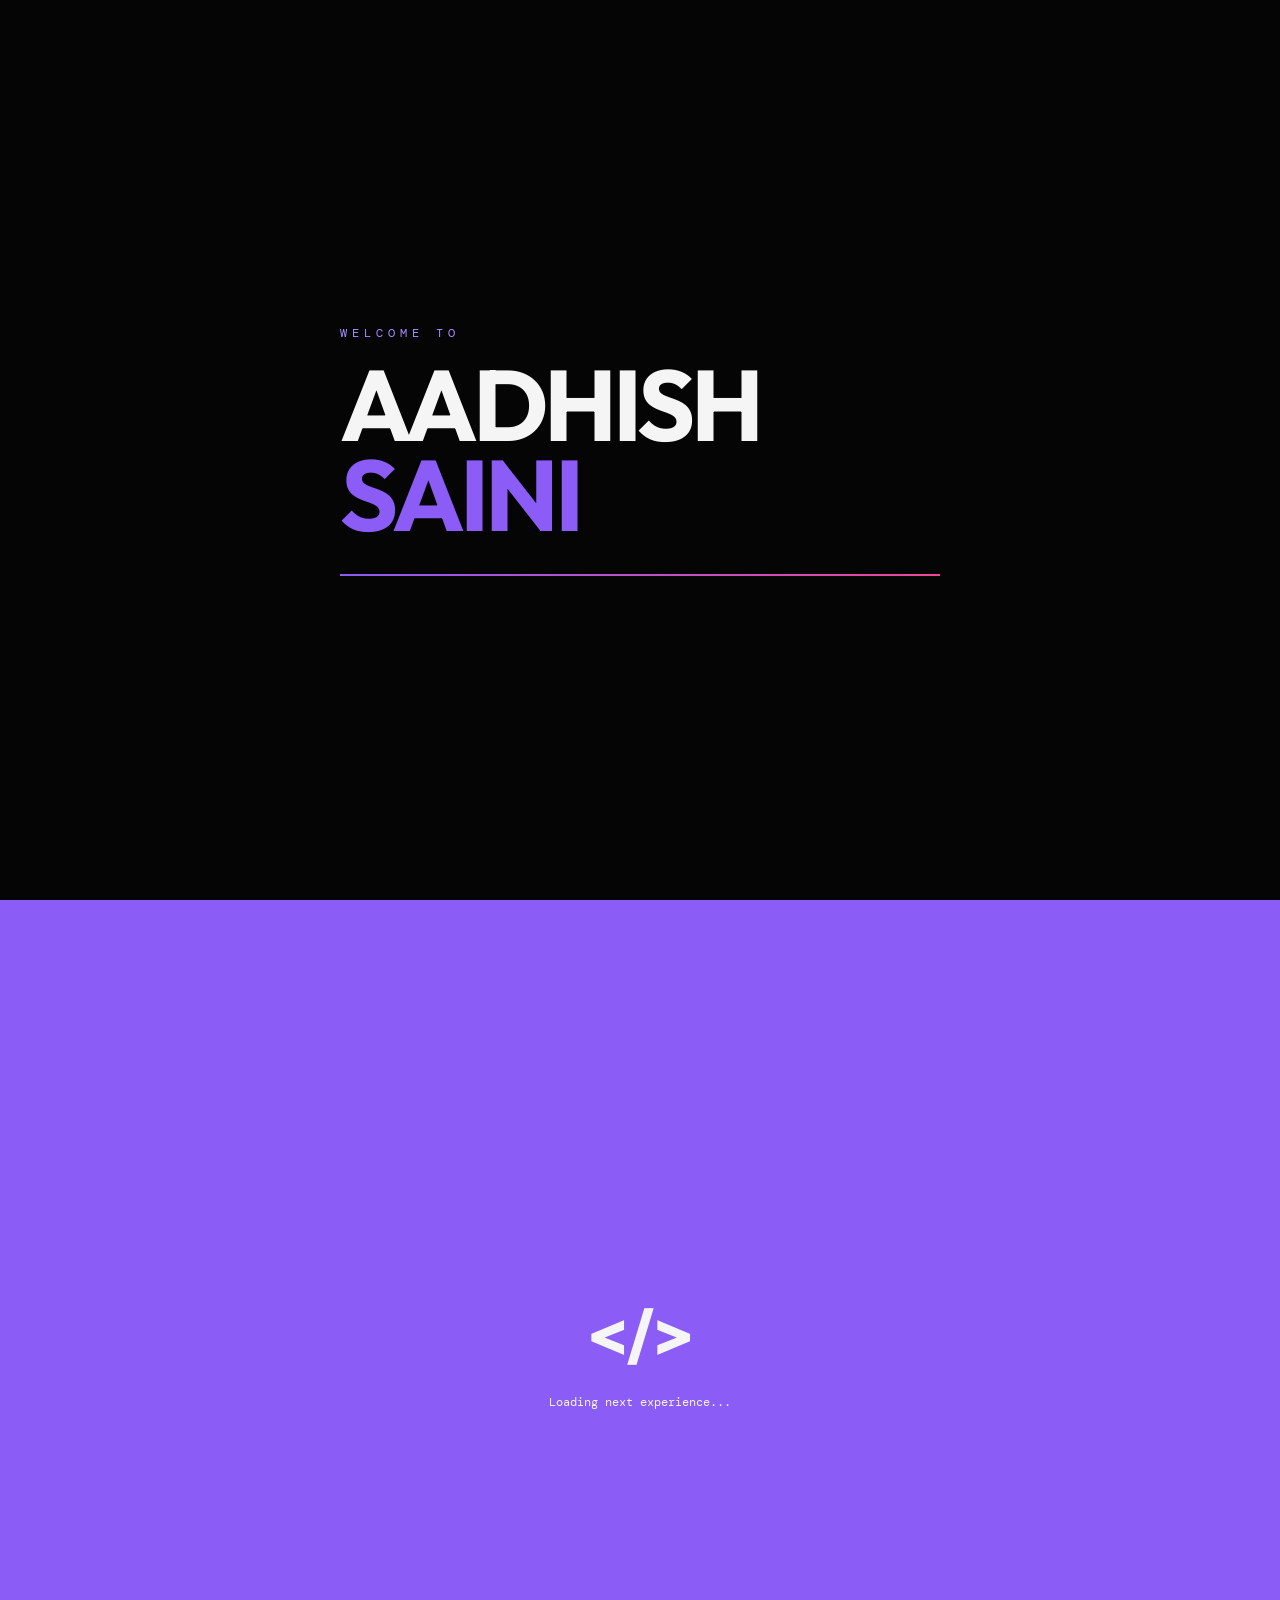
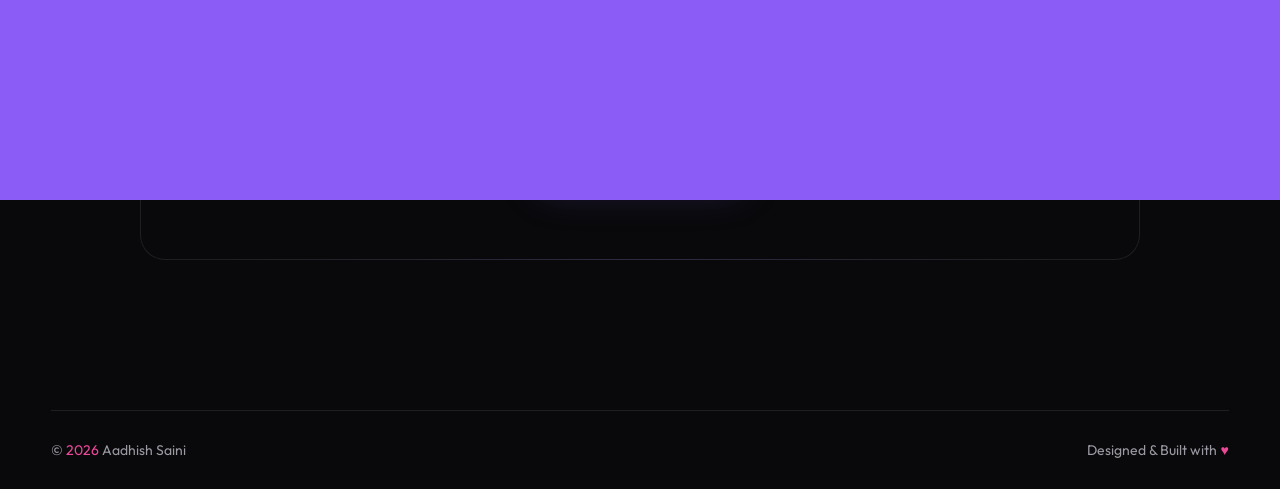
==== index.html @ 97d1505b "Redesign portfolio pages and add animations" ====
<!DOCTYPE html>
<html lang="en">

<head>
    <meta charset="UTF-8">
    <meta name="viewport" content="width=device-width, initial-scale=1.0">

    <title>Aadhish Saini | Portfolio</title>

    <link rel="stylesheet" href="css/index_style.css">

    <link rel="preconnect" href="https://fonts.googleapis.com">

    <link rel="preconnect" href="https://fonts.gstatic.com" crossorigin>

    <link href="https://fonts.googleapis.com/css2?family=DM+Mono:wght@400;500&family=Outfit:wght@300;400;500;600;700;800&display=swap"
        rel="stylesheet">

    <link rel="stylesheet"
        href="<link rel="stylesheet" href="../css/index_style.css">">

</head>

<body>

    <!-- OPENING ANIMATION -->

    <div id="loader">

        <div class="loader-content">

            <p class="loader-small">WELCOME TO</p>

            <h1>
                AADHISH
                <span>SAINI</span>
            </h1>

            <div class="loader-line">
                <div class="loader-progress"></div>
            </div>

        </div>

    </div>


    <!-- BACKGROUND -->

    <div class="background">

        <div class="grid"></div>

        <div class="glow glow-1"></div>
        <div class="glow glow-2"></div>
        <div class="glow glow-3"></div>

    </div>


    <!-- NAVBAR -->

    <header id="header">

        <nav class="navbar">

            <a href="index.html" class="logo">
                <span>&lt;</span>
                AS
                <span>/&gt;</span>
            </a>


            <ul class="nav-links">

                <li>
                    <a href="index.html" class="active">
                        Home
                    </a>
                </li>

                <li>
                    <a href="about.html">
                        About
                    </a>
                </li>

                <li>
                    <a href="skills.html">
                        Skills
                    </a>
                </li>

                <li>
                    <a href="projects.html">
                        Projects
                    </a>
                </li>

                <li>
                    <a href="contact.html">
                        Contact
                    </a>
                </li>

            </ul>


            <a href="../files/Aadhish_resume.pdf"
                class="resume-btn magnetic"
                target="_blank">

                Resume

                <i class="fa-solid fa-arrow-up-right-from-square"></i>

            </a>


            <button class="menu-btn">

                <i class="fa-solid fa-bars"></i>

            </button>

        </nav>

    </header>


    <!-- HERO SECTION -->

    <main>

        <section class="hero">

            <div class="hero-content">

                <div class="availability reveal">

                    <span class="status-dot"></span>

                    Available for opportunities

                </div>


                <p class="intro reveal">

                    HELLO, I'M

                </p>


                <h1 class="hero-title reveal">

                    Aadhish
                    <span>Saini.</span>

                </h1>


                <div class="developer-line reveal">

                    I build as a

                    <span id="typing"></span>

                </div>


                <p class="hero-description reveal">

                    An aspiring developer passionate about building
                    modern websites, practical software, and useful
                    automation tools.

                    I enjoy turning ideas into interactive digital
                    experiences while continuously learning new
                    technologies.

                </p>


                <div class="hero-buttons reveal">

                    <a href="projects.html"
                        class="primary-btn magnetic">

                        View My Work

                        <i class="fa-solid fa-arrow-right"></i>

                    </a>


                    <a href="contact.html"
                        class="secondary-btn magnetic">

                        Let's Talk

                    </a>

                </div>


                <div class="socials reveal">

                    <a href="https://github.com/aadhish-saini"
                        target="_blank"
                        aria-label="GitHub">

                        <i class="fa-brands fa-github"></i>

                    </a>


                    <a href="https://www.linkedin.com/in/aadhish-saini-797036405/"
                        target="_blank"
                        aria-label="LinkedIn">

                        <i class="fa-brands fa-linkedin-in"></i>

                    </a>


                    <a href="https://www.instagram.com/aadhish_saini/"
                        target="_blank"
                        aria-label="Instagram">

                        <i class="fa-brands fa-instagram"></i>

                    </a>

                </div>

            </div>


            <!-- HERO VISUAL -->

            <div class="hero-visual reveal">

                <div class="orbit orbit-1"></div>

                <div class="orbit orbit-2"></div>


                <div class="code-card">

                    <div class="code-header">

                        <span></span>
                        <span></span>
                        <span></span>

                        <p>developer.js</p>

                    </div>


                    <div class="code-body">

                        <p>
                            <span class="purple">const</span>
                            developer =
                            <span class="orange">{</span>
                        </p>

                        <p class="indent">
                            name:
                            <span class="green">"Aadhish"</span>,
                        </p>

                        <p class="indent">
                            passion:
                            <span class="green">"Building"</span>,
                        </p>

                        <p class="indent">
                            learning:
                            <span class="blue">true</span>,
                        </p>

                        <p class="indent">
                            creativity:
                            <span class="blue">∞</span>
                        </p>

                        <p>
                            <span class="orange">}</span>;
                        </p>

                    </div>

                </div>


                <div class="floating-card card-html">

                    <i class="fa-brands fa-html5"></i>

                    HTML

                </div>


                <div class="floating-card card-js">

                    <i class="fa-brands fa-js"></i>

                    JavaScript

                </div>


                <div class="floating-card card-python">

                    <i class="fa-brands fa-python"></i>

                    Python

                </div>

            </div>

        </section>


        <!-- SCROLL INDICATOR -->

        <div class="scroll-indicator">

            <span>SCROLL TO EXPLORE</span>

            <div class="scroll-line"></div>

        </div>


        <!-- QUICK STATS -->

        <section class="stats-section">

            <div class="stat reveal">

                <h2 data-target="3">0</h2>

                <p>Core Technologies</p>

            </div>


            <div class="stat reveal">

                <h2 data-target="5">0</h2>

                <p>Portfolio Sections</p>

            </div>


            <div class="stat reveal">

                <h2 data-target="100">0</h2>

                <p>Percent Curiosity</p>

            </div>

        </section>


        <!-- CTA -->

        <section class="cta-section reveal">

            <p>HAVE AN IDEA?</p>

            <h2>
                Let's build something
                <span>awesome.</span>
            </h2>

            <a href="contact.html"
                class="primary-btn magnetic">

                Start a Conversation

                <i class="fa-solid fa-arrow-right"></i>

            </a>

        </section>

    </main>


    <!-- FOOTER -->

    <footer>

        <div>

            © <span id="year"></span>
            Aadhish Saini

        </div>

        <p>
            Designed & Built with
            <span>♥</span>
        </p>

    </footer>


    <!-- CLOSING TRANSITION -->

    <div id="page-transition">

        <div class="transition-content">

            <span>&lt;/&gt;</span>

            <p>Loading next experience...</p>

        </div>

    </div>


    <script src="js/script.js"></script>

</body>

</html>
---- css/index_style.css ----
:root {
    --bg: #09090b;
    --bg-soft: #111113;
    --text: #f5f5f5;
    --muted: #9a9aa3;
    --accent: #8b5cf6;
    --accent-light: #a78bfa;
    --border: rgba(255, 255, 255, 0.09);
}

* {
    margin: 0;
    padding: 0;
    box-sizing: border-box;
}

html {
    scroll-behavior: smooth;
}

body {
    background: var(--bg);
    color: var(--text);
    font-family: "Outfit", sans-serif;
    overflow-x: hidden;
}


/* =========================
   OPENING LOADER
========================= */

#loader {
    position: fixed;
    inset: 0;
    background: #050505;
    z-index: 9999;

    display: flex;
    align-items: center;
    justify-content: center;

    transition:
        transform 1s cubic-bezier(.77, 0, .18, 1),
        opacity .6s ease;
}

#loader.loaded {
    transform: translateY(-100%);
    pointer-events: none;
}

.loader-content {
    width: min(600px, 80vw);
}

.loader-small {
    color: var(--accent-light);
    letter-spacing: 5px;
    font-family: "DM Mono", monospace;
    font-size: 12px;
    margin-bottom: 18px;
}

.loader-content h1 {
    font-size: clamp(45px, 9vw, 100px);
    line-height: .9;
    letter-spacing: -4px;
}

.loader-content h1 span {
    color: var(--accent);
}

.loader-line {
    height: 2px;
    width: 100%;
    background: #222;
    margin-top: 35px;
    overflow: hidden;
}

.loader-progress {
    height: 100%;
    width: 0%;
    background: linear-gradient(
        90deg,
        var(--accent),
        #ec4899
    );

    animation: loading 1.8s ease forwards;
}

@keyframes loading {
    to {
        width: 100%;
    }
}


/* =========================
   BACKGROUND
========================= */

.background {
    position: fixed;
    inset: 0;
    z-index: -2;
    overflow: hidden;
}

.grid {
    position: absolute;
    inset: 0;

    background-image:
        linear-gradient(
            rgba(255,255,255,.025) 1px,
            transparent 1px
        ),
        linear-gradient(
            90deg,
            rgba(255,255,255,.025) 1px,
            transparent 1px
        );

    background-size: 50px 50px;

    mask-image:
        radial-gradient(
            ellipse at center,
            black,
            transparent 75%
        );
}

.glow {
    position: absolute;
    width: 500px;
    height: 500px;

    border-radius: 50%;
    filter: blur(120px);

    opacity: .14;

    animation: floatGlow 10s ease-in-out infinite alternate;
}

.glow-1 {
    background: #7c3aed;
    top: -100px;
    left: -100px;
}

.glow-2 {
    background: #2563eb;
    right: -150px;
    top: 30%;
    animation-delay: -4s;
}

.glow-3 {
    background: #db2777;
    left: 30%;
    bottom: -250px;
    animation-delay: -7s;
}

@keyframes floatGlow {

    to {
        transform:
            translate(100px, 80px)
            scale(1.2);
    }
}


/* =========================
   NAVBAR
========================= */

header {
    position: fixed;
    top: 0;
    width: 100%;
    z-index: 100;
    transition: .4s ease;
}

header.scrolled {
    background: rgba(9, 9, 11, .72);
    backdrop-filter: blur(20px);
    border-bottom: 1px solid var(--border);
}

.navbar {
    width: min(1200px, 92%);
    height: 80px;

    margin: auto;

    display: flex;
    align-items: center;
    justify-content: space-between;
}

.logo {
    text-decoration: none;
    color: white;

    font-size: 22px;
    font-weight: 800;
}

.logo span {
    color: var(--accent-light);
}

.nav-links {
    display: flex;
    gap: 35px;

    list-style: none;
}

.nav-links a {
    color: var(--muted);
    text-decoration: none;

    font-size: 15px;

    transition: .3s ease;
}

.nav-links a:hover,
.nav-links a.active {
    color: white;
}

.resume-btn {
    border: 1px solid var(--border);

    padding: 11px 18px;
    border-radius: 10px;

    text-decoration: none;
    color: white;

    font-size: 14px;

    transition: .3s;
}

.resume-btn:hover {
    border-color: var(--accent);
    background: rgba(139, 92, 246, .12);
}

.menu-btn {
    display: none;

    background: transparent;
    border: none;

    color: white;
    font-size: 20px;
}


/* =========================
   HERO
========================= */

.hero {
    width: min(1200px, 92%);
    min-height: 100vh;

    margin: auto;

    display: grid;
    grid-template-columns: 1.1fr .9fr;

    align-items: center;

    gap: 60px;

    padding-top: 80px;
}

.availability {
    display: inline-flex;
    align-items: center;
    gap: 9px;

    padding: 8px 13px;

    border: 1px solid var(--border);
    border-radius: 50px;

    font-family: "DM Mono", monospace;
    font-size: 11px;

    color: var(--muted);
}

.status-dot {
    width: 8px;
    height: 8px;

    border-radius: 50%;
    background: #22c55e;

    box-shadow: 0 0 12px #22c55e;

    animation: pulse 1.5s infinite;
}

@keyframes pulse {

    50% {
        transform: scale(.65);
        opacity: .5;
    }
}

.intro {
    margin-top: 30px;

    color: var(--accent-light);

    font-family: "DM Mono", monospace;
    font-size: 13px;

    letter-spacing: 3px;
}

.hero-title {
    font-size: clamp(65px, 9vw, 125px);

    line-height: .88;
    letter-spacing: -6px;

    margin-top: 15px;
}

.hero-title span {
    color: transparent;

    -webkit-text-stroke: 1px var(--accent-light);
}

.developer-line {
    margin-top: 28px;

    font-size: clamp(18px, 2vw, 25px);
    color: var(--muted);
}

#typing {
    color: white;
    border-right: 2px solid var(--accent);

    padding-right: 5px;
}

.hero-description {
    max-width: 600px;

    margin-top: 25px;

    color: var(--muted);

    font-size: 17px;
    line-height: 1.8;
}

.hero-buttons {
    display: flex;
    gap: 15px;

    margin-top: 35px;
}

.primary-btn,
.secondary-btn {
    display: inline-flex;
    align-items: center;
    gap: 10px;

    padding: 14px 22px;

    border-radius: 10px;

    text-decoration: none;

    transition:
        transform .2s ease,
        box-shadow .3s ease;
}

.primary-btn {
    background: var(--accent);
    color: white;

    box-shadow:
        0 10px 40px rgba(139, 92, 246, .25);
}

.primary-btn:hover {
    box-shadow:
        0 15px 50px rgba(139, 92, 246, .45);
}

.secondary-btn {
    color: white;

    border: 1px solid var(--border);
}

.secondary-btn:hover {
    background: rgba(255,255,255,.05);
}

.socials {
    display: flex;
    gap: 18px;

    margin-top: 45px;
}

.socials a {
    width: 42px;
    height: 42px;

    display: grid;
    place-items: center;

    border: 1px solid var(--border);
    border-radius: 50%;

    color: var(--muted);

    text-decoration: none;

    transition: .3s;
}

.socials a:hover {
    color: white;

    transform: translateY(-5px);

    border-color: var(--accent);
}


/* =========================
   CODE CARD
========================= */

.hero-visual {
    position: relative;

    min-height: 500px;

    display: flex;
    align-items: center;
    justify-content: center;
}

.code-card {
    width: min(100%, 440px);

    background:
        linear-gradient(
            145deg,
            rgba(255,255,255,.09),
            rgba(255,255,255,.02)
        );

    border: 1px solid var(--border);

    border-radius: 20px;

    overflow: hidden;

    backdrop-filter: blur(20px);

    box-shadow:
        0 30px 80px rgba(0,0,0,.5);

    animation: cardFloat 6s ease-in-out infinite;
}

@keyframes cardFloat {

    50% {
        transform: translateY(-15px);
    }
}

.code-header {
    height: 55px;

    border-bottom: 1px solid var(--border);

    display: flex;
    align-items: center;

    padding: 0 18px;
}

.code-header span {
    width: 10px;
    height: 10px;

    background: #ff5f57;

    border-radius: 50%;

    margin-right: 7px;
}

.code-header span:nth-child(2) {
    background: #febc2e;
}

.code-header span:nth-child(3) {
    background: #28c840;
}

.code-header p {
    margin-left: 10px;

    font-family: "DM Mono", monospace;
    font-size: 12px;

    color: var(--muted);
}

.code-body {
    padding: 35px;

    font-family: "DM Mono", monospace;

    color: #e4e4e7;

    font-size: 15px;

    line-height: 2;
}

.indent {
    padding-left: 25px;
}

.purple {
    color: #c084fc;
}

.orange {
    color: #fb923c;
}

.green {
    color: #86efac;
}

.blue {
    color: #60a5fa;
}


/* FLOATING TECHNOLOGIES */

.floating-card {
    position: absolute;

    display: flex;
    align-items: center;
    gap: 8px;

    padding: 12px 16px;

    background: rgba(20,20,25,.8);

    border: 1px solid var(--border);

    border-radius: 12px;

    backdrop-filter: blur(15px);

    font-size: 13px;

    animation: floating 4s ease-in-out infinite;
}

.floating-card i {
    font-size: 20px;
}

.card-html {
    top: 5%;
    left: -5%;
}

.card-js {
    bottom: 10%;
    right: -5%;

    animation-delay: -2s;
}

.card-python {
    bottom: 0;
    left: 5%;

    animation-delay: -1s;
}

@keyframes floating {

    50% {
        transform: translateY(-12px);
    }
}


/* =========================
   SCROLL INDICATOR
========================= */

.scroll-indicator {
    position: absolute;

    left: 50%;
    bottom: 25px;

    transform: translateX(-50%);

    display: flex;
    flex-direction: column;

    align-items: center;

    gap: 8px;
}

.scroll-indicator span {
    font-family: "DM Mono", monospace;

    font-size: 9px;

    letter-spacing: 2px;

    color: var(--muted);
}

.scroll-line {
    height: 40px;
    width: 1px;

    background:
        linear-gradient(
            var(--accent),
            transparent
        );

    animation: scrollLine 1.5s infinite;
}

@keyframes scrollLine {

    0% {
        transform: scaleY(0);
        transform-origin: top;
    }

    50% {
        transform: scaleY(1);
        transform-origin: top;
    }

    51% {
        transform-origin: bottom;
    }

    100% {
        transform: scaleY(0);
        transform-origin: bottom;
    }
}


/* =========================
   STATS
========================= */

.stats-section {
    width: min(1000px, 90%);

    margin: 120px auto;

    display: grid;
    grid-template-columns: repeat(3, 1fr);

    border-top: 1px solid var(--border);
    border-bottom: 1px solid var(--border);
}

.stat {
    padding: 50px 30px;

    text-align: center;
}

.stat:not(:last-child) {
    border-right: 1px solid var(--border);
}

.stat h2 {
    font-size: 55px;
    color: white;
}

.stat p {
    margin-top: 8px;
    color: var(--muted);
}


/* =========================
   CTA
========================= */

.cta-section {
    width: min(1000px, 90%);

    margin: 150px auto;

    padding: 80px 30px;

    text-align: center;

    border: 1px solid var(--border);
    border-radius: 25px;

    background:
        radial-gradient(
            circle at top,
            rgba(139,92,246,.15),
            transparent 60%
        );
}

.cta-section p {
    color: var(--accent-light);

    font-family: "DM Mono", monospace;

    font-size: 12px;

    letter-spacing: 3px;
}

.cta-section h2 {
    font-size: clamp(40px, 6vw, 75px);

    margin: 20px auto 35px;

    max-width: 800px;

    letter-spacing: -3px;
}

.cta-section h2 span {
    color: var(--accent-light);
}


/* =========================
   FOOTER
========================= */

footer {
    width: min(1200px, 92%);

    margin: auto;

    padding: 30px 0;

    border-top: 1px solid var(--border);

    display: flex;
    justify-content: space-between;

    color: var(--muted);

    font-size: 14px;
}

footer span {
    color: #ec4899;
}


/* =========================
   SCROLL REVEAL
========================= */

.reveal {
    opacity: 0;

    transform: translateY(35px);

    transition:
        opacity .8s ease,
        transform .8s ease;
}

.reveal.show {
    opacity: 1;

    transform: translateY(0);
}


/* =========================
   PAGE TRANSITION
========================= */

#page-transition {
    position: fixed;

    inset: 0;

    z-index: 9998;

    background: var(--accent);

    transform: translateY(100%);

    transition:
        transform .8s cubic-bezier(.77, 0, .18, 1);

    display: grid;
    place-items: center;
}

#page-transition.active {
    transform: translateY(0);
}

.transition-content {
    text-align: center;
}

.transition-content span {
    font-size: 70px;
    font-weight: bold;
}

.transition-content p {
    margin-top: 15px;

    font-family: "DM Mono", monospace;

    font-size: 12px;
}


/* =========================
   MOBILE
========================= */

@media (max-width: 850px) {

    .hero {
        grid-template-columns: 1fr;

        padding-top: 140px;

        text-align: center;
    }

    .hero-content {
        display: flex;
        flex-direction: column;
        align-items: center;
    }

    .hero-visual {
        min-height: 400px;
    }

    .nav-links,
    .resume-btn {
        display: none;
    }

    .menu-btn {
        display: block;
    }

    .stats-section {
        grid-template-columns: 1fr;
    }

    .stat:not(:last-child) {
        border-right: none;

        border-bottom: 1px solid var(--border);
    }

    footer {
        flex-direction: column;

        gap: 10px;

        text-align: center;
    }

    .scroll-indicator {
        display: none;
    }
}

@media (max-width: 500px) {

    .hero-title {
        letter-spacing: -3px;
    }

    .hero-buttons {
        flex-direction: column;

        width: 100%;
    }

    .hero-buttons a {
        justify-content: center;
    }

    .hero-visual {
        transform: scale(.85);
    }

    .card-html {
        left: -10px;
    }

    .card-js {
        right: -10px;
    }
}
---- css/index_style.css ----
:root {
    --bg: #09090b;
    --bg-soft: #111113;
    --text: #f5f5f5;
    --muted: #9a9aa3;
    --accent: #8b5cf6;
    --accent-light: #a78bfa;
    --border: rgba(255, 255, 255, 0.09);
}

* {
    margin: 0;
    padding: 0;
    box-sizing: border-box;
}

html {
    scroll-behavior: smooth;
}

body {
    background: var(--bg);
    color: var(--text);
    font-family: "Outfit", sans-serif;
    overflow-x: hidden;
}


/* =========================
   OPENING LOADER
========================= */

#loader {
    position: fixed;
    inset: 0;
    background: #050505;
    z-index: 9999;

    display: flex;
    align-items: center;
    justify-content: center;

    transition:
        transform 1s cubic-bezier(.77, 0, .18, 1),
        opacity .6s ease;
}

#loader.loaded {
    transform: translateY(-100%);
    pointer-events: none;
}

.loader-content {
    width: min(600px, 80vw);
}

.loader-small {
    color: var(--accent-light);
    letter-spacing: 5px;
    font-family: "DM Mono", monospace;
    font-size: 12px;
    margin-bottom: 18px;
}

.loader-content h1 {
    font-size: clamp(45px, 9vw, 100px);
    line-height: .9;
    letter-spacing: -4px;
}

.loader-content h1 span {
    color: var(--accent);
}

.loader-line {
    height: 2px;
    width: 100%;
    background: #222;
    margin-top: 35px;
    overflow: hidden;
}

.loader-progress {
    height: 100%;
    width: 0%;
    background: linear-gradient(
        90deg,
        var(--accent),
        #ec4899
    );

    animation: loading 1.8s ease forwards;
}

@keyframes loading {
    to {
        width: 100%;
    }
}


/* =========================
   BACKGROUND
========================= */

.background {
    position: fixed;
    inset: 0;
    z-index: -2;
    overflow: hidden;
}

.grid {
    position: absolute;
    inset: 0;

    background-image:
        linear-gradient(
            rgba(255,255,255,.025) 1px,
            transparent 1px
        ),
        linear-gradient(
            90deg,
            rgba(255,255,255,.025) 1px,
            transparent 1px
        );

    background-size: 50px 50px;

    mask-image:
        radial-gradient(
            ellipse at center,
            black,
            transparent 75%
        );
}

.glow {
    position: absolute;
    width: 500px;
    height: 500px;

    border-radius: 50%;
    filter: blur(120px);

    opacity: .14;

    animation: floatGlow 10s ease-in-out infinite alternate;
}

.glow-1 {
    background: #7c3aed;
    top: -100px;
    left: -100px;
}

.glow-2 {
    background: #2563eb;
    right: -150px;
    top: 30%;
    animation-delay: -4s;
}

.glow-3 {
    background: #db2777;
    left: 30%;
    bottom: -250px;
    animation-delay: -7s;
}

@keyframes floatGlow {

    to {
        transform:
            translate(100px, 80px)
            scale(1.2);
    }
}


/* =========================
   NAVBAR
========================= */

header {
    position: fixed;
    top: 0;
    width: 100%;
    z-index: 100;
    transition: .4s ease;
}

header.scrolled {
    background: rgba(9, 9, 11, .72);
    backdrop-filter: blur(20px);
    border-bottom: 1px solid var(--border);
}

.navbar {
    width: min(1200px, 92%);
    height: 80px;

    margin: auto;

    display: flex;
    align-items: center;
    justify-content: space-between;
}

.logo {
    text-decoration: none;
    color: white;

    font-size: 22px;
    font-weight: 800;
}

.logo span {
    color: var(--accent-light);
}

.nav-links {
    display: flex;
    gap: 35px;

    list-style: none;
}

.nav-links a {
    color: var(--muted);
    text-decoration: none;

    font-size: 15px;

    transition: .3s ease;
}

.nav-links a:hover,
.nav-links a.active {
    color: white;
}

.resume-btn {
    border: 1px solid var(--border);

    padding: 11px 18px;
    border-radius: 10px;

    text-decoration: none;
    color: white;

    font-size: 14px;

    transition: .3s;
}

.resume-btn:hover {
    border-color: var(--accent);
    background: rgba(139, 92, 246, .12);
}

.menu-btn {
    display: none;

    background: transparent;
    border: none;

    color: white;
    font-size: 20px;
}


/* =========================
   HERO
========================= */

.hero {
    width: min(1200px, 92%);
    min-height: 100vh;

    margin: auto;

    display: grid;
    grid-template-columns: 1.1fr .9fr;

    align-items: center;

    gap: 60px;

    padding-top: 80px;
}

.availability {
    display: inline-flex;
    align-items: center;
    gap: 9px;

    padding: 8px 13px;

    border: 1px solid var(--border);
    border-radius: 50px;

    font-family: "DM Mono", monospace;
    font-size: 11px;

    color: var(--muted);
}

.status-dot {
    width: 8px;
    height: 8px;

    border-radius: 50%;
    background: #22c55e;

    box-shadow: 0 0 12px #22c55e;

    animation: pulse 1.5s infinite;
}

@keyframes pulse {

    50% {
        transform: scale(.65);
        opacity: .5;
    }
}

.intro {
    margin-top: 30px;

    color: var(--accent-light);

    font-family: "DM Mono", monospace;
    font-size: 13px;

    letter-spacing: 3px;
}

.hero-title {
    font-size: clamp(65px, 9vw, 125px);

    line-height: .88;
    letter-spacing: -6px;

    margin-top: 15px;
}

.hero-title span {
    color: transparent;

    -webkit-text-stroke: 1px var(--accent-light);
}

.developer-line {
    margin-top: 28px;

    font-size: clamp(18px, 2vw, 25px);
    color: var(--muted);
}

#typing {
    color: white;
    border-right: 2px solid var(--accent);

    padding-right: 5px;
}

.hero-description {
    max-width: 600px;

    margin-top: 25px;

    color: var(--muted);

    font-size: 17px;
    line-height: 1.8;
}

.hero-buttons {
    display: flex;
    gap: 15px;

    margin-top: 35px;
}

.primary-btn,
.secondary-btn {
    display: inline-flex;
    align-items: center;
    gap: 10px;

    padding: 14px 22px;

    border-radius: 10px;

    text-decoration: none;

    transition:
        transform .2s ease,
        box-shadow .3s ease;
}

.primary-btn {
    background: var(--accent);
    color: white;

    box-shadow:
        0 10px 40px rgba(139, 92, 246, .25);
}

.primary-btn:hover {
    box-shadow:
        0 15px 50px rgba(139, 92, 246, .45);
}

.secondary-btn {
    color: white;

    border: 1px solid var(--border);
}

.secondary-btn:hover {
    background: rgba(255,255,255,.05);
}

.socials {
    display: flex;
    gap: 18px;

    margin-top: 45px;
}

.socials a {
    width: 42px;
    height: 42px;

    display: grid;
    place-items: center;

    border: 1px solid var(--border);
    border-radius: 50%;

    color: var(--muted);

    text-decoration: none;

    transition: .3s;
}

.socials a:hover {
    color: white;

    transform: translateY(-5px);

    border-color: var(--accent);
}


/* =========================
   CODE CARD
========================= */

.hero-visual {
    position: relative;

    min-height: 500px;

    display: flex;
    align-items: center;
    justify-content: center;
}

.code-card {
    width: min(100%, 440px);

    background:
        linear-gradient(
            145deg,
            rgba(255,255,255,.09),
            rgba(255,255,255,.02)
        );

    border: 1px solid var(--border);

    border-radius: 20px;

    overflow: hidden;

    backdrop-filter: blur(20px);

    box-shadow:
        0 30px 80px rgba(0,0,0,.5);

    animation: cardFloat 6s ease-in-out infinite;
}

@keyframes cardFloat {

    50% {
        transform: translateY(-15px);
    }
}

.code-header {
    height: 55px;

    border-bottom: 1px solid var(--border);

    display: flex;
    align-items: center;

    padding: 0 18px;
}

.code-header span {
    width: 10px;
    height: 10px;

    background: #ff5f57;

    border-radius: 50%;

    margin-right: 7px;
}

.code-header span:nth-child(2) {
    background: #febc2e;
}

.code-header span:nth-child(3) {
    background: #28c840;
}

.code-header p {
    margin-left: 10px;

    font-family: "DM Mono", monospace;
    font-size: 12px;

    color: var(--muted);
}

.code-body {
    padding: 35px;

    font-family: "DM Mono", monospace;

    color: #e4e4e7;

    font-size: 15px;

    line-height: 2;
}

.indent {
    padding-left: 25px;
}

.purple {
    color: #c084fc;
}

.orange {
    color: #fb923c;
}

.green {
    color: #86efac;
}

.blue {
    color: #60a5fa;
}


/* FLOATING TECHNOLOGIES */

.floating-card {
    position: absolute;

    display: flex;
    align-items: center;
    gap: 8px;

    padding: 12px 16px;

    background: rgba(20,20,25,.8);

    border: 1px solid var(--border);

    border-radius: 12px;

    backdrop-filter: blur(15px);

    font-size: 13px;

    animation: floating 4s ease-in-out infinite;
}

.floating-card i {
    font-size: 20px;
}

.card-html {
    top: 5%;
    left: -5%;
}

.card-js {
    bottom: 10%;
    right: -5%;

    animation-delay: -2s;
}

.card-python {
    bottom: 0;
    left: 5%;

    animation-delay: -1s;
}

@keyframes floating {

    50% {
        transform: translateY(-12px);
    }
}


/* =========================
   SCROLL INDICATOR
========================= */

.scroll-indicator {
    position: absolute;

    left: 50%;
    bottom: 25px;

    transform: translateX(-50%);

    display: flex;
    flex-direction: column;

    align-items: center;

    gap: 8px;
}

.scroll-indicator span {
    font-family: "DM Mono", monospace;

    font-size: 9px;

    letter-spacing: 2px;

    color: var(--muted);
}

.scroll-line {
    height: 40px;
    width: 1px;

    background:
        linear-gradient(
            var(--accent),
            transparent
        );

    animation: scrollLine 1.5s infinite;
}

@keyframes scrollLine {

    0% {
        transform: scaleY(0);
        transform-origin: top;
    }

    50% {
        transform: scaleY(1);
        transform-origin: top;
    }

    51% {
        transform-origin: bottom;
    }

    100% {
        transform: scaleY(0);
        transform-origin: bottom;
    }
}


/* =========================
   STATS
========================= */

.stats-section {
    width: min(1000px, 90%);

    margin: 120px auto;

    display: grid;
    grid-template-columns: repeat(3, 1fr);

    border-top: 1px solid var(--border);
    border-bottom: 1px solid var(--border);
}

.stat {
    padding: 50px 30px;

    text-align: center;
}

.stat:not(:last-child) {
    border-right: 1px solid var(--border);
}

.stat h2 {
    font-size: 55px;
    color: white;
}

.stat p {
    margin-top: 8px;
    color: var(--muted);
}


/* =========================
   CTA
========================= */

.cta-section {
    width: min(1000px, 90%);

    margin: 150px auto;

    padding: 80px 30px;

    text-align: center;

    border: 1px solid var(--border);
    border-radius: 25px;

    background:
        radial-gradient(
            circle at top,
            rgba(139,92,246,.15),
            transparent 60%
        );
}

.cta-section p {
    color: var(--accent-light);

    font-family: "DM Mono", monospace;

    font-size: 12px;

    letter-spacing: 3px;
}

.cta-section h2 {
    font-size: clamp(40px, 6vw, 75px);

    margin: 20px auto 35px;

    max-width: 800px;

    letter-spacing: -3px;
}

.cta-section h2 span {
    color: var(--accent-light);
}


/* =========================
   FOOTER
========================= */

footer {
    width: min(1200px, 92%);

    margin: auto;

    padding: 30px 0;

    border-top: 1px solid var(--border);

    display: flex;
    justify-content: space-between;

    color: var(--muted);

    font-size: 14px;
}

footer span {
    color: #ec4899;
}


/* =========================
   SCROLL REVEAL
========================= */

.reveal {
    opacity: 0;

    transform: translateY(35px);

    transition:
        opacity .8s ease,
        transform .8s ease;
}

.reveal.show {
    opacity: 1;

    transform: translateY(0);
}


/* =========================
   PAGE TRANSITION
========================= */

#page-transition {
    position: fixed;

    inset: 0;

    z-index: 9998;

    background: var(--accent);

    transform: translateY(100%);

    transition:
        transform .8s cubic-bezier(.77, 0, .18, 1);

    display: grid;
    place-items: center;
}

#page-transition.active {
    transform: translateY(0);
}

.transition-content {
    text-align: center;
}

.transition-content span {
    font-size: 70px;
    font-weight: bold;
}

.transition-content p {
    margin-top: 15px;

    font-family: "DM Mono", monospace;

    font-size: 12px;
}


/* =========================
   MOBILE
========================= */

@media (max-width: 850px) {

    .hero {
        grid-template-columns: 1fr;

        padding-top: 140px;

        text-align: center;
    }

    .hero-content {
        display: flex;
        flex-direction: column;
        align-items: center;
    }

    .hero-visual {
        min-height: 400px;
    }

    .nav-links,
    .resume-btn {
        display: none;
    }

    .menu-btn {
        display: block;
    }

    .stats-section {
        grid-template-columns: 1fr;
    }

    .stat:not(:last-child) {
        border-right: none;

        border-bottom: 1px solid var(--border);
    }

    footer {
        flex-direction: column;

        gap: 10px;

        text-align: center;
    }

    .scroll-indicator {
        display: none;
    }
}

@media (max-width: 500px) {

    .hero-title {
        letter-spacing: -3px;
    }

    .hero-buttons {
        flex-direction: column;

        width: 100%;
    }

    .hero-buttons a {
        justify-content: center;
    }

    .hero-visual {
        transform: scale(.85);
    }

    .card-html {
        left: -10px;
    }

    .card-js {
        right: -10px;
    }
}
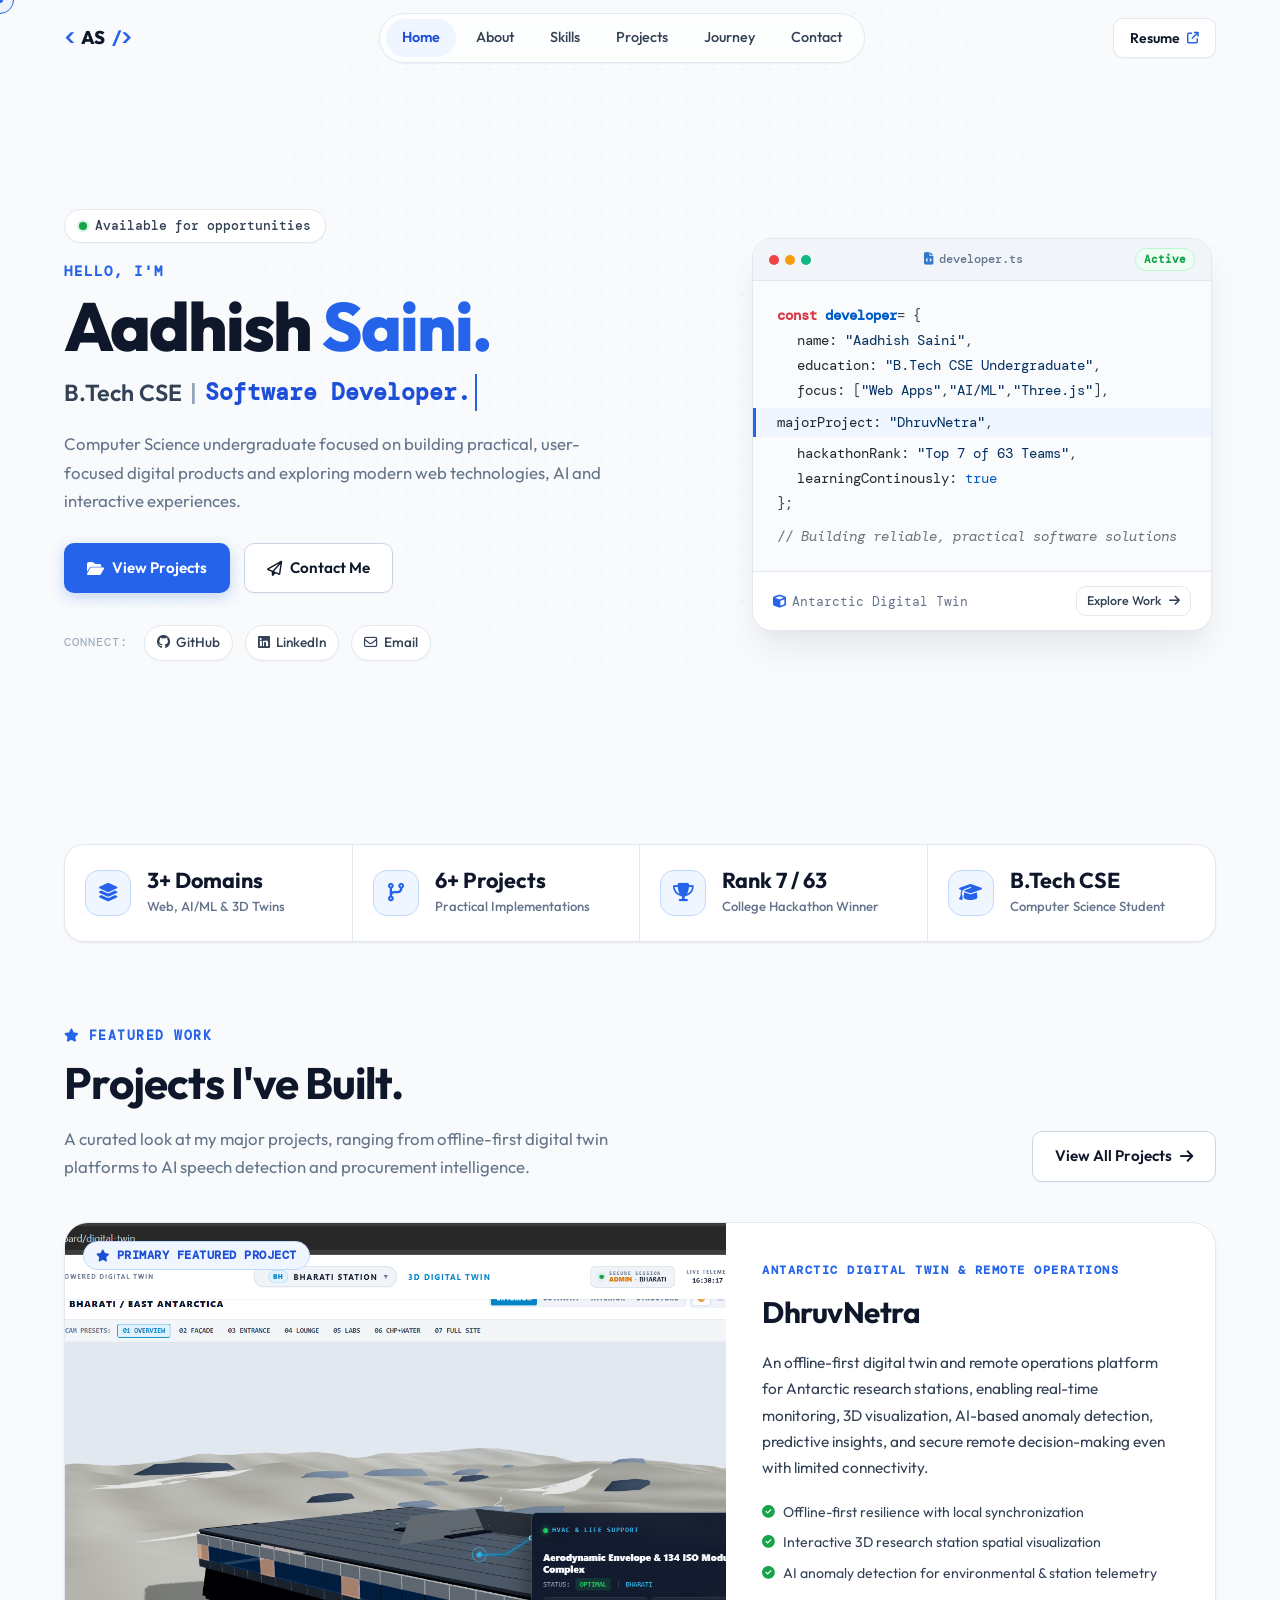
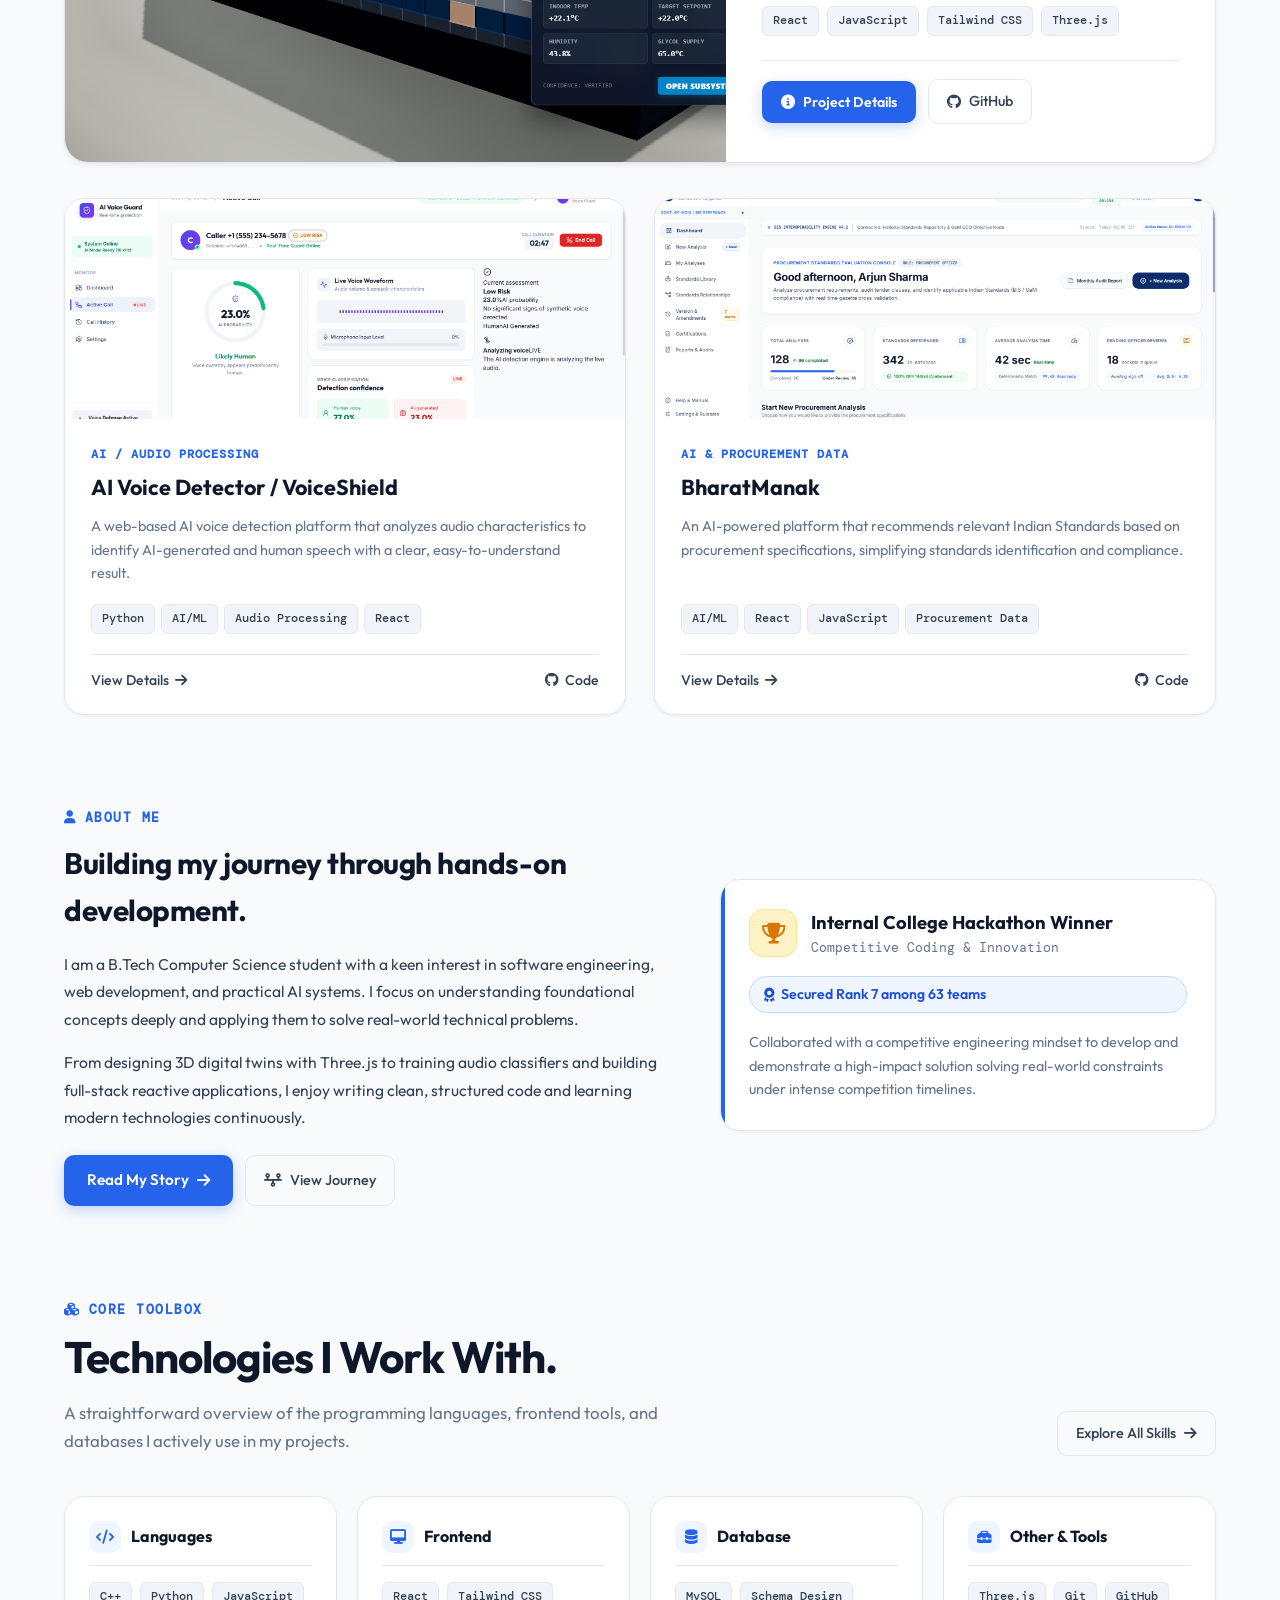
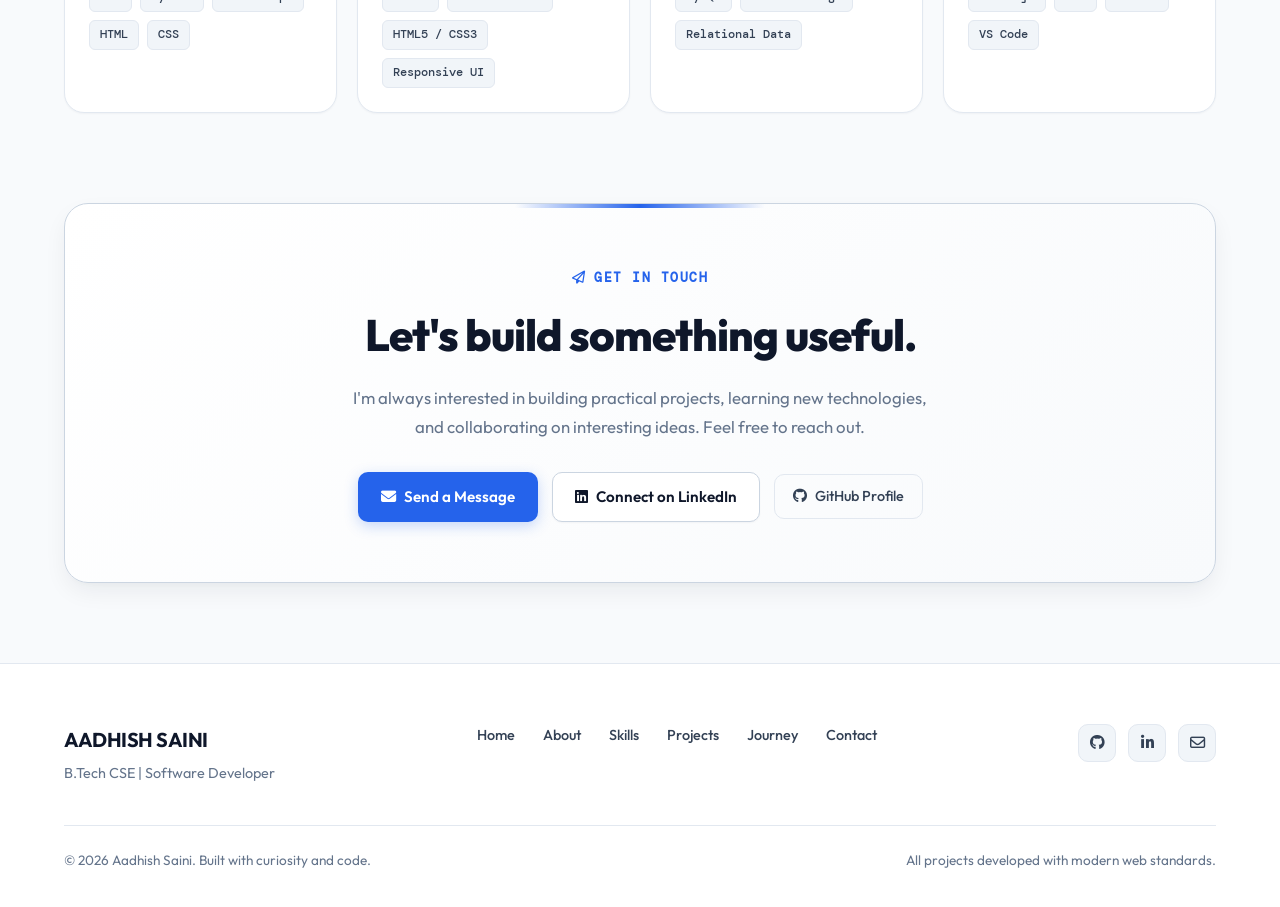
==== commit ece88cac: "Update portfolio projects and UI" ====
--- a/index.html
+++ b/index.html
@@ -4,434 +4,573 @@
 <head>
     <meta charset="UTF-8">
     <meta name="viewport" content="width=device-width, initial-scale=1.0">
-
-    <title>Aadhish Saini | Portfolio</title>
-
+    <meta name="description" content="Aadhish Saini - B.Tech CSE & Software Developer. Building practical web applications, 3D digital twins, and AI solutions.">
+    <meta name="keywords" content="Aadhish Saini, Software Developer, Web Development, React, Three.js, Python, AI/ML, DhruvNetra">
+    <meta name="author" content="Aadhish Saini">
+
+    <title>Aadhish Saini | Software Developer</title>
+
+    <!-- Google Fonts -->
+    <link rel="preconnect" href="https://fonts.googleapis.com">
+    <link rel="preconnect" href="https://fonts.gstatic.com" crossorigin>
+    <link href="https://fonts.googleapis.com/css2?family=DM+Mono:ital,wght@0,400;0,500;1,400&family=Outfit:wght@300;400;500;600;700;800&display=swap" rel="stylesheet">
+
+    <!-- Font Awesome Icons -->
+    <link rel="stylesheet" href="https://cdnjs.cloudflare.com/ajax/libs/font-awesome/6.7.2/css/all.min.css">
+
+    <!-- Base & Index CSS -->
+    <link rel="stylesheet" href="css/base.css">
     <link rel="stylesheet" href="css/index_style.css">
-
-    <link rel="preconnect" href="https://fonts.googleapis.com">
-
-    <link rel="preconnect" href="https://fonts.gstatic.com" crossorigin>
-
-    <link href="https://fonts.googleapis.com/css2?family=DM+Mono:wght@400;500&family=Outfit:wght@300;400;500;600;700;800&display=swap"
-        rel="stylesheet">
-
-    <link rel="stylesheet"
-        href="<link rel="stylesheet" href="../css/index_style.css">">
-
 </head>
 
 <body>
 
-    <!-- OPENING ANIMATION -->
-
-    <div id="loader">
-
-        <div class="loader-content">
-
-            <p class="loader-small">WELCOME TO</p>
-
-            <h1>
-                AADHISH
-                <span>SAINI</span>
-            </h1>
-
-            <div class="loader-line">
-                <div class="loader-progress"></div>
-            </div>
-
+    <!-- Subtle Background Pattern -->
+    <div class="bg-grid-pattern" aria-hidden="true"></div>
+
+    <!-- Custom Cursor -->
+    <div class="cursor-dot" aria-hidden="true"></div>
+    <div class="cursor-ring" aria-hidden="true"></div>
+
+    <!-- HEADER / NAVBAR -->
+    <header id="header">
+        <nav class="navbar" aria-label="Main Navigation">
+            <a href="index.html" class="logo" aria-label="Aadhish Saini Home">
+                <span class="logo-tag">&lt;</span>
+                <span class="logo-text">AS</span>
+                <span class="logo-tag">/&gt;</span>
+            </a>
+
+            <ul class="nav-links">
+                <li><a href="index.html" class="active">Home</a></li>
+                <li><a href="about.html">About</a></li>
+                <li><a href="skills.html">Skills</a></li>
+                <li><a href="projects.html">Projects</a></li>
+                <li><a href="about.html#journey">Journey</a></li>
+                <li><a href="contact.html">Contact</a></li>
+            </ul>
+
+            <div class="nav-right">
+                <a href="files/Aadhish_resume.pdf" class="resume-btn magnetic" target="_blank" rel="noopener noreferrer">
+                    Resume
+                    <i class="fa-solid fa-arrow-up-right-from-square"></i>
+                </a>
+
+                <button class="menu-btn" aria-label="Toggle navigation menu" aria-expanded="false">
+                    <i class="fa-solid fa-bars"></i>
+                </button>
+            </div>
+        </nav>
+    </header>
+
+    <!-- MOBILE NAVIGATION DRAWER -->
+    <div class="mobile-nav-overlay" aria-hidden="true"></div>
+    <div class="mobile-nav-drawer" role="dialog" aria-modal="true" aria-label="Mobile Menu">
+        <div>
+            <div class="mobile-nav-header">
+                <a href="index.html" class="logo">
+                    <span class="logo-tag">&lt;</span>
+                    <span class="logo-text">AS</span>
+                    <span class="logo-tag">/&gt;</span>
+                </a>
+                <button class="mobile-close-btn" aria-label="Close menu">
+                    <i class="fa-solid fa-xmark"></i>
+                </button>
+            </div>
+
+            <div class="mobile-links">
+                <a href="index.html" class="active"><i class="fa-solid fa-house"></i> Home</a>
+                <a href="about.html"><i class="fa-solid fa-user"></i> About</a>
+                <a href="skills.html"><i class="fa-solid fa-code"></i> Skills</a>
+                <a href="projects.html"><i class="fa-solid fa-layer-group"></i> Projects</a>
+                <a href="about.html#journey"><i class="fa-solid fa-timeline"></i> Journey</a>
+                <a href="contact.html"><i class="fa-solid fa-paper-plane"></i> Contact</a>
+            </div>
         </div>
 
+        <div class="mobile-nav-footer">
+            <a href="files/Aadhish_resume.pdf" class="primary-btn" style="width: 100%;" target="_blank">
+                <i class="fa-solid fa-file-pdf"></i> View Resume
+            </a>
+        </div>
     </div>
 
-
-    <!-- BACKGROUND -->
-
-    <div class="background">
-
-        <div class="grid"></div>
-
-        <div class="glow glow-1"></div>
-        <div class="glow glow-2"></div>
-        <div class="glow glow-3"></div>
-
-    </div>
-
-
-    <!-- NAVBAR -->
-
-    <header id="header">
-
-        <nav class="navbar">
-
-            <a href="index.html" class="logo">
-                <span>&lt;</span>
-                AS
-                <span>/&gt;</span>
-            </a>
-
-
-            <ul class="nav-links">
-
-                <li>
-                    <a href="index.html" class="active">
-                        Home
-                    </a>
-                </li>
-
-                <li>
-                    <a href="about.html">
-                        About
-                    </a>
-                </li>
-
-                <li>
-                    <a href="skills.html">
-                        Skills
-                    </a>
-                </li>
-
-                <li>
-                    <a href="projects.html">
-                        Projects
-                    </a>
-                </li>
-
-                <li>
-                    <a href="contact.html">
-                        Contact
-                    </a>
-                </li>
-
-            </ul>
-
-
-            <a href="../files/Aadhish_resume.pdf"
-                class="resume-btn magnetic"
-                target="_blank">
-
-                Resume
-
-                <i class="fa-solid fa-arrow-up-right-from-square"></i>
-
-            </a>
-
-
-            <button class="menu-btn">
-
-                <i class="fa-solid fa-bars"></i>
-
-            </button>
-
-        </nav>
-
-    </header>
-
-
-    <!-- HERO SECTION -->
-
+    <!-- MAIN CONTENT -->
     <main>
 
-        <section class="hero">
-
-            <div class="hero-content">
-
-                <div class="availability reveal">
-
+        <!-- HERO SECTION -->
+        <section class="hero-section" id="hero">
+            <div class="hero-left">
+                <div class="status-pill reveal">
                     <span class="status-dot"></span>
-
-                    Available for opportunities
-
-                </div>
-
-
-                <p class="intro reveal">
-
-                    HELLO, I'M
-
+                    <span>Available for opportunities</span>
+                </div>
+
+                <p class="hero-intro reveal delay-1">Hello, I'm</p>
+
+                <h1 class="hero-title reveal delay-1">
+                    Aadhish <span class="accent-text">Saini.</span>
+                </h1>
+
+                <div class="hero-subtitle reveal delay-2">
+                    <span>B.Tech CSE</span>
+                    <span style="color: var(--text-subtle);">|</span>
+                    <span id="typing" class="typing-wrapper">Software Developer.</span>
+                </div>
+
+                <p class="hero-desc reveal delay-2">
+                    Computer Science undergraduate focused on building practical, user-focused digital products and exploring modern web technologies, AI and interactive experiences.
                 </p>
 
-
-                <h1 class="hero-title reveal">
-
-                    Aadhish
-                    <span>Saini.</span>
-
-                </h1>
-
-
-                <div class="developer-line reveal">
-
-                    I build as a
-
-                    <span id="typing"></span>
-
-                </div>
-
-
-                <p class="hero-description reveal">
-
-                    An aspiring developer passionate about building
-                    modern websites, practical software, and useful
-                    automation tools.
-
-                    I enjoy turning ideas into interactive digital
-                    experiences while continuously learning new
-                    technologies.
-
+                <div class="hero-actions reveal delay-3">
+                    <a href="projects.html" class="primary-btn magnetic">
+                        <i class="fa-solid fa-folder-open"></i>
+                        View Projects
+                    </a>
+                    <a href="contact.html" class="secondary-btn magnetic">
+                        <i class="fa-regular fa-paper-plane"></i>
+                        Contact Me
+                    </a>
+                </div>
+
+                <div class="hero-socials reveal delay-4">
+                    <span class="hero-socials-label">Connect:</span>
+                    <a href="https://github.com/aadhish-saini" class="social-pill" target="_blank" rel="noopener noreferrer" aria-label="GitHub Profile">
+                        <i class="fa-brands fa-github"></i>
+                        <span>GitHub</span>
+                    </a>
+                    <a href="https://www.linkedin.com/in/aadhish-saini-797036405/" class="social-pill" target="_blank" rel="noopener noreferrer" aria-label="LinkedIn Profile">
+                        <i class="fa-brands fa-linkedin"></i>
+                        <span>LinkedIn</span>
+                    </a>
+                    <a href="mailto:aadhishsaini14@gmail.com" class="social-pill" aria-label="Send Email">
+                        <i class="fa-regular fa-envelope"></i>
+                        <span>Email</span>
+                    </a>
+                </div>
+            </div>
+
+            <!-- HERO RIGHT: Clean Code Editor Window -->
+            <div class="hero-right reveal delay-2">
+                <div class="code-window">
+                    <div class="window-header">
+                        <div class="window-dots">
+                            <span class="dot-red"></span>
+                            <span class="dot-yellow"></span>
+                            <span class="dot-green"></span>
+                        </div>
+                        <div class="window-filename">
+                            <i class="fa-solid fa-file-code"></i>
+                            developer.ts
+                        </div>
+                        <div class="window-badge">
+                            Active
+                        </div>
+                    </div>
+
+                    <div class="window-body">
+                        <div class="code-line">
+                            <span class="syn-keyword">const</span>&nbsp;<span class="syn-var">developer</span> = {
+                        </div>
+                        <div class="code-line code-indent">
+                            <span class="syn-prop">name:</span>&nbsp;<span class="syn-string">"Aadhish Saini"</span>,
+                        </div>
+                        <div class="code-line code-indent">
+                            <span class="syn-prop">education:</span>&nbsp;<span class="syn-string">"B.Tech CSE Undergraduate"</span>,
+                        </div>
+                        <div class="code-line code-indent">
+                            <span class="syn-prop">focus:</span>&nbsp;[<span class="syn-string">"Web Apps"</span>, <span class="syn-string">"AI/ML"</span>, <span class="syn-string">"Three.js"</span>],
+                        </div>
+                        <div class="code-line code-indent syn-highlight">
+                            <span class="syn-prop">majorProject:</span>&nbsp;<span class="syn-string">"DhruvNetra"</span>,
+                        </div>
+                        <div class="code-line code-indent">
+                            <span class="syn-prop">hackathonRank:</span>&nbsp;<span class="syn-string">"Top 7 of 63 Teams"</span>,
+                        </div>
+                        <div class="code-line code-indent">
+                            <span class="syn-prop">learningContinously:</span>&nbsp;<span class="syn-bool">true</span>
+                        </div>
+                        <div class="code-line">
+                            };
+                        </div>
+                        <div class="code-line syn-comment" style="margin-top: 8px;">
+                            // Building reliable, practical software solutions
+                        </div>
+                    </div>
+
+                    <div class="window-footer-preview">
+                        <div class="preview-tag">
+                            <i class="fa-solid fa-cube"></i>
+                            <span>Antarctic Digital Twin</span>
+                        </div>
+                        <a href="projects.html" class="outline-btn" style="padding: 4px 10px; font-size: 0.78rem;">
+                            Explore Work <i class="fa-solid fa-arrow-right"></i>
+                        </a>
+                    </div>
+                </div>
+            </div>
+        </section>
+
+        <!-- METRICS / HIGHLIGHTS BAR -->
+        <section class="metrics-section reveal">
+            <div class="metrics-grid">
+                <div class="metric-item">
+                    <div class="metric-icon">
+                        <i class="fa-solid fa-layer-group"></i>
+                    </div>
+                    <div class="metric-text">
+                        <h4>3+ Domains</h4>
+                        <p>Web, AI/ML & 3D Twins</p>
+                    </div>
+                </div>
+
+                <div class="metric-item">
+                    <div class="metric-icon">
+                        <i class="fa-solid fa-code-branch"></i>
+                    </div>
+                    <div class="metric-text">
+                        <h4>6+ Projects</h4>
+                        <p>Practical Implementations</p>
+                    </div>
+                </div>
+
+                <div class="metric-item">
+                    <div class="metric-icon">
+                        <i class="fa-solid fa-trophy"></i>
+                    </div>
+                    <div class="metric-text">
+                        <h4>Rank 7 / 63</h4>
+                        <p>College Hackathon Winner</p>
+                    </div>
+                </div>
+
+                <div class="metric-item">
+                    <div class="metric-icon">
+                        <i class="fa-solid fa-graduation-cap"></i>
+                    </div>
+                    <div class="metric-text">
+                        <h4>B.Tech CSE</h4>
+                        <p>Computer Science Student</p>
+                    </div>
+                </div>
+            </div>
+        </section>
+
+        <!-- FEATURED PROJECTS SECTION -->
+        <section class="featured-projects-section" id="featured-work">
+            <div class="section-header-row reveal">
+                <div>
+                    <span class="section-eyebrow"><i class="fa-solid fa-star"></i> Featured Work</span>
+                    <h2 class="section-title">Projects I've Built.</h2>
+                    <p class="section-subtitle">A curated look at my major projects, ranging from offline-first digital twin platforms to AI speech detection and procurement intelligence.</p>
+                </div>
+                <a href="projects.html" class="secondary-btn magnetic">
+                    View All Projects <i class="fa-solid fa-arrow-right"></i>
+                </a>
+            </div>
+
+            <!-- PRIMARY FEATURED PROJECT: DhruvNetra -->
+            <article class="primary-project-card reveal">
+                <div class="primary-card-img-wrapper">
+                    <img src="images/DhruvNetra.png" alt="DhruvNetra Antarctic Digital Twin Platform Screenshot" loading="lazy">
+                    <div class="primary-card-badge-overlay">
+                        <span class="badge badge-blue"><i class="fa-solid fa-star"></i> Primary Featured Project</span>
+                    </div>
+                </div>
+
+                <div class="primary-card-content">
+                    <div>
+                        <div class="primary-card-header">
+                            <p class="primary-card-category">Antarctic Digital Twin & Remote Operations</p>
+                            <h3 class="primary-card-title">DhruvNetra</h3>
+                        </div>
+
+                        <p class="primary-card-desc">
+                            An offline-first digital twin and remote operations platform for Antarctic research stations, enabling real-time monitoring, 3D visualization, AI-based anomaly detection, predictive insights, and secure remote decision-making even with limited connectivity.
+                        </p>
+
+                        <div class="primary-highlights">
+                            <div class="highlight-item">
+                                <i class="fa-solid fa-circle-check"></i>
+                                <span>Offline-first resilience with local synchronization</span>
+                            </div>
+                            <div class="highlight-item">
+                                <i class="fa-solid fa-circle-check"></i>
+                                <span>Interactive 3D research station spatial visualization</span>
+                            </div>
+                            <div class="highlight-item">
+                                <i class="fa-solid fa-circle-check"></i>
+                                <span>AI anomaly detection for environmental & station telemetry</span>
+                            </div>
+                        </div>
+
+                        <div class="primary-tech-stack">
+                            <span class="tech-tag">React</span>
+                            <span class="tech-tag">JavaScript</span>
+                            <span class="tech-tag">Tailwind CSS</span>
+                            <span class="tech-tag">Three.js</span>
+                        </div>
+                    </div>
+
+                    <div class="primary-card-links">
+                        <a href="projects.html" class="primary-btn" style="padding: 9px 18px; font-size: 0.88rem;">
+                            <i class="fa-solid fa-circle-info"></i> Project Details
+                        </a>
+                        <a href="https://github.com/aadhish-saini" class="outline-btn" target="_blank" rel="noopener noreferrer">
+                            <i class="fa-brands fa-github"></i> GitHub
+                        </a>
+                    </div>
+                </div>
+            </article>
+
+            <!-- SECONDARY PROJECTS GRID: VoiceShield & BharatManak -->
+            <div class="secondary-projects-grid">
+
+                <!-- Project 2: AI Voice Detector / VoiceShield -->
+                <article class="secondary-project-card reveal delay-1">
+                    <div class="secondary-card-img-wrapper">
+                        <img src="images/ai voice guard.png" alt="AI Voice Detector and VoiceShield Platform Preview" loading="lazy">
+                    </div>
+                    <div class="secondary-card-content">
+                        <p class="secondary-card-category">AI / Audio Processing</p>
+                        <h3 class="secondary-card-title">AI Voice Detector / VoiceShield</h3>
+                        <p class="secondary-card-desc">
+                            A web-based AI voice detection platform that analyzes audio characteristics to identify AI-generated and human speech with a clear, easy-to-understand result.
+                        </p>
+                        <div class="secondary-tech-stack">
+                            <span class="tech-tag">Python</span>
+                            <span class="tech-tag">AI/ML</span>
+                            <span class="tech-tag">Audio Processing</span>
+                            <span class="tech-tag">React</span>
+                        </div>
+                        <div class="secondary-card-links">
+                            <a href="projects.html">
+                                <span>View Details</span>
+                                <i class="fa-solid fa-arrow-right"></i>
+                            </a>
+                            <a href="https://github.com/aadhish-saini" target="_blank" rel="noopener noreferrer" aria-label="Source code on GitHub">
+                                <i class="fa-brands fa-github"></i> Code
+                            </a>
+                        </div>
+                    </div>
+                </article>
+
+                <!-- Project 3: BharatManak -->
+                <article class="secondary-project-card reveal delay-2">
+                    <div class="secondary-card-img-wrapper">
+                        <img src="images/bharatmanak.png" alt="BharatManak AI Indian Standards Platform Preview" loading="lazy">
+                    </div>
+                    <div class="secondary-card-content">
+                        <p class="secondary-card-category">AI & Procurement Data</p>
+                        <h3 class="secondary-card-title">BharatManak</h3>
+                        <p class="secondary-card-desc">
+                            An AI-powered platform that recommends relevant Indian Standards based on procurement specifications, simplifying standards identification and compliance.
+                        </p>
+                        <div class="secondary-tech-stack">
+                            <span class="tech-tag">AI/ML</span>
+                            <span class="tech-tag">React</span>
+                            <span class="tech-tag">JavaScript</span>
+                            <span class="tech-tag">Procurement Data</span>
+                        </div>
+                        <div class="secondary-card-links">
+                            <a href="projects.html">
+                                <span>View Details</span>
+                                <i class="fa-solid fa-arrow-right"></i>
+                            </a>
+                            <a href="https://github.com/aadhish-saini" target="_blank" rel="noopener noreferrer" aria-label="Source code on GitHub">
+                                <i class="fa-brands fa-github"></i> Code
+                            </a>
+                        </div>
+                    </div>
+                </article>
+
+            </div>
+        </section>
+
+        <!-- ABOUT & ACHIEVEMENTS HIGHLIGHT SECTION -->
+        <section class="about-highlight-section">
+            <div class="about-highlight-text reveal">
+                <span class="section-eyebrow"><i class="fa-solid fa-user"></i> About Me</span>
+                <h3>Building my journey through hands-on development.</h3>
+                <p>
+                    I am a B.Tech Computer Science student with a keen interest in software engineering, web development, and practical AI systems. I focus on understanding foundational concepts deeply and applying them to solve real-world technical problems.
                 </p>
-
-
-                <div class="hero-buttons reveal">
-
-                    <a href="projects.html"
-                        class="primary-btn magnetic">
-
-                        View My Work
-
-                        <i class="fa-solid fa-arrow-right"></i>
-
-                    </a>
-
-
-                    <a href="contact.html"
-                        class="secondary-btn magnetic">
-
-                        Let's Talk
-
-                    </a>
-
-                </div>
-
-
-                <div class="socials reveal">
-
-                    <a href="https://github.com/aadhish-saini"
-                        target="_blank"
-                        aria-label="GitHub">
-
+                <p>
+                    From designing 3D digital twins with Three.js to training audio classifiers and building full-stack reactive applications, I enjoy writing clean, structured code and learning modern technologies continuously.
+                </p>
+                <div style="margin-top: 24px; display: flex; gap: 12px; flex-wrap: wrap;">
+                    <a href="about.html" class="primary-btn magnetic">
+                        Read My Story <i class="fa-solid fa-arrow-right"></i>
+                    </a>
+                    <a href="about.html#journey" class="outline-btn">
+                        <i class="fa-solid fa-timeline"></i> View Journey
+                    </a>
+                </div>
+            </div>
+
+            <!-- Achievement Card -->
+            <div class="achievement-card reveal delay-1">
+                <div class="achievement-header">
+                    <div class="achievement-icon">
+                        <i class="fa-solid fa-trophy"></i>
+                    </div>
+                    <div class="achievement-title-area">
+                        <h4>Internal College Hackathon Winner</h4>
+                        <p>Competitive Coding & Innovation</p>
+                    </div>
+                </div>
+
+                <div class="achievement-badge">
+                    <i class="fa-solid fa-award"></i> Secured Rank 7 among 63 teams
+                </div>
+
+                <p class="achievement-desc">
+                    Collaborated with a competitive engineering mindset to develop and demonstrate a high-impact solution solving real-world constraints under intense competition timelines.
+                </p>
+            </div>
+        </section>
+
+        <!-- SKILLS OVERVIEW SECTION -->
+        <section class="skills-overview-section">
+            <div class="section-header-row reveal">
+                <div>
+                    <span class="section-eyebrow"><i class="fa-solid fa-cubes"></i> Core Toolbox</span>
+                    <h2 class="section-title">Technologies I Work With.</h2>
+                    <p class="section-subtitle">A straightforward overview of the programming languages, frontend tools, and databases I actively use in my projects.</p>
+                </div>
+                <a href="skills.html" class="outline-btn">
+                    Explore All Skills <i class="fa-solid fa-arrow-right"></i>
+                </a>
+            </div>
+
+            <div class="skills-categories-grid">
+                <!-- Languages -->
+                <div class="skill-category-card reveal delay-1">
+                    <div class="category-header">
+                        <div class="category-icon"><i class="fa-solid fa-code"></i></div>
+                        <h4 class="category-title">Languages</h4>
+                    </div>
+                    <div class="category-chips">
+                        <span class="tech-tag">C++</span>
+                        <span class="tech-tag">Python</span>
+                        <span class="tech-tag">JavaScript</span>
+                        <span class="tech-tag">HTML</span>
+                        <span class="tech-tag">CSS</span>
+                    </div>
+                </div>
+
+                <!-- Frontend -->
+                <div class="skill-category-card reveal delay-2">
+                    <div class="category-header">
+                        <div class="category-icon"><i class="fa-solid fa-desktop"></i></div>
+                        <h4 class="category-title">Frontend</h4>
+                    </div>
+                    <div class="category-chips">
+                        <span class="tech-tag">React</span>
+                        <span class="tech-tag">Tailwind CSS</span>
+                        <span class="tech-tag">HTML5 / CSS3</span>
+                        <span class="tech-tag">Responsive UI</span>
+                    </div>
+                </div>
+
+                <!-- Database -->
+                <div class="skill-category-card reveal delay-3">
+                    <div class="category-header">
+                        <div class="category-icon"><i class="fa-solid fa-database"></i></div>
+                        <h4 class="category-title">Database</h4>
+                    </div>
+                    <div class="category-chips">
+                        <span class="tech-tag">MySQL</span>
+                        <span class="tech-tag">Schema Design</span>
+                        <span class="tech-tag">Relational Data</span>
+                    </div>
+                </div>
+
+                <!-- Other Tools -->
+                <div class="skill-category-card reveal delay-4">
+                    <div class="category-header">
+                        <div class="category-icon"><i class="fa-solid fa-toolbox"></i></div>
+                        <h4 class="category-title">Other & Tools</h4>
+                    </div>
+                    <div class="category-chips">
+                        <span class="tech-tag">Three.js</span>
+                        <span class="tech-tag">Git</span>
+                        <span class="tech-tag">GitHub</span>
+                        <span class="tech-tag">VS Code</span>
+                    </div>
+                </div>
+            </div>
+        </section>
+
+        <!-- CTA SECTION -->
+        <section class="cta-banner-section reveal">
+            <div class="cta-card">
+                <span class="section-eyebrow"><i class="fa-regular fa-paper-plane"></i> Get In Touch</span>
+                <h2>Let's build something useful.</h2>
+                <p>
+                    I'm always interested in building practical projects, learning new technologies, and collaborating on interesting ideas. Feel free to reach out.
+                </p>
+                <div class="cta-buttons">
+                    <a href="contact.html" class="primary-btn magnetic">
+                        <i class="fa-solid fa-envelope"></i> Send a Message
+                    </a>
+                    <a href="https://www.linkedin.com/in/aadhish-saini-797036405/" class="secondary-btn magnetic" target="_blank" rel="noopener noreferrer">
+                        <i class="fa-brands fa-linkedin"></i> Connect on LinkedIn
+                    </a>
+                    <a href="https://github.com/aadhish-saini" class="outline-btn" target="_blank" rel="noopener noreferrer">
+                        <i class="fa-brands fa-github"></i> GitHub Profile
+                    </a>
+                </div>
+            </div>
+        </section>
+
+    </main>
+
+    <!-- FOOTER -->
+    <footer class="site-footer">
+        <div class="footer-container">
+            <div class="footer-top">
+                <div class="footer-brand">
+                    <h3>AADHISH SAINI</h3>
+                    <p>B.Tech CSE | Software Developer</p>
+                </div>
+
+                <nav class="footer-nav" aria-label="Footer Navigation">
+                    <a href="index.html">Home</a>
+                    <a href="about.html">About</a>
+                    <a href="skills.html">Skills</a>
+                    <a href="projects.html">Projects</a>
+                    <a href="about.html#journey">Journey</a>
+                    <a href="contact.html">Contact</a>
+                </nav>
+
+                <div class="footer-socials">
+                    <a href="https://github.com/aadhish-saini" target="_blank" rel="noopener noreferrer" aria-label="GitHub">
                         <i class="fa-brands fa-github"></i>
-
-                    </a>
-
-
-                    <a href="https://www.linkedin.com/in/aadhish-saini-797036405/"
-                        target="_blank"
-                        aria-label="LinkedIn">
-
+                    </a>
+                    <a href="https://www.linkedin.com/in/aadhish-saini-797036405/" target="_blank" rel="noopener noreferrer" aria-label="LinkedIn">
                         <i class="fa-brands fa-linkedin-in"></i>
-
-                    </a>
-
-
-                    <a href="https://www.instagram.com/aadhish_saini/"
-                        target="_blank"
-                        aria-label="Instagram">
-
-                        <i class="fa-brands fa-instagram"></i>
-
-                    </a>
-
-                </div>
-
-            </div>
-
-
-            <!-- HERO VISUAL -->
-
-            <div class="hero-visual reveal">
-
-                <div class="orbit orbit-1"></div>
-
-                <div class="orbit orbit-2"></div>
-
-
-                <div class="code-card">
-
-                    <div class="code-header">
-
-                        <span></span>
-                        <span></span>
-                        <span></span>
-
-                        <p>developer.js</p>
-
-                    </div>
-
-
-                    <div class="code-body">
-
-                        <p>
-                            <span class="purple">const</span>
-                            developer =
-                            <span class="orange">{</span>
-                        </p>
-
-                        <p class="indent">
-                            name:
-                            <span class="green">"Aadhish"</span>,
-                        </p>
-
-                        <p class="indent">
-                            passion:
-                            <span class="green">"Building"</span>,
-                        </p>
-
-                        <p class="indent">
-                            learning:
-                            <span class="blue">true</span>,
-                        </p>
-
-                        <p class="indent">
-                            creativity:
-                            <span class="blue">∞</span>
-                        </p>
-
-                        <p>
-                            <span class="orange">}</span>;
-                        </p>
-
-                    </div>
-
-                </div>
-
-
-                <div class="floating-card card-html">
-
-                    <i class="fa-brands fa-html5"></i>
-
-                    HTML
-
-                </div>
-
-
-                <div class="floating-card card-js">
-
-                    <i class="fa-brands fa-js"></i>
-
-                    JavaScript
-
-                </div>
-
-
-                <div class="floating-card card-python">
-
-                    <i class="fa-brands fa-python"></i>
-
-                    Python
-
-                </div>
-
-            </div>
-
-        </section>
-
-
-        <!-- SCROLL INDICATOR -->
-
-        <div class="scroll-indicator">
-
-            <span>SCROLL TO EXPLORE</span>
-
-            <div class="scroll-line"></div>
-
+                    </a>
+                    <a href="mailto:aadhishsaini14@gmail.com" aria-label="Email">
+                        <i class="fa-regular fa-envelope"></i>
+                    </a>
+                </div>
+            </div>
+
+            <div class="footer-bottom">
+                <div>
+                    © <span class="current-year">2026</span> Aadhish Saini. Built with curiosity and code.
+                </div>
+                <div>
+                    All projects developed with modern web standards.
+                </div>
+            </div>
         </div>
-
-
-        <!-- QUICK STATS -->
-
-        <section class="stats-section">
-
-            <div class="stat reveal">
-
-                <h2 data-target="3">0</h2>
-
-                <p>Core Technologies</p>
-
-            </div>
-
-
-            <div class="stat reveal">
-
-                <h2 data-target="5">0</h2>
-
-                <p>Portfolio Sections</p>
-
-            </div>
-
-
-            <div class="stat reveal">
-
-                <h2 data-target="100">0</h2>
-
-                <p>Percent Curiosity</p>
-
-            </div>
-
-        </section>
-
-
-        <!-- CTA -->
-
-        <section class="cta-section reveal">
-
-            <p>HAVE AN IDEA?</p>
-
-            <h2>
-                Let's build something
-                <span>awesome.</span>
-            </h2>
-
-            <a href="contact.html"
-                class="primary-btn magnetic">
-
-                Start a Conversation
-
-                <i class="fa-solid fa-arrow-right"></i>
-
-            </a>
-
-        </section>
-
-    </main>
-
-
-    <!-- FOOTER -->
-
-    <footer>
-
-        <div>
-
-            © <span id="year"></span>
-            Aadhish Saini
-
-        </div>
-
-        <p>
-            Designed & Built with
-            <span>♥</span>
-        </p>
-
     </footer>
 
-
-    <!-- CLOSING TRANSITION -->
-
-    <div id="page-transition">
-
-        <div class="transition-content">
-
-            <span>&lt;/&gt;</span>
-
-            <p>Loading next experience...</p>
-
-        </div>
-
-    </div>
-
-
+    <!-- JavaScript -->
     <script src="js/script.js"></script>
 
 </body>
 
-</html>+</html>
--- a/css/base.css
+++ b/css/base.css
@@ -0,0 +1,927 @@
+/* ==========================================================================
+   AADHISH SAINI - PORTFOLIO DESIGN SYSTEM & BASE STYLES
+   Clean, Minimal, Modern, Developer-Focused Light Theme
+   ========================================================================== */
+
+:root {
+    /* Color Palette - Light Theme */
+    --bg-main: #f8fafc;
+    --bg-white: #ffffff;
+    --bg-surface: #ffffff;
+    --bg-surface-muted: #f1f5f9;
+    --bg-surface-subtle: #f8fafc;
+    --bg-surface-hover: #f8fafc;
+
+    /* Text Colors */
+    --text-primary: #0f172a;    /* Slate-900 */
+    --text-secondary: #334155;  /* Slate-700 */
+    --text-muted: #64748b;      /* Slate-500 */
+    --text-subtle: #94a3b8;     /* Slate-400 */
+
+    /* Accent & Brand Colors */
+    --accent: #2563eb;          /* Blue-600 */
+    --accent-hover: #1d4ed8;    /* Blue-700 */
+    --accent-light: #3b82f6;    /* Blue-500 */
+    --accent-subtle: #eff6ff;   /* Blue-50 */
+    --accent-border: #bfdbfe;   /* Blue-200 */
+    --accent-text: #1d4ed8;
+
+    /* Secondary Accent */
+    --indigo: #4f46e5;          /* Indigo-600 */
+    --indigo-subtle: #eef2ff;
+    --indigo-border: #c7d2fe;
+
+    /* Status Colors */
+    --success: #16a34a;         /* Emerald-600 */
+    --success-bg: #f0fdf4;
+    --success-border: #bbf7d0;
+
+    /* Borders & Lines */
+    --border-light: #e2e8f0;    /* Slate-200 */
+    --border-subtle: #f1f5f9;   /* Slate-100 */
+    --border-strong: #cbd5e1;   /* Slate-300 */
+    --border-accent: rgba(37, 99, 235, 0.25);
+
+    /* Elevation Shadows */
+    --shadow-xs: 0 1px 2px 0 rgba(15, 23, 42, 0.04);
+    --shadow-sm: 0 1px 3px 0 rgba(15, 23, 42, 0.06), 0 1px 2px -1px rgba(15, 23, 42, 0.04);
+    --shadow-md: 0 4px 6px -1px rgba(15, 23, 42, 0.06), 0 2px 4px -2px rgba(15, 23, 42, 0.04);
+    --shadow-lg: 0 10px 25px -3px rgba(15, 23, 42, 0.07), 0 4px 10px -4px rgba(15, 23, 42, 0.04);
+    --shadow-xl: 0 20px 35px -5px rgba(15, 23, 42, 0.08), 0 8px 16px -6px rgba(15, 23, 42, 0.04);
+    --shadow-btn: 0 4px 14px 0 rgba(37, 99, 235, 0.25);
+    --shadow-btn-hover: 0 6px 20px 0 rgba(37, 99, 235, 0.35);
+
+    /* Radii */
+    --radius-sm: 6px;
+    --radius-md: 10px;
+    --radius-lg: 14px;
+    --radius-xl: 20px;
+    --radius-2xl: 24px;
+    --radius-full: 9999px;
+
+    /* Typography */
+    --font-sans: "Outfit", -apple-system, BlinkMacSystemFont, "Segoe UI", Roboto, sans-serif;
+    --font-mono: "DM Mono", SFMono-Regular, Menlo, Monaco, Consolas, monospace;
+
+    /* Layout */
+    --container-width: 1160px;
+    --nav-height: 76px;
+}
+
+/* ==========================================================================
+   RESET & CORE DEFAULTS
+   ========================================================================== */
+
+*, *::before, *::after {
+    margin: 0;
+    padding: 0;
+    box-sizing: border-box;
+}
+
+html {
+    scroll-behavior: smooth;
+    font-size: 16px;
+    -webkit-text-size-adjust: 100%;
+}
+
+body {
+    background-color: var(--bg-main);
+    color: var(--text-primary);
+    font-family: var(--font-sans);
+    line-height: 1.6;
+    overflow-x: hidden;
+    -webkit-font-smoothing: antialiased;
+    -moz-osx-font-smoothing: grayscale;
+}
+
+main {
+    width: 100%;
+    position: relative;
+}
+
+img, picture, video, canvas, svg {
+    display: block;
+    max-width: 100%;
+}
+
+input, button, textarea, select {
+    font: inherit;
+}
+
+a {
+    color: inherit;
+    text-decoration: none;
+}
+
+ul, ol {
+    list-style: none;
+}
+
+::selection {
+    background-color: #dbeafe;
+    color: var(--accent-hover);
+}
+
+/* Subtle background pattern */
+.bg-grid-pattern {
+    position: fixed;
+    inset: 0;
+    z-index: -1;
+    pointer-events: none;
+    background-image: 
+        radial-gradient(var(--border-light) 1px, transparent 1px);
+    background-size: 28px 28px;
+    opacity: 0.55;
+    mask-image: radial-gradient(ellipse at 50% 30%, black 40%, transparent 80%);
+    -webkit-mask-image: radial-gradient(ellipse at 50% 30%, black 40%, transparent 80%);
+}
+
+/* ==========================================================================
+   SHARED LAYOUT CONTAINERS
+   ========================================================================== */
+
+.container,
+.page-container {
+    max-width: var(--container-width);
+    width: 90%;
+    margin-left: auto;
+    margin-right: auto;
+}
+
+/* Shared Page Hero */
+.page-hero {
+    max-width: var(--container-width);
+    width: 90%;
+    margin: 0 auto;
+    padding-top: calc(var(--nav-height) + 40px);
+    padding-bottom: 50px;
+    border-bottom: 1px solid var(--border-light);
+}
+
+.page-hero-content {
+    max-width: 760px;
+}
+
+.page-hero-title {
+    font-size: clamp(2.5rem, 5vw, 3.75rem);
+    font-weight: 800;
+    letter-spacing: -1.5px;
+    line-height: 1.1;
+    color: var(--text-primary);
+    margin: 12px 0 16px;
+}
+
+.page-hero-title span {
+    color: var(--accent);
+}
+
+.page-hero-desc {
+    font-size: 1.1rem;
+    color: var(--text-muted);
+    line-height: 1.7;
+}
+
+/* Shared Section Header Row */
+.section-header-row {
+    display: flex;
+    justify-content: space-between;
+    align-items: flex-end;
+    margin-bottom: 40px;
+    flex-wrap: wrap;
+    gap: 20px;
+}
+
+/* ==========================================================================
+   SHARED CALL TO ACTION (CTA) BANNER & CARD
+   (Positioned above footer across all pages)
+   ========================================================================== */
+
+.cta-banner-section {
+    max-width: var(--container-width);
+    width: 90%;
+    margin: 90px auto 40px;
+    position: relative;
+    box-sizing: border-box;
+}
+
+.cta-card {
+    background: linear-gradient(135deg, #ffffff, #f8fafc);
+    border: 1px solid var(--border-strong);
+    border-radius: var(--radius-2xl);
+    padding: 60px 45px;
+    text-align: center;
+    box-shadow: var(--shadow-lg);
+    position: relative;
+    overflow: hidden;
+    width: 100%;
+    box-sizing: border-box;
+}
+
+.cta-card::before {
+    content: "";
+    position: absolute;
+    top: 0;
+    left: 50%;
+    transform: translateX(-50%);
+    width: 250px;
+    height: 4px;
+    background: linear-gradient(90deg, transparent, var(--accent), transparent);
+}
+
+.cta-card h2 {
+    font-size: clamp(2rem, 3.5vw, 2.75rem);
+    font-weight: 800;
+    color: var(--text-primary);
+    letter-spacing: -1px;
+    margin-bottom: 14px;
+}
+
+.cta-card p {
+    font-size: 1.05rem;
+    color: var(--text-muted);
+    max-width: 580px;
+    margin: 0 auto 30px;
+    line-height: 1.7;
+}
+
+.cta-buttons {
+    display: flex;
+    align-items: center;
+    justify-content: center;
+    gap: 14px;
+    flex-wrap: wrap;
+}
+
+/* ==========================================================================
+   CUSTOM CURSOR SYSTEM
+   ========================================================================== */
+
+.cursor-dot {
+    position: fixed;
+    top: 0;
+    left: 0;
+    width: 6px;
+    height: 6px;
+    background-color: var(--accent);
+    border-radius: 50%;
+    pointer-events: none;
+    z-index: 99999;
+    transform: translate(-50%, -50%);
+    transition: width 0.2s ease, height 0.2s ease, opacity 0.2s ease, background-color 0.2s ease;
+}
+
+.cursor-ring {
+    position: fixed;
+    top: 0;
+    left: 0;
+    width: 28px;
+    height: 28px;
+    border: 1.5px solid var(--accent);
+    background-color: rgba(37, 99, 235, 0.04);
+    border-radius: 50%;
+    pointer-events: none;
+    z-index: 99998;
+    transform: translate(-50%, -50%);
+    transition: width 0.22s cubic-bezier(0.16, 1, 0.3, 1), 
+                height 0.22s cubic-bezier(0.16, 1, 0.3, 1), 
+                background-color 0.22s ease, 
+                border-color 0.22s ease,
+                opacity 0.22s ease;
+}
+
+/* Cursor Hover States */
+body.cursor-hover .cursor-dot {
+    width: 4px;
+    height: 4px;
+    background-color: var(--accent);
+}
+
+body.cursor-hover .cursor-ring {
+    width: 42px;
+    height: 42px;
+    border-color: var(--accent);
+    background-color: rgba(37, 99, 235, 0.1);
+}
+
+body.cursor-active .cursor-ring {
+    width: 24px;
+    height: 24px;
+    background-color: rgba(37, 99, 235, 0.2);
+}
+
+/* Hide custom cursor on touch/mobile devices or when unsupported */
+@media (hover: none) or (pointer: coarse) {
+    .cursor-dot, .cursor-ring {
+        display: none !important;
+    }
+}
+
+/* ==========================================================================
+   NAVIGATION BAR
+   ========================================================================== */
+
+#header {
+    position: fixed;
+    top: 0;
+    left: 0;
+    width: 100%;
+    height: var(--nav-height);
+    z-index: 1000;
+    transition: background-color 0.3s ease, border-color 0.3s ease, box-shadow 0.3s ease, backdrop-filter 0.3s ease;
+}
+
+#header.scrolled {
+    background-color: rgba(255, 255, 255, 0.88);
+    backdrop-filter: blur(12px);
+    -webkit-backdrop-filter: blur(12px);
+    border-bottom: 1px solid var(--border-light);
+    box-shadow: 0 2px 10px rgba(15, 23, 42, 0.03);
+}
+
+.navbar {
+    max-width: var(--container-width);
+    width: 90%;
+    height: 100%;
+    margin: 0 auto;
+    display: flex;
+    align-items: center;
+    justify-content: space-between;
+}
+
+/* Logo */
+.logo {
+    display: flex;
+    align-items: center;
+    gap: 6px;
+    font-size: 1.15rem;
+    font-weight: 700;
+    color: var(--text-primary);
+    letter-spacing: -0.5px;
+    padding: 6px 0;
+    transition: transform 0.2s ease;
+}
+
+.logo-tag {
+    font-family: var(--font-mono);
+    color: var(--accent);
+    font-weight: 600;
+    font-size: 1.1rem;
+}
+
+.logo-text {
+    font-weight: 800;
+    letter-spacing: -0.5px;
+}
+
+/* Nav Links */
+.nav-links {
+    display: flex;
+    align-items: center;
+    gap: 4px;
+    background-color: rgba(255, 255, 255, 0.7);
+    padding: 5px 6px;
+    border-radius: var(--radius-full);
+    border: 1px solid var(--border-light);
+    box-shadow: var(--shadow-xs);
+    backdrop-filter: blur(8px);
+}
+
+.nav-links li {
+    display: inline-block;
+}
+
+.nav-links a {
+    display: inline-block;
+    padding: 7px 16px;
+    font-size: 0.9rem;
+    font-weight: 500;
+    color: var(--text-secondary);
+    border-radius: var(--radius-full);
+    transition: color 0.2s ease, background-color 0.2s ease;
+}
+
+.nav-links a:hover {
+    color: var(--accent);
+    background-color: var(--accent-subtle);
+}
+
+.nav-links a.active {
+    color: var(--accent-hover);
+    background-color: var(--accent-subtle);
+    font-weight: 600;
+}
+
+/* Header Right Area */
+.nav-right {
+    display: flex;
+    align-items: center;
+    gap: 12px;
+}
+
+.resume-btn {
+    display: inline-flex;
+    align-items: center;
+    gap: 7px;
+    font-size: 0.875rem;
+    font-weight: 600;
+    color: var(--text-primary);
+    background-color: var(--bg-white);
+    padding: 8px 16px;
+    border-radius: var(--radius-md);
+    border: 1px solid var(--border-light);
+    box-shadow: var(--shadow-xs);
+    transition: all 0.2s ease;
+}
+
+.resume-btn:hover {
+    color: var(--accent);
+    border-color: var(--accent-border);
+    background-color: var(--accent-subtle);
+    transform: translateY(-1px);
+    box-shadow: var(--shadow-sm);
+}
+
+.resume-btn i {
+    font-size: 0.75rem;
+    color: var(--accent);
+}
+
+/* Mobile Menu Button */
+.menu-btn {
+    display: none;
+    background: var(--bg-white);
+    border: 1px solid var(--border-light);
+    color: var(--text-primary);
+    width: 40px;
+    height: 40px;
+    border-radius: var(--radius-md);
+    font-size: 1.1rem;
+    cursor: pointer;
+    align-items: center;
+    justify-content: center;
+    transition: all 0.2s ease;
+    box-shadow: var(--shadow-xs);
+}
+
+.menu-btn:hover {
+    background-color: var(--bg-surface-muted);
+    border-color: var(--border-strong);
+}
+
+/* Mobile Navigation Drawer */
+.mobile-nav-overlay {
+    position: fixed;
+    inset: 0;
+    background: rgba(15, 23, 42, 0.4);
+    backdrop-filter: blur(4px);
+    z-index: 1001;
+    opacity: 0;
+    visibility: hidden;
+    transition: opacity 0.3s ease, visibility 0.3s ease;
+}
+
+.mobile-nav-overlay.is-active {
+    opacity: 1;
+    visibility: visible;
+}
+
+.mobile-nav-drawer {
+    position: fixed;
+    top: 0;
+    right: -320px;
+    width: 300px;
+    height: 100%;
+    background-color: var(--bg-white);
+    z-index: 1002;
+    box-shadow: var(--shadow-xl);
+    padding: 24px;
+    display: flex;
+    flex-direction: column;
+    justify-content: space-between;
+    transition: right 0.35s cubic-bezier(0.16, 1, 0.3, 1);
+}
+
+.mobile-nav-drawer.is-active {
+    right: 0;
+}
+
+.mobile-nav-header {
+    display: flex;
+    align-items: center;
+    justify-content: space-between;
+    padding-bottom: 20px;
+    border-bottom: 1px solid var(--border-light);
+}
+
+.mobile-close-btn {
+    background: var(--bg-surface-muted);
+    border: none;
+    width: 36px;
+    height: 36px;
+    border-radius: var(--radius-md);
+    display: grid;
+    place-items: center;
+    font-size: 1.1rem;
+    color: var(--text-secondary);
+    cursor: pointer;
+}
+
+.mobile-links {
+    margin-top: 24px;
+    display: flex;
+    flex-direction: column;
+    gap: 8px;
+}
+
+.mobile-links a {
+    display: flex;
+    align-items: center;
+    gap: 12px;
+    padding: 12px 16px;
+    border-radius: var(--radius-md);
+    font-size: 1rem;
+    font-weight: 500;
+    color: var(--text-secondary);
+    transition: all 0.2s ease;
+}
+
+.mobile-links a:hover,
+.mobile-links a.active {
+    color: var(--accent);
+    background-color: var(--accent-subtle);
+    font-weight: 600;
+}
+
+.mobile-links a i {
+    width: 20px;
+    color: var(--text-muted);
+}
+
+.mobile-links a:hover i,
+.mobile-links a.active i {
+    color: var(--accent);
+}
+
+.mobile-nav-footer {
+    padding-top: 20px;
+    border-top: 1px solid var(--border-light);
+}
+
+/* ==========================================================================
+   BUTTONS & INTERACTIVE ELEMENTS
+   ========================================================================== */
+
+.primary-btn {
+    display: inline-flex;
+    align-items: center;
+    justify-content: center;
+    gap: 8px;
+    background-color: var(--accent);
+    color: #ffffff !important;
+    font-weight: 600;
+    font-size: 0.95rem;
+    padding: 12px 22px;
+    border-radius: var(--radius-md);
+    box-shadow: var(--shadow-btn);
+    border: 1px solid transparent;
+    transition: all 0.25s cubic-bezier(0.16, 1, 0.3, 1);
+    cursor: pointer;
+}
+
+.primary-btn:hover {
+    background-color: var(--accent-hover);
+    transform: translateY(-2px);
+    box-shadow: var(--shadow-btn-hover);
+}
+
+.primary-btn:active {
+    transform: translateY(0);
+}
+
+.secondary-btn {
+    display: inline-flex;
+    align-items: center;
+    justify-content: center;
+    gap: 8px;
+    background-color: var(--bg-white);
+    color: var(--text-primary) !important;
+    font-weight: 600;
+    font-size: 0.95rem;
+    padding: 12px 22px;
+    border-radius: var(--radius-md);
+    border: 1px solid var(--border-strong);
+    box-shadow: var(--shadow-xs);
+    transition: all 0.25s cubic-bezier(0.16, 1, 0.3, 1);
+    cursor: pointer;
+}
+
+.secondary-btn:hover {
+    background-color: var(--bg-surface-muted);
+    border-color: var(--text-muted);
+    transform: translateY(-2px);
+    box-shadow: var(--shadow-sm);
+}
+
+.secondary-btn:active {
+    transform: translateY(0);
+}
+
+.outline-btn {
+    display: inline-flex;
+    align-items: center;
+    justify-content: center;
+    gap: 8px;
+    background-color: transparent;
+    color: var(--text-secondary);
+    font-weight: 500;
+    font-size: 0.9rem;
+    padding: 10px 18px;
+    border-radius: var(--radius-md);
+    border: 1px solid var(--border-light);
+    transition: all 0.2s ease;
+    cursor: pointer;
+}
+
+.outline-btn:hover {
+    color: var(--accent);
+    background-color: var(--accent-subtle);
+    border-color: var(--accent-border);
+}
+
+/* Tech Badges & Chips */
+.tech-tag {
+    display: inline-flex;
+    align-items: center;
+    gap: 6px;
+    padding: 4px 10px;
+    font-family: var(--font-mono);
+    font-size: 0.78rem;
+    font-weight: 500;
+    color: var(--text-secondary);
+    background-color: var(--bg-surface-muted);
+    border: 1px solid var(--border-light);
+    border-radius: var(--radius-sm);
+    transition: all 0.2s ease;
+}
+
+.tech-tag:hover {
+    color: var(--accent);
+    border-color: var(--accent-border);
+    background-color: var(--accent-subtle);
+}
+
+.badge {
+    display: inline-flex;
+    align-items: center;
+    gap: 6px;
+    padding: 4px 12px;
+    font-family: var(--font-mono);
+    font-size: 0.75rem;
+    font-weight: 600;
+    letter-spacing: 0.5px;
+    text-transform: uppercase;
+    border-radius: var(--radius-full);
+}
+
+.badge-blue {
+    color: var(--accent-text);
+    background-color: var(--accent-subtle);
+    border: 1px solid var(--accent-border);
+}
+
+.badge-green {
+    color: var(--success);
+    background-color: var(--success-bg);
+    border: 1px solid var(--success-border);
+}
+
+.badge-indigo {
+    color: var(--indigo);
+    background-color: var(--indigo-subtle);
+    border: 1px solid var(--indigo-border);
+}
+
+/* Status Pill */
+.status-pill {
+    display: inline-flex;
+    align-items: center;
+    gap: 8px;
+    padding: 6px 14px;
+    background-color: var(--bg-white);
+    border: 1px solid var(--border-light);
+    border-radius: var(--radius-full);
+    font-family: var(--font-mono);
+    font-size: 0.8rem;
+    font-weight: 500;
+    color: var(--text-secondary);
+    box-shadow: var(--shadow-xs);
+}
+
+.status-dot {
+    width: 8px;
+    height: 8px;
+    border-radius: 50%;
+    background-color: var(--success);
+    box-shadow: 0 0 0 2px rgba(34, 197, 94, 0.2);
+    animation: statusPulse 2s infinite ease-in-out;
+}
+
+@keyframes statusPulse {
+    0%, 100% {
+        transform: scale(1);
+        opacity: 1;
+    }
+    50% {
+        transform: scale(1.2);
+        opacity: 0.75;
+    }
+}
+
+/* Section Typography & Headers */
+.section-eyebrow {
+    display: inline-flex;
+    align-items: center;
+    gap: 8px;
+    font-family: var(--font-mono);
+    font-size: 0.82rem;
+    font-weight: 600;
+    letter-spacing: 1.5px;
+    text-transform: uppercase;
+    color: var(--accent);
+    margin-bottom: 12px;
+}
+
+.section-title {
+    font-size: clamp(2rem, 4vw, 2.75rem);
+    font-weight: 700;
+    letter-spacing: -1px;
+    line-height: 1.15;
+    color: var(--text-primary);
+    margin-bottom: 16px;
+}
+
+.section-subtitle {
+    font-size: 1.05rem;
+    color: var(--text-muted);
+    max-width: 620px;
+    line-height: 1.7;
+}
+
+/* ==========================================================================
+   SCROLL REVEAL ANIMATIONS
+   ========================================================================= */
+
+.reveal {
+    opacity: 0;
+    transform: translateY(24px);
+    transition: opacity 0.6s cubic-bezier(0.16, 1, 0.3, 1), transform 0.6s cubic-bezier(0.16, 1, 0.3, 1);
+    will-change: opacity, transform;
+}
+
+.reveal.show {
+    opacity: 1;
+    transform: translateY(0);
+}
+
+.delay-1 { transition-delay: 0.1s; }
+.delay-2 { transition-delay: 0.2s; }
+.delay-3 { transition-delay: 0.3s; }
+.delay-4 { transition-delay: 0.4s; }
+
+@media (prefers-reduced-motion: reduce) {
+    *, ::before, ::after {
+        animation-duration: 0.01ms !important;
+        animation-iteration-count: 1 !important;
+        transition-duration: 0.01ms !important;
+        scroll-behavior: auto !important;
+    }
+    .reveal {
+        opacity: 1 !important;
+        transform: none !important;
+    }
+}
+
+/* ==========================================================================
+   GLOBAL FOOTER
+   ========================================================================== */
+
+footer.site-footer {
+    background-color: var(--bg-white);
+    border-top: 1px solid var(--border-light);
+    padding: 60px 0 35px;
+    margin-top: 80px;
+    width: 100%;
+    position: relative;
+}
+
+.footer-container {
+    max-width: var(--container-width);
+    width: 90%;
+    margin: 0 auto;
+    display: flex;
+    flex-direction: column;
+    gap: 40px;
+}
+
+.footer-top {
+    display: flex;
+    justify-content: space-between;
+    align-items: flex-start;
+    flex-wrap: wrap;
+    gap: 30px;
+}
+
+.footer-brand h3 {
+    font-size: 1.25rem;
+    font-weight: 700;
+    letter-spacing: -0.5px;
+    color: var(--text-primary);
+}
+
+.footer-brand p {
+    font-size: 0.9rem;
+    color: var(--text-muted);
+    margin-top: 6px;
+}
+
+.footer-nav {
+    display: flex;
+    gap: 28px;
+    flex-wrap: wrap;
+}
+
+.footer-nav a {
+    font-size: 0.9rem;
+    font-weight: 500;
+    color: var(--text-secondary);
+    transition: color 0.2s ease;
+}
+
+.footer-nav a:hover {
+    color: var(--accent);
+}
+
+.footer-socials {
+    display: flex;
+    gap: 12px;
+}
+
+.footer-socials a {
+    width: 38px;
+    height: 38px;
+    border-radius: var(--radius-md);
+    background-color: var(--bg-surface-muted);
+    border: 1px solid var(--border-light);
+    color: var(--text-secondary);
+    display: grid;
+    place-items: center;
+    font-size: 0.95rem;
+    transition: all 0.2s ease;
+}
+
+.footer-socials a:hover {
+    color: var(--accent);
+    border-color: var(--accent-border);
+    background-color: var(--accent-subtle);
+    transform: translateY(-2px);
+}
+
+.footer-bottom {
+    display: flex;
+    justify-content: space-between;
+    align-items: center;
+    flex-wrap: wrap;
+    gap: 15px;
+    padding-top: 24px;
+    border-top: 1px solid var(--border-light);
+    font-size: 0.85rem;
+    color: var(--text-muted);
+}
+
+/* ==========================================================================
+   MEDIA QUERIES
+   ========================================================================== */
+
+@media (max-width: 860px) {
+    .nav-links, .resume-btn {
+        display: none;
+    }
+    
+    .menu-btn {
+        display: flex;
+    }
+
+    .footer-top {
+        flex-direction: column;
+        gap: 24px;
+    }
+
+    .footer-bottom {
+        flex-direction: column;
+        align-items: flex-start;
+    }
+
+    .cta-card {
+        padding: 40px 24px;
+    }
+}
--- a/css/index_style.css
+++ b/css/index_style.css
@@ -1,958 +1,882 @@
-:root {
-    --bg: #09090b;
-    --bg-soft: #111113;
-    --text: #f5f5f5;
-    --muted: #9a9aa3;
-    --accent: #8b5cf6;
-    --accent-light: #a78bfa;
-    --border: rgba(255, 255, 255, 0.09);
-}
-
-* {
-    margin: 0;
-    padding: 0;
-    box-sizing: border-box;
-}
-
-html {
-    scroll-behavior: smooth;
-}
-
-body {
-    background: var(--bg);
-    color: var(--text);
-    font-family: "Outfit", sans-serif;
-    overflow-x: hidden;
-}
-
-
-/* =========================
-   OPENING LOADER
-========================= */
-
-#loader {
-    position: fixed;
-    inset: 0;
-    background: #050505;
-    z-index: 9999;
-
-    display: flex;
-    align-items: center;
+/* ==========================================================================
+   HOMEPAGE SPECIFIC STYLES - AADHISH SAINI PORTFOLIO
+   Light Theme, Developer-Focused, Minimal, Premium
+   ========================================================================== */
+
+/* Hero Section */
+.hero-section {
+    min-height: calc(100vh - var(--nav-height));
+    max-width: var(--container-width);
+    width: 90%;
+    margin: 0 auto;
+    padding-top: calc(var(--nav-height) + 30px);
+    padding-bottom: 60px;
+    display: grid;
+    grid-template-columns: 1.15fr 0.85fr;
+    align-items: center;
+    gap: 50px;
+}
+
+.hero-left {
+    display: flex;
+    flex-direction: column;
+    align-items: flex-start;
+}
+
+.hero-intro {
+    font-family: var(--font-mono);
+    font-size: 0.85rem;
+    font-weight: 600;
+    letter-spacing: 2px;
+    color: var(--accent);
+    margin-top: 18px;
+    margin-bottom: 8px;
+    text-transform: uppercase;
+}
+
+.hero-title {
+    font-size: clamp(2.75rem, 5.5vw, 4.25rem);
+    font-weight: 800;
+    letter-spacing: -2px;
+    line-height: 1.05;
+    color: var(--text-primary);
+    margin-bottom: 12px;
+}
+
+.hero-title span.accent-text {
+    color: var(--accent);
+    position: relative;
+}
+
+.hero-subtitle {
+    font-size: clamp(1.2rem, 2.2vw, 1.45rem);
+    font-weight: 600;
+    color: var(--text-secondary);
+    display: flex;
+    align-items: center;
+    gap: 8px;
+    flex-wrap: wrap;
+    margin-bottom: 18px;
+}
+
+.typing-wrapper {
+    color: var(--accent-hover);
+    font-family: var(--font-mono);
+    font-weight: 600;
+    border-right: 2px solid var(--accent);
+    padding-right: 4px;
+    animation: blinkCursor 0.9s infinite;
+}
+
+@keyframes blinkCursor {
+    0%, 100% { border-color: var(--accent); }
+    50% { border-color: transparent; }
+}
+
+.hero-desc {
+    font-size: 1.05rem;
+    color: var(--text-muted);
+    line-height: 1.7;
+    max-width: 560px;
+    margin-bottom: 28px;
+}
+
+.hero-actions {
+    display: flex;
+    align-items: center;
+    gap: 14px;
+    flex-wrap: wrap;
+    margin-bottom: 32px;
+}
+
+.hero-socials {
+    display: flex;
+    align-items: center;
+    gap: 12px;
+}
+
+.hero-socials-label {
+    font-family: var(--font-mono);
+    font-size: 0.78rem;
+    color: var(--text-subtle);
+    text-transform: uppercase;
+    letter-spacing: 1px;
+    margin-right: 4px;
+}
+
+.social-pill {
+    display: inline-flex;
+    align-items: center;
+    gap: 6px;
+    padding: 6px 12px;
+    font-size: 0.85rem;
+    font-weight: 500;
+    color: var(--text-secondary);
+    background-color: var(--bg-white);
+    border: 1px solid var(--border-light);
+    border-radius: var(--radius-full);
+    transition: all 0.2s ease;
+    box-shadow: var(--shadow-xs);
+}
+
+.social-pill:hover {
+    color: var(--accent);
+    border-color: var(--accent-border);
+    background-color: var(--accent-subtle);
+    transform: translateY(-1px);
+}
+
+/* Hero Right: Modern Developer Preview Card */
+.hero-right {
+    display: flex;
     justify-content: center;
-
-    transition:
-        transform 1s cubic-bezier(.77, 0, .18, 1),
-        opacity .6s ease;
-}
-
-#loader.loaded {
-    transform: translateY(-100%);
-    pointer-events: none;
-}
-
-.loader-content {
-    width: min(600px, 80vw);
-}
-
-.loader-small {
-    color: var(--accent-light);
-    letter-spacing: 5px;
-    font-family: "DM Mono", monospace;
-    font-size: 12px;
-    margin-bottom: 18px;
-}
-
-.loader-content h1 {
-    font-size: clamp(45px, 9vw, 100px);
-    line-height: .9;
-    letter-spacing: -4px;
-}
-
-.loader-content h1 span {
+}
+
+.code-window {
+    width: 100%;
+    max-width: 460px;
+    background-color: var(--bg-white);
+    border: 1px solid var(--border-light);
+    border-radius: var(--radius-xl);
+    box-shadow: var(--shadow-xl);
+    overflow: hidden;
+    transition: transform 0.3s ease, box-shadow 0.3s ease;
+}
+
+.code-window:hover {
+    transform: translateY(-3px);
+    box-shadow: 0 24px 45px -8px rgba(15, 23, 42, 0.12);
+}
+
+.window-header {
+    height: 42px;
+    background-color: var(--bg-surface-muted);
+    border-bottom: 1px solid var(--border-light);
+    display: flex;
+    align-items: center;
+    justify-content: space-between;
+    padding: 0 16px;
+}
+
+.window-dots {
+    display: flex;
+    align-items: center;
+    gap: 6px;
+}
+
+.dot-red, .dot-yellow, .dot-green {
+    width: 10px;
+    height: 10px;
+    border-radius: 50%;
+}
+
+.dot-red { background-color: #ef4444; }
+.dot-yellow { background-color: #f59e0b; }
+.dot-green { background-color: #10b981; }
+
+.window-filename {
+    font-family: var(--font-mono);
+    font-size: 0.78rem;
+    font-weight: 500;
+    color: var(--text-muted);
+    display: flex;
+    align-items: center;
+    gap: 6px;
+}
+
+.window-filename i {
+    color: #3178c6; /* TypeScript blue */
+}
+
+.window-badge {
+    font-family: var(--font-mono);
+    font-size: 0.7rem;
+    padding: 2px 8px;
+    border-radius: var(--radius-full);
+    background-color: var(--success-bg);
+    color: var(--success);
+    border: 1px solid var(--success-border);
+    font-weight: 600;
+}
+
+.window-body {
+    padding: 22px 24px;
+    font-family: var(--font-mono);
+    font-size: 0.85rem;
+    line-height: 1.85;
+    color: var(--text-secondary);
+    background-color: #fafbfc;
+}
+
+.code-line {
+    display: flex;
+}
+
+.code-indent {
+    padding-left: 20px;
+}
+
+.code-indent-2 {
+    padding-left: 40px;
+}
+
+/* Syntax Highlighting */
+.syn-keyword { color: #d73a49; font-weight: 600; }
+.syn-var { color: #005cc5; font-weight: 600; }
+.syn-prop { color: #24292e; }
+.syn-string { color: #032f62; }
+.syn-bool { color: #005cc5; }
+.syn-comment { color: #6a737d; font-style: italic; }
+.syn-highlight {
+    background-color: #eff6ff;
+    border-left: 3px solid var(--accent);
+    margin: 4px -24px;
+    padding: 2px 24px 2px 21px;
+}
+
+.window-footer-preview {
+    padding: 14px 20px;
+    background-color: var(--bg-white);
+    border-top: 1px solid var(--border-light);
+    display: flex;
+    align-items: center;
+    justify-content: space-between;
+    font-size: 0.82rem;
+}
+
+.preview-tag {
+    display: flex;
+    align-items: center;
+    gap: 6px;
+    color: var(--text-muted);
+    font-family: var(--font-mono);
+}
+
+.preview-tag i {
     color: var(--accent);
 }
 
-.loader-line {
-    height: 2px;
-    width: 100%;
-    background: #222;
-    margin-top: 35px;
+/* ==========================================================================
+   METRICS / HIGHLIGHTS BAR
+   ========================================================================== */
+
+.metrics-section {
+    max-width: var(--container-width);
+    width: 90%;
+    margin: 20px auto 70px;
+}
+
+.metrics-grid {
+    display: grid;
+    grid-template-columns: repeat(4, 1fr);
+    background-color: var(--bg-white);
+    border: 1px solid var(--border-light);
+    border-radius: var(--radius-xl);
+    box-shadow: var(--shadow-sm);
     overflow: hidden;
 }
 
-.loader-progress {
-    height: 100%;
-    width: 0%;
-    background: linear-gradient(
-        90deg,
-        var(--accent),
-        #ec4899
-    );
-
-    animation: loading 1.8s ease forwards;
-}
-
-@keyframes loading {
-    to {
-        width: 100%;
-    }
-}
-
-
-/* =========================
-   BACKGROUND
-========================= */
-
-.background {
-    position: fixed;
-    inset: 0;
-    z-index: -2;
-    overflow: hidden;
-}
-
-.grid {
-    position: absolute;
-    inset: 0;
-
-    background-image:
-        linear-gradient(
-            rgba(255,255,255,.025) 1px,
-            transparent 1px
-        ),
-        linear-gradient(
-            90deg,
-            rgba(255,255,255,.025) 1px,
-            transparent 1px
-        );
-
-    background-size: 50px 50px;
-
-    mask-image:
-        radial-gradient(
-            ellipse at center,
-            black,
-            transparent 75%
-        );
-}
-
-.glow {
-    position: absolute;
-    width: 500px;
-    height: 500px;
-
-    border-radius: 50%;
-    filter: blur(120px);
-
-    opacity: .14;
-
-    animation: floatGlow 10s ease-in-out infinite alternate;
-}
-
-.glow-1 {
-    background: #7c3aed;
-    top: -100px;
-    left: -100px;
-}
-
-.glow-2 {
-    background: #2563eb;
-    right: -150px;
-    top: 30%;
-    animation-delay: -4s;
-}
-
-.glow-3 {
-    background: #db2777;
-    left: 30%;
-    bottom: -250px;
-    animation-delay: -7s;
-}
-
-@keyframes floatGlow {
-
-    to {
-        transform:
-            translate(100px, 80px)
-            scale(1.2);
-    }
-}
-
-
-/* =========================
-   NAVBAR
-========================= */
-
-header {
-    position: fixed;
-    top: 0;
-    width: 100%;
-    z-index: 100;
-    transition: .4s ease;
-}
-
-header.scrolled {
-    background: rgba(9, 9, 11, .72);
-    backdrop-filter: blur(20px);
-    border-bottom: 1px solid var(--border);
-}
-
-.navbar {
-    width: min(1200px, 92%);
-    height: 80px;
-
-    margin: auto;
-
-    display: flex;
-    align-items: center;
-    justify-content: space-between;
-}
-
-.logo {
-    text-decoration: none;
-    color: white;
-
-    font-size: 22px;
-    font-weight: 800;
-}
-
-.logo span {
-    color: var(--accent-light);
-}
-
-.nav-links {
-    display: flex;
-    gap: 35px;
-
-    list-style: none;
-}
-
-.nav-links a {
-    color: var(--muted);
-    text-decoration: none;
-
-    font-size: 15px;
-
-    transition: .3s ease;
-}
-
-.nav-links a:hover,
-.nav-links a.active {
-    color: white;
-}
-
-.resume-btn {
-    border: 1px solid var(--border);
-
-    padding: 11px 18px;
-    border-radius: 10px;
-
-    text-decoration: none;
-    color: white;
-
-    font-size: 14px;
-
-    transition: .3s;
-}
-
-.resume-btn:hover {
-    border-color: var(--accent);
-    background: rgba(139, 92, 246, .12);
-}
-
-.menu-btn {
-    display: none;
-
-    background: transparent;
-    border: none;
-
-    color: white;
-    font-size: 20px;
-}
-
-
-/* =========================
-   HERO
-========================= */
-
-.hero {
-    width: min(1200px, 92%);
-    min-height: 100vh;
-
-    margin: auto;
-
-    display: grid;
-    grid-template-columns: 1.1fr .9fr;
-
-    align-items: center;
-
-    gap: 60px;
-
-    padding-top: 80px;
-}
-
-.availability {
-    display: inline-flex;
-    align-items: center;
-    gap: 9px;
-
-    padding: 8px 13px;
-
-    border: 1px solid var(--border);
-    border-radius: 50px;
-
-    font-family: "DM Mono", monospace;
-    font-size: 11px;
-
-    color: var(--muted);
-}
-
-.status-dot {
-    width: 8px;
-    height: 8px;
-
-    border-radius: 50%;
-    background: #22c55e;
-
-    box-shadow: 0 0 12px #22c55e;
-
-    animation: pulse 1.5s infinite;
-}
-
-@keyframes pulse {
-
-    50% {
-        transform: scale(.65);
-        opacity: .5;
-    }
-}
-
-.intro {
-    margin-top: 30px;
-
-    color: var(--accent-light);
-
-    font-family: "DM Mono", monospace;
-    font-size: 13px;
-
-    letter-spacing: 3px;
-}
-
-.hero-title {
-    font-size: clamp(65px, 9vw, 125px);
-
-    line-height: .88;
-    letter-spacing: -6px;
-
-    margin-top: 15px;
-}
-
-.hero-title span {
-    color: transparent;
-
-    -webkit-text-stroke: 1px var(--accent-light);
-}
-
-.developer-line {
-    margin-top: 28px;
-
-    font-size: clamp(18px, 2vw, 25px);
-    color: var(--muted);
-}
-
-#typing {
-    color: white;
-    border-right: 2px solid var(--accent);
-
-    padding-right: 5px;
-}
-
-.hero-description {
-    max-width: 600px;
-
-    margin-top: 25px;
-
-    color: var(--muted);
-
-    font-size: 17px;
-    line-height: 1.8;
-}
-
-.hero-buttons {
-    display: flex;
-    gap: 15px;
-
-    margin-top: 35px;
-}
-
-.primary-btn,
-.secondary-btn {
-    display: inline-flex;
-    align-items: center;
-    gap: 10px;
-
-    padding: 14px 22px;
-
-    border-radius: 10px;
-
-    text-decoration: none;
-
-    transition:
-        transform .2s ease,
-        box-shadow .3s ease;
-}
-
-.primary-btn {
-    background: var(--accent);
-    color: white;
-
-    box-shadow:
-        0 10px 40px rgba(139, 92, 246, .25);
-}
-
-.primary-btn:hover {
-    box-shadow:
-        0 15px 50px rgba(139, 92, 246, .45);
-}
-
-.secondary-btn {
-    color: white;
-
-    border: 1px solid var(--border);
-}
-
-.secondary-btn:hover {
-    background: rgba(255,255,255,.05);
-}
-
-.socials {
-    display: flex;
-    gap: 18px;
-
-    margin-top: 45px;
-}
-
-.socials a {
-    width: 42px;
-    height: 42px;
-
+.metric-item {
+    padding: 24px 20px;
+    display: flex;
+    align-items: center;
+    gap: 16px;
+    border-right: 1px solid var(--border-light);
+    transition: background-color 0.2s ease;
+}
+
+.metric-item:last-child {
+    border-right: none;
+}
+
+.metric-item:hover {
+    background-color: var(--bg-surface-muted);
+}
+
+.metric-icon {
+    width: 46px;
+    height: 46px;
+    border-radius: var(--radius-lg);
+    background-color: var(--accent-subtle);
+    border: 1px solid var(--accent-border);
+    color: var(--accent);
     display: grid;
     place-items: center;
-
-    border: 1px solid var(--border);
-    border-radius: 50%;
-
-    color: var(--muted);
-
-    text-decoration: none;
-
-    transition: .3s;
-}
-
-.socials a:hover {
-    color: white;
-
-    transform: translateY(-5px);
-
-    border-color: var(--accent);
-}
-
-
-/* =========================
-   CODE CARD
-========================= */
-
-.hero-visual {
+    font-size: 1.15rem;
+    flex-shrink: 0;
+}
+
+.metric-text h4 {
+    font-size: 1.35rem;
+    font-weight: 700;
+    color: var(--text-primary);
+    line-height: 1.1;
+}
+
+.metric-text p {
+    font-size: 0.82rem;
+    color: var(--text-muted);
+    margin-top: 3px;
+    font-weight: 500;
+}
+
+/* ==========================================================================
+   FEATURED PROJECTS SECTION
+   ========================================================================== */
+
+.featured-projects-section {
+    max-width: var(--container-width);
+    width: 90%;
+    margin: 80px auto;
+}
+
+.section-header-row {
+    display: flex;
+    justify-content: space-between;
+    align-items: flex-end;
+    margin-bottom: 40px;
+    flex-wrap: wrap;
+    gap: 20px;
+}
+
+/* Primary Featured Project Card: DhruvNetra */
+.primary-project-card {
+    background-color: var(--bg-white);
+    border: 1px solid var(--border-light);
+    border-radius: var(--radius-2xl);
+    overflow: hidden;
+    box-shadow: var(--shadow-md);
+    margin-bottom: 35px;
+    display: grid;
+    grid-template-columns: 1.15fr 0.85fr;
+    transition: transform 0.3s ease, box-shadow 0.3s ease, border-color 0.3s ease;
+}
+
+.primary-project-card:hover {
+    transform: translateY(-4px);
+    box-shadow: var(--shadow-xl);
+    border-color: var(--accent-border);
+}
+
+.primary-card-img-wrapper {
     position: relative;
-
-    min-height: 500px;
-
+    background-color: #0b1120;
+    overflow: hidden;
     display: flex;
     align-items: center;
     justify-content: center;
-}
-
-.code-card {
-    width: min(100%, 440px);
-
-    background:
-        linear-gradient(
-            145deg,
-            rgba(255,255,255,.09),
-            rgba(255,255,255,.02)
-        );
-
-    border: 1px solid var(--border);
-
-    border-radius: 20px;
-
+    min-height: 380px;
+}
+
+.primary-card-img-wrapper img {
+    width: 100%;
+    height: 100%;
+    object-fit: cover;
+    object-position: center;
+    transition: transform 0.5s cubic-bezier(0.16, 1, 0.3, 1);
+}
+
+.primary-project-card:hover .primary-card-img-wrapper img {
+    transform: scale(1.03);
+}
+
+.primary-card-badge-overlay {
+    position: absolute;
+    top: 18px;
+    left: 18px;
+    z-index: 2;
+}
+
+.primary-card-content {
+    padding: 38px 36px;
+    display: flex;
+    flex-direction: column;
+    justify-content: space-between;
+}
+
+.primary-card-header {
+    margin-bottom: 14px;
+}
+
+.primary-card-category {
+    font-family: var(--font-mono);
+    font-size: 0.78rem;
+    font-weight: 600;
+    color: var(--accent);
+    letter-spacing: 1.5px;
+    text-transform: uppercase;
+    margin-bottom: 8px;
+}
+
+.primary-card-title {
+    font-size: 1.85rem;
+    font-weight: 700;
+    color: var(--text-primary);
+    letter-spacing: -0.5px;
+}
+
+.primary-card-desc {
+    font-size: 0.96rem;
+    color: var(--text-secondary);
+    line-height: 1.7;
+    margin-bottom: 20px;
+}
+
+.primary-highlights {
+    display: flex;
+    flex-direction: column;
+    gap: 8px;
+    margin-bottom: 22px;
+    padding-left: 0;
+}
+
+.highlight-item {
+    display: flex;
+    align-items: center;
+    gap: 8px;
+    font-size: 0.88rem;
+    color: var(--text-secondary);
+}
+
+.highlight-item i {
+    color: var(--success);
+    font-size: 0.8rem;
+}
+
+.primary-tech-stack {
+    display: flex;
+    flex-wrap: wrap;
+    gap: 8px;
+    margin-bottom: 24px;
+}
+
+.primary-card-links {
+    display: flex;
+    align-items: center;
+    gap: 12px;
+    padding-top: 18px;
+    border-top: 1px solid var(--border-light);
+}
+
+/* Secondary Projects Grid */
+.secondary-projects-grid {
+    display: grid;
+    grid-template-columns: repeat(2, 1fr);
+    gap: 28px;
+}
+
+.secondary-project-card {
+    background-color: var(--bg-white);
+    border: 1px solid var(--border-light);
+    border-radius: var(--radius-xl);
     overflow: hidden;
-
-    backdrop-filter: blur(20px);
-
-    box-shadow:
-        0 30px 80px rgba(0,0,0,.5);
-
-    animation: cardFloat 6s ease-in-out infinite;
-}
-
-@keyframes cardFloat {
-
-    50% {
-        transform: translateY(-15px);
-    }
-}
-
-.code-header {
-    height: 55px;
-
-    border-bottom: 1px solid var(--border);
-
-    display: flex;
-    align-items: center;
-
-    padding: 0 18px;
-}
-
-.code-header span {
-    width: 10px;
-    height: 10px;
-
-    background: #ff5f57;
-
-    border-radius: 50%;
-
-    margin-right: 7px;
-}
-
-.code-header span:nth-child(2) {
-    background: #febc2e;
-}
-
-.code-header span:nth-child(3) {
-    background: #28c840;
-}
-
-.code-header p {
-    margin-left: 10px;
-
-    font-family: "DM Mono", monospace;
-    font-size: 12px;
-
-    color: var(--muted);
-}
-
-.code-body {
-    padding: 35px;
-
-    font-family: "DM Mono", monospace;
-
-    color: #e4e4e7;
-
-    font-size: 15px;
-
-    line-height: 2;
-}
-
-.indent {
-    padding-left: 25px;
-}
-
-.purple {
-    color: #c084fc;
-}
-
-.orange {
-    color: #fb923c;
-}
-
-.green {
-    color: #86efac;
-}
-
-.blue {
-    color: #60a5fa;
-}
-
-
-/* FLOATING TECHNOLOGIES */
-
-.floating-card {
+    box-shadow: var(--shadow-sm);
+    display: flex;
+    flex-direction: column;
+    transition: transform 0.3s ease, box-shadow 0.3s ease, border-color 0.3s ease;
+}
+
+.secondary-project-card:hover {
+    transform: translateY(-4px);
+    box-shadow: var(--shadow-lg);
+    border-color: var(--accent-border);
+}
+
+.secondary-card-img-wrapper {
+    position: relative;
+    height: 220px;
+    background-color: #0b1120;
+    overflow: hidden;
+}
+
+.secondary-card-img-wrapper img {
+    width: 100%;
+    height: 100%;
+    object-fit: cover;
+    object-position: center;
+    transition: transform 0.4s ease;
+}
+
+.secondary-project-card:hover .secondary-card-img-wrapper img {
+    transform: scale(1.04);
+}
+
+.secondary-card-content {
+    padding: 26px 26px 22px;
+    display: flex;
+    flex-direction: column;
+    flex-grow: 1;
+}
+
+.secondary-card-category {
+    font-family: var(--font-mono);
+    font-size: 0.75rem;
+    font-weight: 600;
+    color: var(--accent);
+    letter-spacing: 1px;
+    text-transform: uppercase;
+    margin-bottom: 6px;
+}
+
+.secondary-card-title {
+    font-size: 1.35rem;
+    font-weight: 700;
+    color: var(--text-primary);
+    margin-bottom: 10px;
+}
+
+.secondary-card-desc {
+    font-size: 0.9rem;
+    color: var(--text-muted);
+    line-height: 1.65;
+    margin-bottom: 18px;
+    flex-grow: 1;
+}
+
+.secondary-tech-stack {
+    display: flex;
+    flex-wrap: wrap;
+    gap: 6px;
+    margin-bottom: 20px;
+}
+
+.secondary-card-links {
+    display: flex;
+    align-items: center;
+    justify-content: space-between;
+    padding-top: 14px;
+    border-top: 1px solid var(--border-light);
+    font-size: 0.88rem;
+    font-weight: 500;
+}
+
+.secondary-card-links a {
+    color: var(--text-secondary);
+    display: inline-flex;
+    align-items: center;
+    gap: 6px;
+    transition: color 0.2s ease;
+}
+
+.secondary-card-links a:hover {
+    color: var(--accent);
+}
+
+/* ==========================================================================
+   ABOUT & ACHIEVEMENTS HIGHLIGHT SECTION
+   ========================================================================== */
+
+.about-highlight-section {
+    max-width: var(--container-width);
+    width: 90%;
+    margin: 90px auto;
+    display: grid;
+    grid-template-columns: 1.1fr 0.9fr;
+    gap: 50px;
+    align-items: center;
+}
+
+.about-highlight-text h3 {
+    font-size: 1.85rem;
+    font-weight: 700;
+    letter-spacing: -0.5px;
+    color: var(--text-primary);
+    margin-bottom: 16px;
+}
+
+.about-highlight-text p {
+    font-size: 0.98rem;
+    color: var(--text-secondary);
+    line-height: 1.75;
+    margin-bottom: 16px;
+}
+
+/* Achievement Card */
+.achievement-card {
+    background-color: var(--bg-white);
+    border: 1px solid var(--border-light);
+    border-radius: var(--radius-xl);
+    padding: 28px;
+    box-shadow: var(--shadow-sm);
+    display: flex;
+    flex-direction: column;
+    gap: 18px;
+    position: relative;
+    overflow: hidden;
+}
+
+.achievement-card::before {
+    content: "";
     position: absolute;
-
-    display: flex;
-    align-items: center;
-    gap: 8px;
-
-    padding: 12px 16px;
-
-    background: rgba(20,20,25,.8);
-
-    border: 1px solid var(--border);
-
-    border-radius: 12px;
-
-    backdrop-filter: blur(15px);
-
-    font-size: 13px;
-
-    animation: floating 4s ease-in-out infinite;
-}
-
-.floating-card i {
-    font-size: 20px;
-}
-
-.card-html {
-    top: 5%;
-    left: -5%;
-}
-
-.card-js {
-    bottom: 10%;
-    right: -5%;
-
-    animation-delay: -2s;
-}
-
-.card-python {
-    bottom: 0;
-    left: 5%;
-
-    animation-delay: -1s;
-}
-
-@keyframes floating {
-
-    50% {
-        transform: translateY(-12px);
-    }
-}
-
-
-/* =========================
-   SCROLL INDICATOR
-========================= */
-
-.scroll-indicator {
-    position: absolute;
-
-    left: 50%;
-    bottom: 25px;
-
-    transform: translateX(-50%);
-
-    display: flex;
-    flex-direction: column;
-
-    align-items: center;
-
-    gap: 8px;
-}
-
-.scroll-indicator span {
-    font-family: "DM Mono", monospace;
-
-    font-size: 9px;
-
-    letter-spacing: 2px;
-
-    color: var(--muted);
-}
-
-.scroll-line {
-    height: 40px;
-    width: 1px;
-
-    background:
-        linear-gradient(
-            var(--accent),
-            transparent
-        );
-
-    animation: scrollLine 1.5s infinite;
-}
-
-@keyframes scrollLine {
-
-    0% {
-        transform: scaleY(0);
-        transform-origin: top;
-    }
-
-    50% {
-        transform: scaleY(1);
-        transform-origin: top;
-    }
-
-    51% {
-        transform-origin: bottom;
-    }
-
-    100% {
-        transform: scaleY(0);
-        transform-origin: bottom;
-    }
-}
-
-
-/* =========================
-   STATS
-========================= */
-
-.stats-section {
-    width: min(1000px, 90%);
-
-    margin: 120px auto;
-
-    display: grid;
-    grid-template-columns: repeat(3, 1fr);
-
-    border-top: 1px solid var(--border);
-    border-bottom: 1px solid var(--border);
-}
-
-.stat {
-    padding: 50px 30px;
-
-    text-align: center;
-}
-
-.stat:not(:last-child) {
-    border-right: 1px solid var(--border);
-}
-
-.stat h2 {
-    font-size: 55px;
-    color: white;
-}
-
-.stat p {
-    margin-top: 8px;
-    color: var(--muted);
-}
-
-
-/* =========================
-   CTA
-========================= */
-
-.cta-section {
-    width: min(1000px, 90%);
-
-    margin: 150px auto;
-
-    padding: 80px 30px;
-
-    text-align: center;
-
-    border: 1px solid var(--border);
-    border-radius: 25px;
-
-    background:
-        radial-gradient(
-            circle at top,
-            rgba(139,92,246,.15),
-            transparent 60%
-        );
-}
-
-.cta-section p {
-    color: var(--accent-light);
-
-    font-family: "DM Mono", monospace;
-
-    font-size: 12px;
-
-    letter-spacing: 3px;
-}
-
-.cta-section h2 {
-    font-size: clamp(40px, 6vw, 75px);
-
-    margin: 20px auto 35px;
-
-    max-width: 800px;
-
-    letter-spacing: -3px;
-}
-
-.cta-section h2 span {
-    color: var(--accent-light);
-}
-
-
-/* =========================
-   FOOTER
-========================= */
-
-footer {
-    width: min(1200px, 92%);
-
-    margin: auto;
-
-    padding: 30px 0;
-
-    border-top: 1px solid var(--border);
-
-    display: flex;
-    justify-content: space-between;
-
-    color: var(--muted);
-
-    font-size: 14px;
-}
-
-footer span {
-    color: #ec4899;
-}
-
-
-/* =========================
-   SCROLL REVEAL
-========================= */
-
-.reveal {
-    opacity: 0;
-
-    transform: translateY(35px);
-
-    transition:
-        opacity .8s ease,
-        transform .8s ease;
-}
-
-.reveal.show {
-    opacity: 1;
-
-    transform: translateY(0);
-}
-
-
-/* =========================
-   PAGE TRANSITION
-========================= */
-
-#page-transition {
-    position: fixed;
-
-    inset: 0;
-
-    z-index: 9998;
-
-    background: var(--accent);
-
-    transform: translateY(100%);
-
-    transition:
-        transform .8s cubic-bezier(.77, 0, .18, 1);
-
+    top: 0;
+    left: 0;
+    width: 4px;
+    height: 100%;
+    background-color: var(--accent);
+}
+
+.achievement-header {
+    display: flex;
+    align-items: center;
+    gap: 14px;
+}
+
+.achievement-icon {
+    width: 48px;
+    height: 48px;
+    border-radius: var(--radius-lg);
+    background-color: #fef3c7;
+    border: 1px solid #fde68a;
+    color: #d97706;
     display: grid;
     place-items: center;
-}
-
-#page-transition.active {
-    transform: translateY(0);
-}
-
-.transition-content {
+    font-size: 1.3rem;
+    flex-shrink: 0;
+}
+
+.achievement-title-area h4 {
+    font-size: 1.15rem;
+    font-weight: 700;
+    color: var(--text-primary);
+}
+
+.achievement-title-area p {
+    font-size: 0.82rem;
+    color: var(--text-muted);
+    font-family: var(--font-mono);
+}
+
+.achievement-badge {
+    display: inline-flex;
+    align-items: center;
+    gap: 6px;
+    background-color: var(--accent-subtle);
+    border: 1px solid var(--accent-border);
+    color: var(--accent-text);
+    padding: 6px 14px;
+    border-radius: var(--radius-full);
+    font-size: 0.88rem;
+    font-weight: 600;
+}
+
+.achievement-desc {
+    font-size: 0.9rem;
+    color: var(--text-muted);
+    line-height: 1.65;
+}
+
+/* ==========================================================================
+   SKILLS OVERVIEW SECTION
+   ========================================================================== */
+
+.skills-overview-section {
+    max-width: var(--container-width);
+    width: 90%;
+    margin: 80px auto;
+}
+
+.skills-categories-grid {
+    display: grid;
+    grid-template-columns: repeat(4, 1fr);
+    gap: 20px;
+    margin-top: 35px;
+}
+
+.skill-category-card {
+    background-color: var(--bg-white);
+    border: 1px solid var(--border-light);
+    border-radius: var(--radius-xl);
+    padding: 24px;
+    box-shadow: var(--shadow-xs);
+    transition: transform 0.2s ease, box-shadow 0.2s ease, border-color 0.2s ease;
+}
+
+.skill-category-card:hover {
+    transform: translateY(-3px);
+    box-shadow: var(--shadow-md);
+    border-color: var(--accent-border);
+}
+
+.category-header {
+    display: flex;
+    align-items: center;
+    gap: 10px;
+    margin-bottom: 16px;
+    padding-bottom: 12px;
+    border-bottom: 1px solid var(--border-light);
+}
+
+.category-icon {
+    width: 32px;
+    height: 32px;
+    border-radius: var(--radius-md);
+    background-color: var(--accent-subtle);
+    color: var(--accent);
+    display: grid;
+    place-items: center;
+    font-size: 0.9rem;
+}
+
+.category-title {
+    font-size: 1rem;
+    font-weight: 700;
+    color: var(--text-primary);
+}
+
+.category-chips {
+    display: flex;
+    flex-wrap: wrap;
+    gap: 8px;
+}
+
+/* ==========================================================================
+   CALL TO ACTION / CONTACT PREVIEW
+   ========================================================================== */
+
+.cta-banner-section {
+    max-width: var(--container-width);
+    width: 90%;
+    margin: 90px auto 40px;
+}
+
+.cta-card {
+    background: linear-gradient(135deg, #ffffff, #f8fafc);
+    border: 1px solid var(--border-strong);
+    border-radius: var(--radius-2xl);
+    padding: 60px 45px;
     text-align: center;
-}
-
-.transition-content span {
-    font-size: 70px;
-    font-weight: bold;
-}
-
-.transition-content p {
-    margin-top: 15px;
-
-    font-family: "DM Mono", monospace;
-
-    font-size: 12px;
-}
-
-
-/* =========================
-   MOBILE
-========================= */
-
-@media (max-width: 850px) {
-
-    .hero {
+    box-shadow: var(--shadow-lg);
+    position: relative;
+    overflow: hidden;
+}
+
+.cta-card::before {
+    content: "";
+    position: absolute;
+    top: 0;
+    left: 50%;
+    transform: translateX(-50%);
+    width: 250px;
+    height: 4px;
+    background: linear-gradient(90deg, transparent, var(--accent), transparent);
+}
+
+.cta-card h2 {
+    font-size: clamp(2rem, 3.5vw, 2.75rem);
+    font-weight: 800;
+    color: var(--text-primary);
+    letter-spacing: -1px;
+    margin-bottom: 14px;
+}
+
+.cta-card p {
+    font-size: 1.05rem;
+    color: var(--text-muted);
+    max-width: 580px;
+    margin: 0 auto 30px;
+    line-height: 1.7;
+}
+
+.cta-buttons {
+    display: flex;
+    align-items: center;
+    justify-content: center;
+    gap: 14px;
+    flex-wrap: wrap;
+}
+
+/* ==========================================================================
+   MEDIA QUERIES - HOMEPAGE
+   ========================================================================== */
+
+@media (max-width: 980px) {
+    .hero-section {
         grid-template-columns: 1fr;
-
-        padding-top: 140px;
-
+        padding-top: calc(var(--nav-height) + 20px);
+        gap: 40px;
+    }
+
+    .hero-right {
+        justify-content: flex-start;
+    }
+
+    .code-window {
+        max-width: 100%;
+    }
+
+    .metrics-grid {
+        grid-template-columns: repeat(2, 1fr);
+    }
+
+    .metric-item:nth-child(2) {
+        border-right: none;
+    }
+
+    .metric-item:nth-child(1),
+    .metric-item:nth-child(2) {
+        border-bottom: 1px solid var(--border-light);
+    }
+
+    .primary-project-card {
+        grid-template-columns: 1fr;
+    }
+
+    .primary-card-img-wrapper {
+        min-height: 280px;
+    }
+
+    .secondary-projects-grid {
+        grid-template-columns: 1fr;
+    }
+
+    .about-highlight-section {
+        grid-template-columns: 1fr;
+    }
+
+    .skills-categories-grid {
+        grid-template-columns: repeat(2, 1fr);
+    }
+}
+
+@media (max-width: 600px) {
+    .hero-title {
+        font-size: 2.35rem;
+        letter-spacing: -1px;
+    }
+
+    .hero-actions {
+        flex-direction: column;
+        align-items: stretch;
+        width: 100%;
+    }
+
+    .hero-actions a {
+        width: 100%;
         text-align: center;
     }
 
-    .hero-content {
-        display: flex;
-        flex-direction: column;
-        align-items: center;
-    }
-
-    .hero-visual {
-        min-height: 400px;
-    }
-
-    .nav-links,
-    .resume-btn {
-        display: none;
-    }
-
-    .menu-btn {
-        display: block;
-    }
-
-    .stats-section {
+    .metrics-grid {
         grid-template-columns: 1fr;
     }
 
-    .stat:not(:last-child) {
+    .metric-item {
         border-right: none;
-
-        border-bottom: 1px solid var(--border);
-    }
-
-    footer {
-        flex-direction: column;
-
-        gap: 10px;
-
-        text-align: center;
-    }
-
-    .scroll-indicator {
-        display: none;
-    }
-}
-
-@media (max-width: 500px) {
-
-    .hero-title {
-        letter-spacing: -3px;
-    }
-
-    .hero-buttons {
-        flex-direction: column;
-
-        width: 100%;
-    }
-
-    .hero-buttons a {
-        justify-content: center;
-    }
-
-    .hero-visual {
-        transform: scale(.85);
-    }
-
-    .card-html {
-        left: -10px;
-    }
-
-    .card-js {
-        right: -10px;
+        border-bottom: 1px solid var(--border-light);
+    }
+
+    .metric-item:last-child {
+        border-bottom: none;
+    }
+
+    .primary-card-content {
+        padding: 24px 20px;
+    }
+
+    .cta-card {
+        padding: 40px 20px;
+    }
+
+    .skills-categories-grid {
+        grid-template-columns: 1fr;
     }
 }
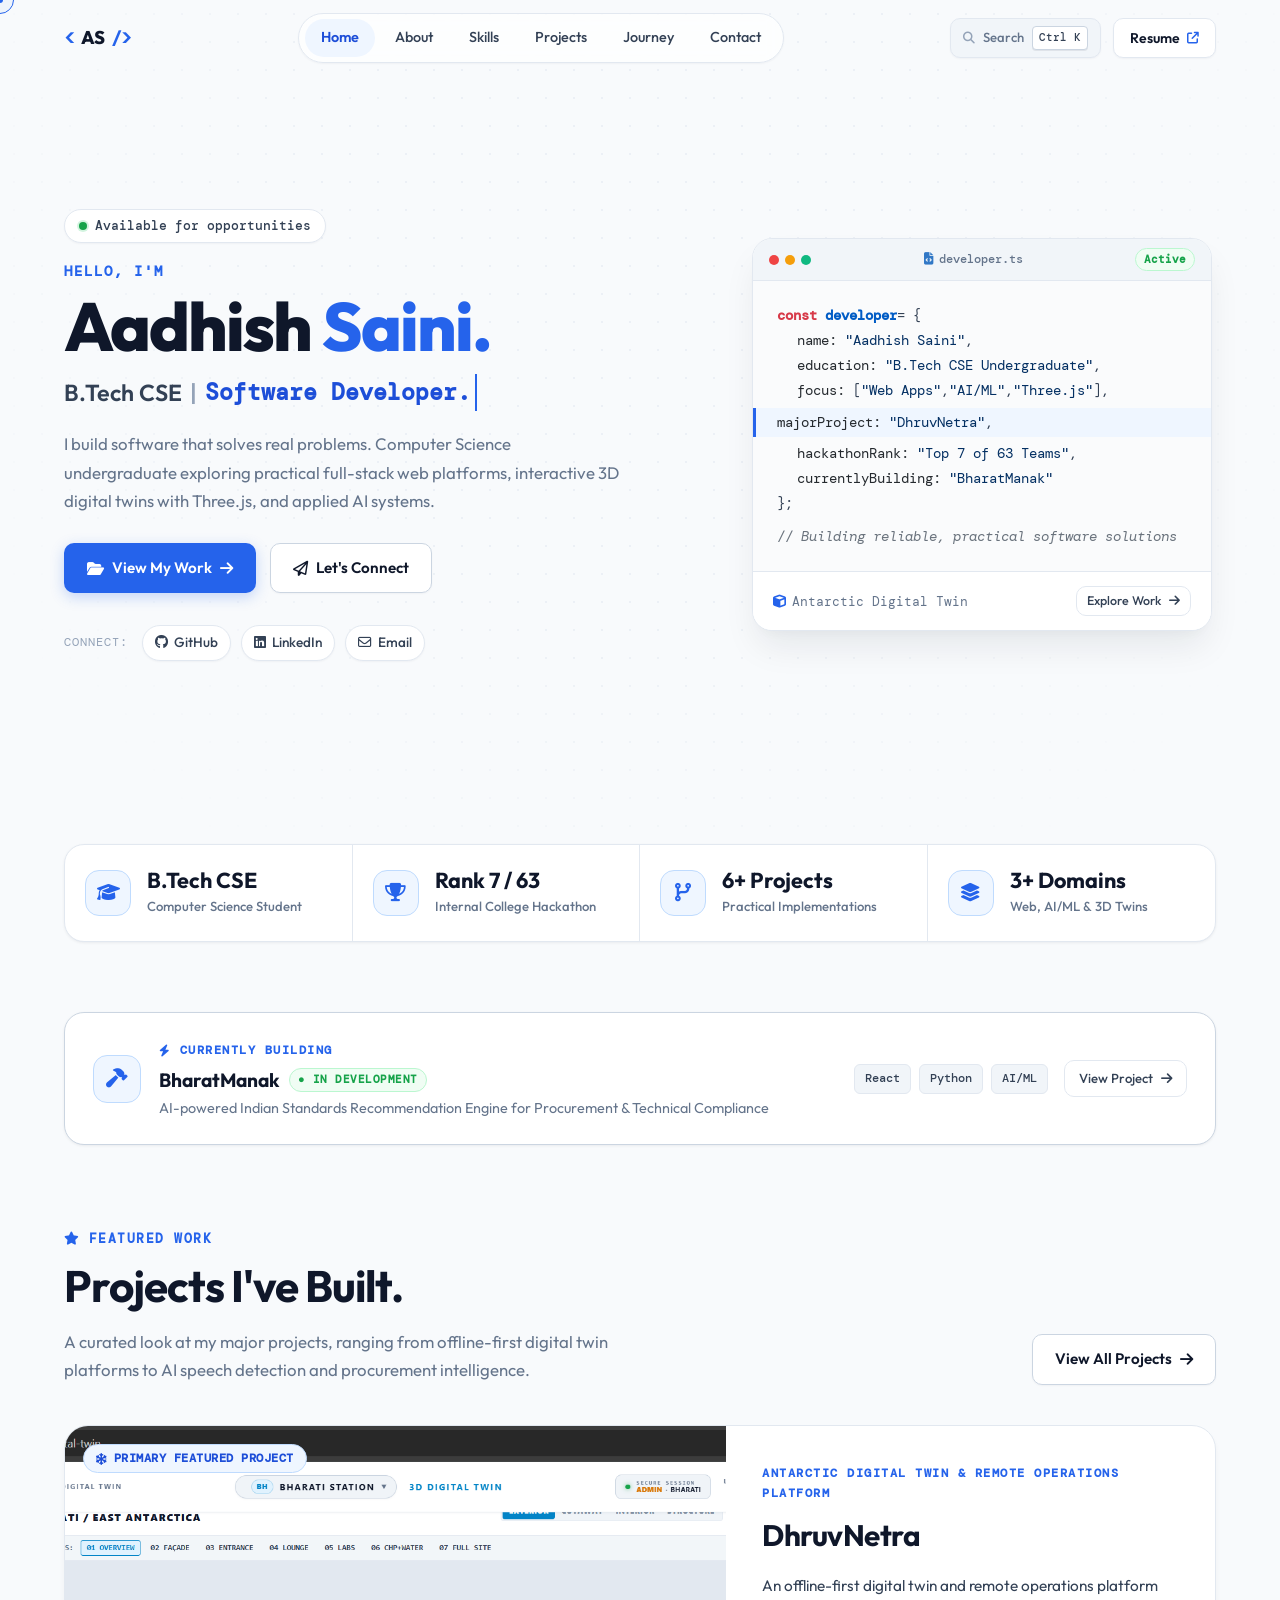
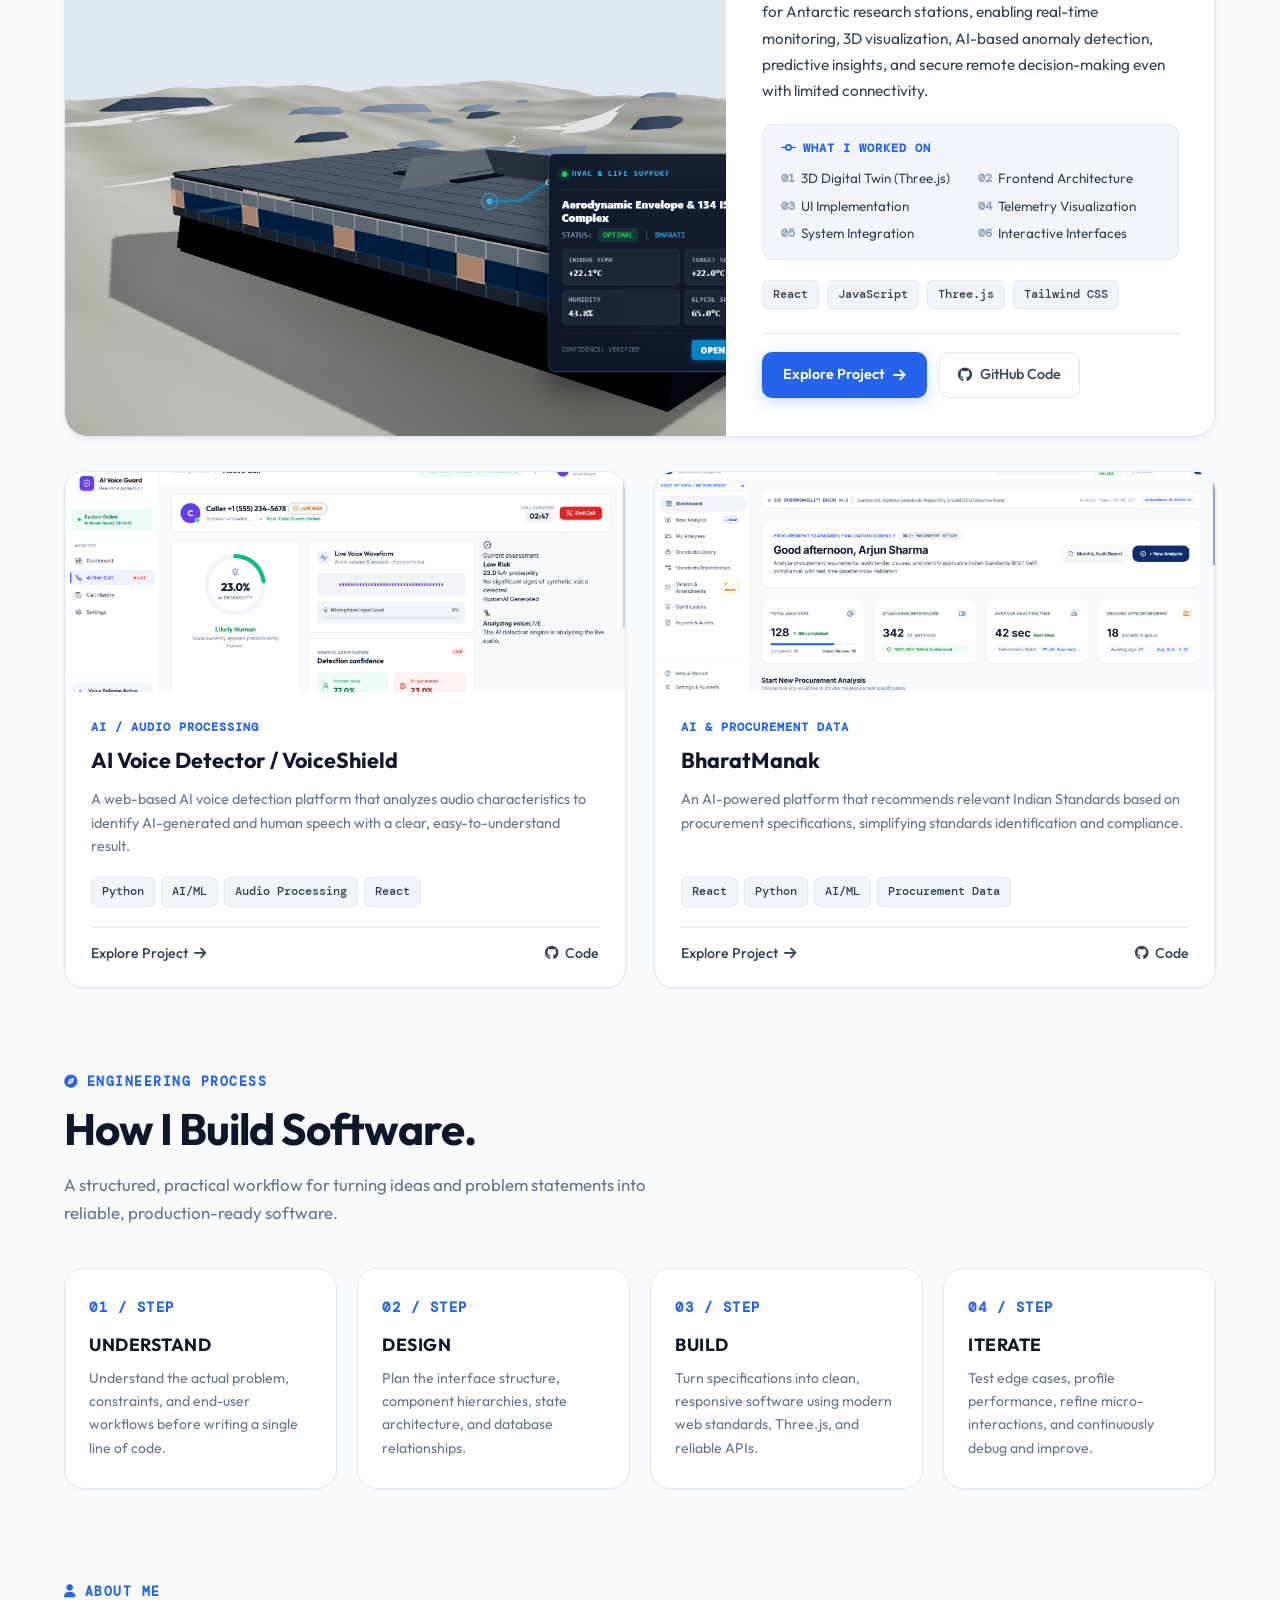
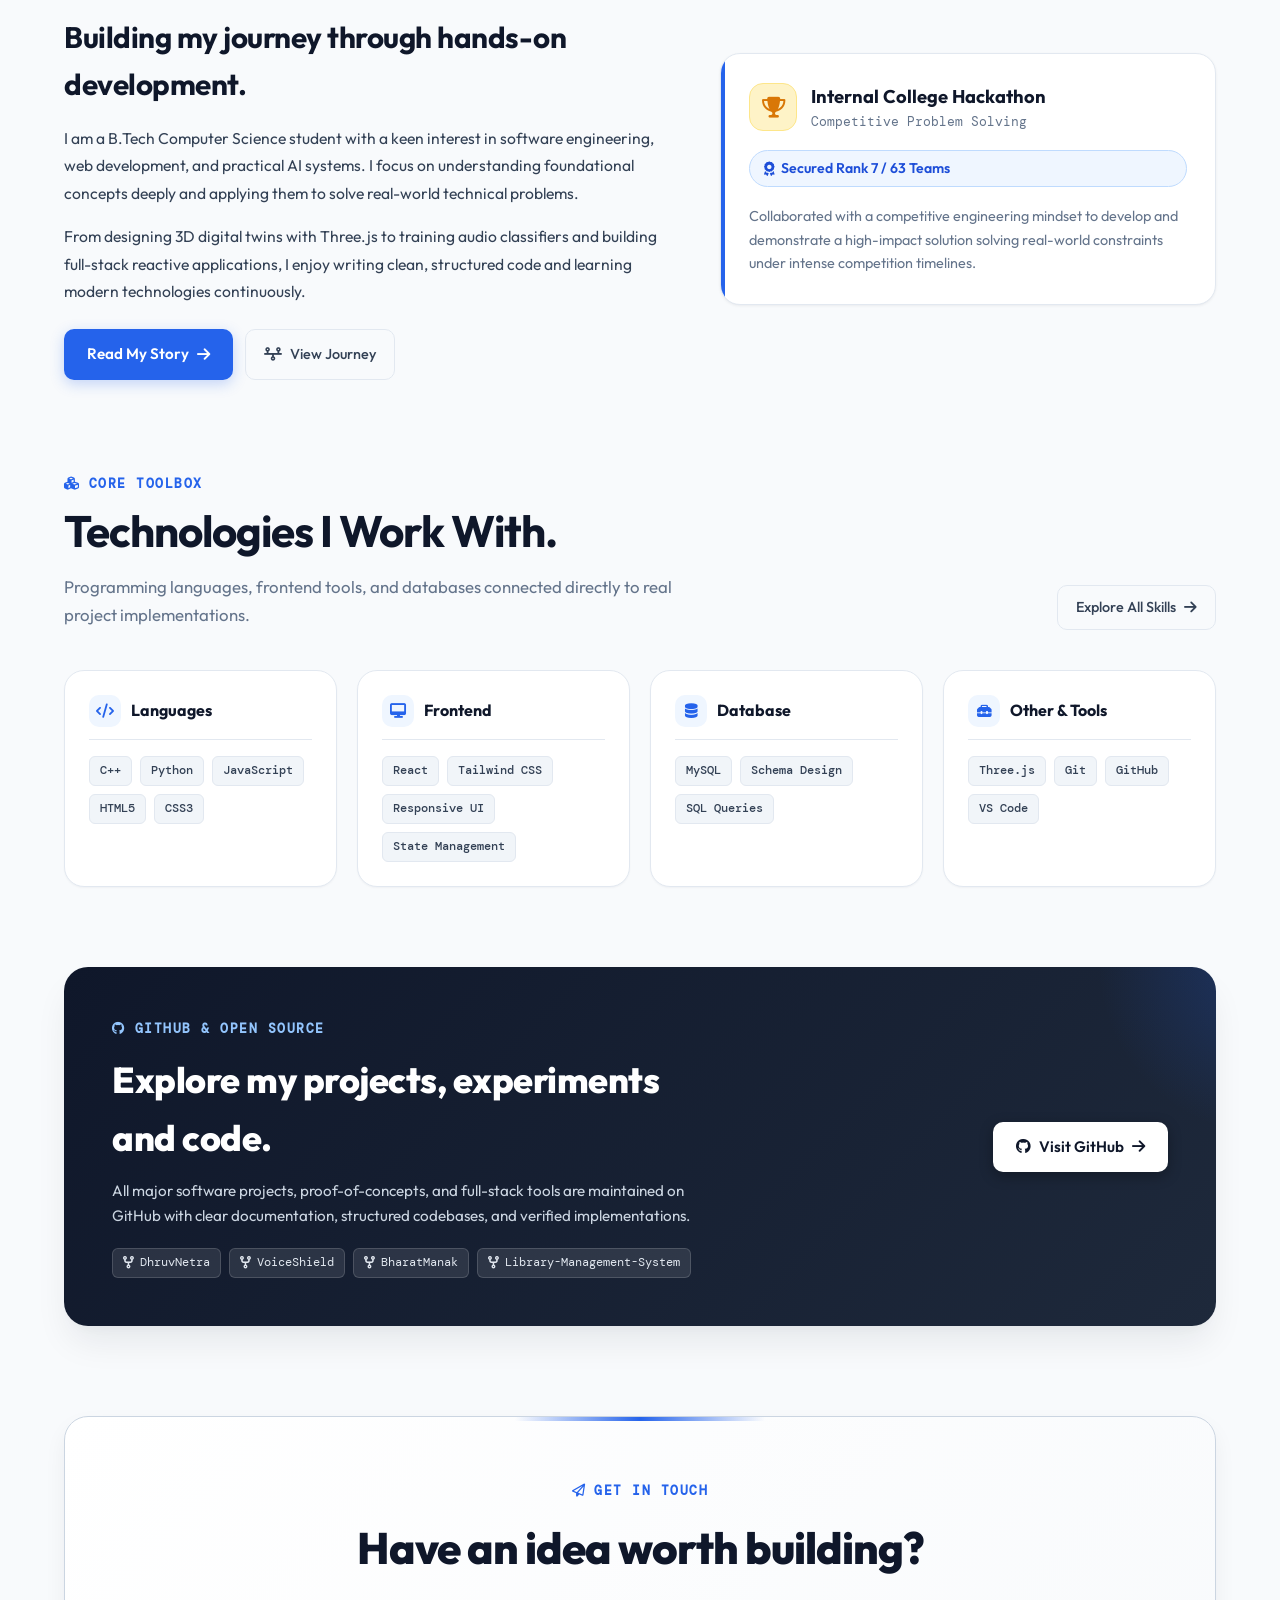
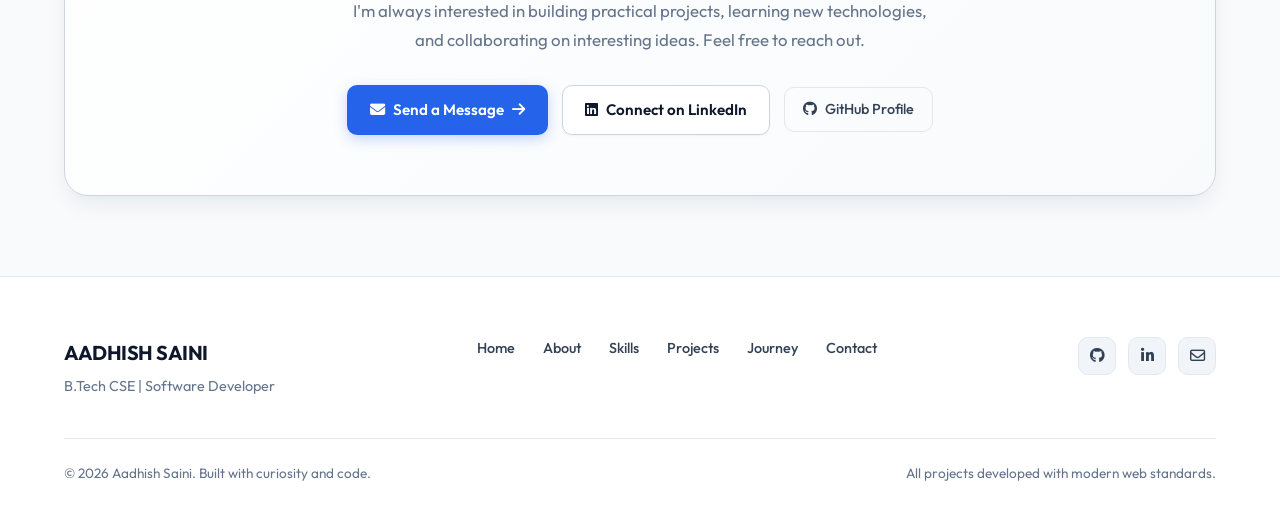
==== commit 560119e3: "addtion of features and fixing css errors" ====
--- a/index.html
+++ b/index.html
@@ -24,6 +24,25 @@
 </head>
 
 <body>
+
+    <!-- Initial Loading Experience -->
+    <div id="portfolio-loader" class="portfolio-loader" aria-hidden="true">
+        <div class="loader-inner">
+            <div class="loader-logo">
+                <span class="loader-tag">&lt;</span>
+                <span class="loader-monogram">AS</span>
+                <span class="loader-tag">/&gt;</span>
+            </div>
+            <div class="loader-info">
+                <div class="loader-name">AADHISH SAINI</div>
+                <div class="loader-role">SOFTWARE DEVELOPER</div>
+            </div>
+            <div class="loader-progress-wrap">
+                <div class="loader-progress-bar" id="loader-progress-bar"></div>
+            </div>
+            <div class="loader-status" id="loader-status">INITIALIZING PORTFOLIO...</div>
+        </div>
+    </div>
 
     <!-- Subtle Background Pattern -->
     <div class="bg-grid-pattern" aria-hidden="true"></div>
@@ -51,6 +70,12 @@
             </ul>
 
             <div class="nav-right">
+                <button class="cmd-trigger-btn" id="cmd-trigger-btn" aria-label="Search and command palette (Ctrl + K)" title="Press Ctrl+K to search">
+                    <i class="fa-solid fa-magnifying-glass"></i>
+                    <span>Search</span>
+                    <kbd class="cmd-trigger-kbd">Ctrl K</kbd>
+                </button>
+
                 <a href="files/Aadhish_resume.pdf" class="resume-btn magnetic" target="_blank" rel="noopener noreferrer">
                     Resume
                     <i class="fa-solid fa-arrow-up-right-from-square"></i>
@@ -89,7 +114,10 @@
         </div>
 
         <div class="mobile-nav-footer">
-            <a href="files/Aadhish_resume.pdf" class="primary-btn" style="width: 100%;" target="_blank">
+            <button class="secondary-btn cmd-trigger-btn" style="width: 100%; margin-bottom: 10px; justify-content: center;">
+                <i class="fa-solid fa-magnifying-glass"></i> Command Palette
+            </button>
+            <a href="files/Aadhish_resume.pdf" class="primary-btn" style="width: 100%;" target="_blank" rel="noopener noreferrer">
                 <i class="fa-solid fa-file-pdf"></i> View Resume
             </a>
         </div>
@@ -119,17 +147,17 @@
                 </div>
 
                 <p class="hero-desc reveal delay-2">
-                    Computer Science undergraduate focused on building practical, user-focused digital products and exploring modern web technologies, AI and interactive experiences.
+                    I build software that solves real problems. Computer Science undergraduate exploring practical full-stack web platforms, interactive 3D digital twins with Three.js, and applied AI systems.
                 </p>
 
                 <div class="hero-actions reveal delay-3">
                     <a href="projects.html" class="primary-btn magnetic">
                         <i class="fa-solid fa-folder-open"></i>
-                        View Projects
+                        View My Work <i class="fa-solid fa-arrow-right"></i>
                     </a>
                     <a href="contact.html" class="secondary-btn magnetic">
                         <i class="fa-regular fa-paper-plane"></i>
-                        Contact Me
+                        Let's Connect
                     </a>
                 </div>
 
@@ -188,7 +216,7 @@
                             <span class="syn-prop">hackathonRank:</span>&nbsp;<span class="syn-string">"Top 7 of 63 Teams"</span>,
                         </div>
                         <div class="code-line code-indent">
-                            <span class="syn-prop">learningContinously:</span>&nbsp;<span class="syn-bool">true</span>
+                            <span class="syn-prop">currentlyBuilding:</span>&nbsp;<span class="syn-string">"BharatManak"</span>
                         </div>
                         <div class="code-line">
                             };
@@ -216,6 +244,36 @@
             <div class="metrics-grid">
                 <div class="metric-item">
                     <div class="metric-icon">
+                        <i class="fa-solid fa-graduation-cap"></i>
+                    </div>
+                    <div class="metric-text">
+                        <h4>B.Tech CSE</h4>
+                        <p>Computer Science Student</p>
+                    </div>
+                </div>
+
+                <div class="metric-item">
+                    <div class="metric-icon">
+                        <i class="fa-solid fa-trophy"></i>
+                    </div>
+                    <div class="metric-text">
+                        <h4>Rank 7 / 63</h4>
+                        <p>Internal College Hackathon</p>
+                    </div>
+                </div>
+
+                <div class="metric-item">
+                    <div class="metric-icon">
+                        <i class="fa-solid fa-code-branch"></i>
+                    </div>
+                    <div class="metric-text">
+                        <h4>6+ Projects</h4>
+                        <p>Practical Implementations</p>
+                    </div>
+                </div>
+
+                <div class="metric-item">
+                    <div class="metric-icon">
                         <i class="fa-solid fa-layer-group"></i>
                     </div>
                     <div class="metric-text">
@@ -223,35 +281,35 @@
                         <p>Web, AI/ML & 3D Twins</p>
                     </div>
                 </div>
-
-                <div class="metric-item">
-                    <div class="metric-icon">
-                        <i class="fa-solid fa-code-branch"></i>
-                    </div>
-                    <div class="metric-text">
-                        <h4>6+ Projects</h4>
-                        <p>Practical Implementations</p>
-                    </div>
-                </div>
-
-                <div class="metric-item">
-                    <div class="metric-icon">
-                        <i class="fa-solid fa-trophy"></i>
-                    </div>
-                    <div class="metric-text">
-                        <h4>Rank 7 / 63</h4>
-                        <p>College Hackathon Winner</p>
-                    </div>
-                </div>
-
-                <div class="metric-item">
-                    <div class="metric-icon">
-                        <i class="fa-solid fa-graduation-cap"></i>
-                    </div>
-                    <div class="metric-text">
-                        <h4>B.Tech CSE</h4>
-                        <p>Computer Science Student</p>
-                    </div>
+            </div>
+        </section>
+
+        <!-- CURRENTLY BUILDING -->
+        <section class="currently-building-section reveal">
+            <div class="currently-building-card">
+                <div class="currently-building-left">
+                    <div class="currently-building-icon">
+                        <i class="fa-solid fa-hammer"></i>
+                    </div>
+                    <div class="currently-building-details">
+                        <span class="section-eyebrow" style="margin-bottom: 4px; font-size: 0.75rem;"><i class="fa-solid fa-bolt"></i> Currently Building</span>
+                        <h4>
+                            BharatManak
+                            <span class="badge badge-green" style="font-size: 0.7rem; padding: 2px 8px;">● In Development</span>
+                        </h4>
+                        <p>AI-powered Indian Standards Recommendation Engine for Procurement & Technical Compliance</p>
+                    </div>
+                </div>
+
+                <div class="currently-building-meta">
+                    <div class="primary-tech-stack" style="margin-bottom: 0;">
+                        <span class="tech-tag">React</span>
+                        <span class="tech-tag">Python</span>
+                        <span class="tech-tag">AI/ML</span>
+                    </div>
+                    <a href="projects.html" class="outline-btn" style="padding: 7px 14px; font-size: 0.82rem;">
+                        View Project <i class="fa-solid fa-arrow-right"></i>
+                    </a>
                 </div>
             </div>
         </section>
@@ -274,14 +332,14 @@
                 <div class="primary-card-img-wrapper">
                     <img src="images/DhruvNetra.png" alt="DhruvNetra Antarctic Digital Twin Platform Screenshot" loading="lazy">
                     <div class="primary-card-badge-overlay">
-                        <span class="badge badge-blue"><i class="fa-solid fa-star"></i> Primary Featured Project</span>
+                        <span class="badge badge-blue"><i class="fa-solid fa-snowflake"></i> Primary Featured Project</span>
                     </div>
                 </div>
 
                 <div class="primary-card-content">
                     <div>
                         <div class="primary-card-header">
-                            <p class="primary-card-category">Antarctic Digital Twin & Remote Operations</p>
+                            <p class="primary-card-category">Antarctic Digital Twin & Remote Operations Platform</p>
                             <h3 class="primary-card-title">DhruvNetra</h3>
                         </div>
 
@@ -289,35 +347,35 @@
                             An offline-first digital twin and remote operations platform for Antarctic research stations, enabling real-time monitoring, 3D visualization, AI-based anomaly detection, predictive insights, and secure remote decision-making even with limited connectivity.
                         </p>
 
-                        <div class="primary-highlights">
-                            <div class="highlight-item">
-                                <i class="fa-solid fa-circle-check"></i>
-                                <span>Offline-first resilience with local synchronization</span>
+                        <!-- What I Worked On / Contributions -->
+                        <div class="contribution-block">
+                            <div class="contribution-title">
+                                <i class="fa-solid fa-code-commit"></i> What I Worked On
                             </div>
-                            <div class="highlight-item">
-                                <i class="fa-solid fa-circle-check"></i>
-                                <span>Interactive 3D research station spatial visualization</span>
-                            </div>
-                            <div class="highlight-item">
-                                <i class="fa-solid fa-circle-check"></i>
-                                <span>AI anomaly detection for environmental & station telemetry</span>
+                            <div class="contribution-list">
+                                <div class="contribution-item"><span class="num">01</span> 3D Digital Twin (Three.js)</div>
+                                <div class="contribution-item"><span class="num">02</span> Frontend Architecture</div>
+                                <div class="contribution-item"><span class="num">03</span> UI Implementation</div>
+                                <div class="contribution-item"><span class="num">04</span> Telemetry Visualization</div>
+                                <div class="contribution-item"><span class="num">05</span> System Integration</div>
+                                <div class="contribution-item"><span class="num">06</span> Interactive Interfaces</div>
                             </div>
                         </div>
 
                         <div class="primary-tech-stack">
                             <span class="tech-tag">React</span>
                             <span class="tech-tag">JavaScript</span>
+                            <span class="tech-tag">Three.js</span>
                             <span class="tech-tag">Tailwind CSS</span>
-                            <span class="tech-tag">Three.js</span>
                         </div>
                     </div>
 
                     <div class="primary-card-links">
-                        <a href="projects.html" class="primary-btn" style="padding: 9px 18px; font-size: 0.88rem;">
-                            <i class="fa-solid fa-circle-info"></i> Project Details
+                        <a href="projects.html" class="primary-btn" style="padding: 10px 20px; font-size: 0.9rem;">
+                            Explore Project <i class="fa-solid fa-arrow-right"></i>
                         </a>
                         <a href="https://github.com/aadhish-saini" class="outline-btn" target="_blank" rel="noopener noreferrer">
-                            <i class="fa-brands fa-github"></i> GitHub
+                            <i class="fa-brands fa-github"></i> GitHub Code
                         </a>
                     </div>
                 </div>
@@ -345,7 +403,7 @@
                         </div>
                         <div class="secondary-card-links">
                             <a href="projects.html">
-                                <span>View Details</span>
+                                <span>Explore Project</span>
                                 <i class="fa-solid fa-arrow-right"></i>
                             </a>
                             <a href="https://github.com/aadhish-saini" target="_blank" rel="noopener noreferrer" aria-label="Source code on GitHub">
@@ -367,14 +425,14 @@
                             An AI-powered platform that recommends relevant Indian Standards based on procurement specifications, simplifying standards identification and compliance.
                         </p>
                         <div class="secondary-tech-stack">
+                            <span class="tech-tag">React</span>
+                            <span class="tech-tag">Python</span>
                             <span class="tech-tag">AI/ML</span>
-                            <span class="tech-tag">React</span>
-                            <span class="tech-tag">JavaScript</span>
                             <span class="tech-tag">Procurement Data</span>
                         </div>
                         <div class="secondary-card-links">
                             <a href="projects.html">
-                                <span>View Details</span>
+                                <span>Explore Project</span>
                                 <i class="fa-solid fa-arrow-right"></i>
                             </a>
                             <a href="https://github.com/aadhish-saini" target="_blank" rel="noopener noreferrer" aria-label="Source code on GitHub">
@@ -384,6 +442,43 @@
                     </div>
                 </article>
 
+            </div>
+        </section>
+
+        <!-- HOW I BUILD SECTION -->
+        <section class="how-i-build-section">
+            <div class="section-header-row reveal">
+                <div>
+                    <span class="section-eyebrow"><i class="fa-solid fa-compass"></i> Engineering Process</span>
+                    <h2 class="section-title">How I Build Software.</h2>
+                    <p class="section-subtitle">A structured, practical workflow for turning ideas and problem statements into reliable, production-ready software.</p>
+                </div>
+            </div>
+
+            <div class="how-i-build-grid">
+                <div class="build-step-card reveal delay-1">
+                    <span class="build-step-num">01 / STEP</span>
+                    <h3 class="build-step-title">Understand</h3>
+                    <p class="build-step-desc">Understand the actual problem, constraints, and end-user workflows before writing a single line of code.</p>
+                </div>
+
+                <div class="build-step-card reveal delay-2">
+                    <span class="build-step-num">02 / STEP</span>
+                    <h3 class="build-step-title">Design</h3>
+                    <p class="build-step-desc">Plan the interface structure, component hierarchies, state architecture, and database relationships.</p>
+                </div>
+
+                <div class="build-step-card reveal delay-3">
+                    <span class="build-step-num">03 / STEP</span>
+                    <h3 class="build-step-title">Build</h3>
+                    <p class="build-step-desc">Turn specifications into clean, responsive software using modern web standards, Three.js, and reliable APIs.</p>
+                </div>
+
+                <div class="build-step-card reveal delay-4">
+                    <span class="build-step-num">04 / STEP</span>
+                    <h3 class="build-step-title">Iterate</h3>
+                    <p class="build-step-desc">Test edge cases, profile performance, refine micro-interactions, and continuously debug and improve.</p>
+                </div>
             </div>
         </section>
 
@@ -415,13 +510,13 @@
                         <i class="fa-solid fa-trophy"></i>
                     </div>
                     <div class="achievement-title-area">
-                        <h4>Internal College Hackathon Winner</h4>
-                        <p>Competitive Coding & Innovation</p>
+                        <h4>Internal College Hackathon</h4>
+                        <p>Competitive Problem Solving</p>
                     </div>
                 </div>
 
                 <div class="achievement-badge">
-                    <i class="fa-solid fa-award"></i> Secured Rank 7 among 63 teams
+                    <i class="fa-solid fa-award"></i> Secured Rank 7 / 63 Teams
                 </div>
 
                 <p class="achievement-desc">
@@ -436,7 +531,7 @@
                 <div>
                     <span class="section-eyebrow"><i class="fa-solid fa-cubes"></i> Core Toolbox</span>
                     <h2 class="section-title">Technologies I Work With.</h2>
-                    <p class="section-subtitle">A straightforward overview of the programming languages, frontend tools, and databases I actively use in my projects.</p>
+                    <p class="section-subtitle">Programming languages, frontend tools, and databases connected directly to real project implementations.</p>
                 </div>
                 <a href="skills.html" class="outline-btn">
                     Explore All Skills <i class="fa-solid fa-arrow-right"></i>
@@ -451,11 +546,11 @@
                         <h4 class="category-title">Languages</h4>
                     </div>
                     <div class="category-chips">
-                        <span class="tech-tag">C++</span>
-                        <span class="tech-tag">Python</span>
-                        <span class="tech-tag">JavaScript</span>
-                        <span class="tech-tag">HTML</span>
-                        <span class="tech-tag">CSS</span>
+                        <span class="tech-tag" title="Used in DSA & Problem Solving">C++</span>
+                        <span class="tech-tag" title="Used in VoiceShield & AI">Python</span>
+                        <span class="tech-tag" title="Used in DhruvNetra & Web Apps">JavaScript</span>
+                        <span class="tech-tag" title="Used in Web Structure">HTML5</span>
+                        <span class="tech-tag" title="Used in UI Styling">CSS3</span>
                     </div>
                 </div>
 
@@ -466,10 +561,10 @@
                         <h4 class="category-title">Frontend</h4>
                     </div>
                     <div class="category-chips">
-                        <span class="tech-tag">React</span>
-                        <span class="tech-tag">Tailwind CSS</span>
-                        <span class="tech-tag">HTML5 / CSS3</span>
-                        <span class="tech-tag">Responsive UI</span>
+                        <span class="tech-tag" title="Used in DhruvNetra & BharatManak">React</span>
+                        <span class="tech-tag" title="Used in DhruvNetra UI">Tailwind CSS</span>
+                        <span class="tech-tag" title="Used across all projects">Responsive UI</span>
+                        <span class="tech-tag" title="Component State & Lifecycle">State Management</span>
                     </div>
                 </div>
 
@@ -480,9 +575,9 @@
                         <h4 class="category-title">Database</h4>
                     </div>
                     <div class="category-chips">
-                        <span class="tech-tag">MySQL</span>
-                        <span class="tech-tag">Schema Design</span>
-                        <span class="tech-tag">Relational Data</span>
+                        <span class="tech-tag" title="Used in Library Management System">MySQL</span>
+                        <span class="tech-tag" title="Relational Data Architecture">Schema Design</span>
+                        <span class="tech-tag" title="Data Integrity & CRUD">SQL Queries</span>
                     </div>
                 </div>
 
@@ -493,11 +588,33 @@
                         <h4 class="category-title">Other & Tools</h4>
                     </div>
                     <div class="category-chips">
-                        <span class="tech-tag">Three.js</span>
-                        <span class="tech-tag">Git</span>
-                        <span class="tech-tag">GitHub</span>
-                        <span class="tech-tag">VS Code</span>
-                    </div>
+                        <span class="tech-tag" title="Used in DhruvNetra 3D Twin">Three.js</span>
+                        <span class="tech-tag" title="Version Control">Git</span>
+                        <span class="tech-tag" title="Open Source Repositories">GitHub</span>
+                        <span class="tech-tag" title="Development Environment">VS Code</span>
+                    </div>
+                </div>
+            </div>
+        </section>
+
+        <!-- GITHUB / OPEN SOURCE SPOTLIGHT -->
+        <section class="github-section reveal">
+            <div class="github-spotlight-card">
+                <div class="github-spotlight-content">
+                    <span class="github-spotlight-eyebrow"><i class="fa-brands fa-github"></i> GitHub & Open Source</span>
+                    <h2 class="github-spotlight-title">Explore my projects, experiments and code.</h2>
+                    <p class="github-spotlight-desc">All major software projects, proof-of-concepts, and full-stack tools are maintained on GitHub with clear documentation, structured codebases, and verified implementations.</p>
+                    <div class="github-spotlight-repos">
+                        <span class="github-repo-chip"><i class="fa-solid fa-code-fork"></i> DhruvNetra</span>
+                        <span class="github-repo-chip"><i class="fa-solid fa-code-fork"></i> VoiceShield</span>
+                        <span class="github-repo-chip"><i class="fa-solid fa-code-fork"></i> BharatManak</span>
+                        <span class="github-repo-chip"><i class="fa-solid fa-code-fork"></i> Library-Management-System</span>
+                    </div>
+                </div>
+                <div class="github-spotlight-action">
+                    <a href="https://github.com/aadhish-saini" class="primary-btn magnetic" target="_blank" rel="noopener noreferrer">
+                        <i class="fa-brands fa-github"></i> Visit GitHub <i class="fa-solid fa-arrow-right"></i>
+                    </a>
                 </div>
             </div>
         </section>
@@ -506,13 +623,13 @@
         <section class="cta-banner-section reveal">
             <div class="cta-card">
                 <span class="section-eyebrow"><i class="fa-regular fa-paper-plane"></i> Get In Touch</span>
-                <h2>Let's build something useful.</h2>
+                <h2>Have an idea worth building?</h2>
                 <p>
                     I'm always interested in building practical projects, learning new technologies, and collaborating on interesting ideas. Feel free to reach out.
                 </p>
                 <div class="cta-buttons">
                     <a href="contact.html" class="primary-btn magnetic">
-                        <i class="fa-solid fa-envelope"></i> Send a Message
+                        <i class="fa-solid fa-envelope"></i> Send a Message <i class="fa-solid fa-arrow-right"></i>
                     </a>
                     <a href="https://www.linkedin.com/in/aadhish-saini-797036405/" class="secondary-btn magnetic" target="_blank" rel="noopener noreferrer">
                         <i class="fa-brands fa-linkedin"></i> Connect on LinkedIn
--- a/css/base.css
+++ b/css/base.css
@@ -153,8 +153,8 @@
     max-width: var(--container-width);
     width: 90%;
     margin: 0 auto;
-    padding-top: calc(var(--nav-height) + 40px);
-    padding-bottom: 50px;
+    padding-top: calc(var(--nav-height) + clamp(20px, 4vw, 40px));
+    padding-bottom: clamp(30px, 4vw, 50px);
     border-bottom: 1px solid var(--border-light);
 }
 
@@ -163,12 +163,14 @@
 }
 
 .page-hero-title {
-    font-size: clamp(2.5rem, 5vw, 3.75rem);
+    font-size: clamp(2rem, 5.5vw, 3.75rem);
     font-weight: 800;
     letter-spacing: -1.5px;
     line-height: 1.1;
     color: var(--text-primary);
     margin: 12px 0 16px;
+    overflow-wrap: break-word;
+    word-break: break-word;
 }
 
 .page-hero-title span {
@@ -176,7 +178,7 @@
 }
 
 .page-hero-desc {
-    font-size: 1.1rem;
+    font-size: clamp(0.95rem, 2vw, 1.1rem);
     color: var(--text-muted);
     line-height: 1.7;
 }
@@ -199,7 +201,7 @@
 .cta-banner-section {
     max-width: var(--container-width);
     width: 90%;
-    margin: 90px auto 40px;
+    margin: clamp(50px, 8vw, 90px) auto 40px;
     position: relative;
     box-sizing: border-box;
 }
@@ -208,7 +210,7 @@
     background: linear-gradient(135deg, #ffffff, #f8fafc);
     border: 1px solid var(--border-strong);
     border-radius: var(--radius-2xl);
-    padding: 60px 45px;
+    padding: clamp(32px, 5vw, 60px) clamp(18px, 4vw, 45px);
     text-align: center;
     box-shadow: var(--shadow-lg);
     position: relative;
@@ -229,15 +231,17 @@
 }
 
 .cta-card h2 {
-    font-size: clamp(2rem, 3.5vw, 2.75rem);
+    font-size: clamp(1.75rem, 4vw, 2.75rem);
     font-weight: 800;
     color: var(--text-primary);
     letter-spacing: -1px;
     margin-bottom: 14px;
+    overflow-wrap: break-word;
+    word-break: break-word;
 }
 
 .cta-card p {
-    font-size: 1.05rem;
+    font-size: clamp(0.92rem, 2vw, 1.05rem);
     color: var(--text-muted);
     max-width: 580px;
     margin: 0 auto 30px;
@@ -418,6 +422,52 @@
     gap: 12px;
 }
 
+/* Command Palette Trigger Button */
+.cmd-trigger-btn {
+    display: inline-flex;
+    align-items: center;
+    gap: 8px;
+    font-size: 0.82rem;
+    font-weight: 500;
+    color: var(--text-muted);
+    background-color: var(--bg-surface-muted);
+    padding: 7px 12px;
+    border-radius: var(--radius-md);
+    border: 1px solid var(--border-light);
+    box-shadow: var(--shadow-xs);
+    cursor: pointer;
+    transition: all 0.2s ease;
+    font-family: var(--font-sans);
+}
+
+.cmd-trigger-btn:hover {
+    color: var(--accent);
+    border-color: var(--accent-border);
+    background-color: var(--accent-subtle);
+    transform: translateY(-1px);
+}
+
+.cmd-trigger-btn i {
+    font-size: 0.75rem;
+    color: var(--text-subtle);
+    transition: color 0.2s ease;
+}
+
+.cmd-trigger-btn:hover i {
+    color: var(--accent);
+}
+
+.cmd-trigger-kbd {
+    font-family: var(--font-mono);
+    font-size: 0.68rem;
+    padding: 2px 6px;
+    background-color: var(--bg-white);
+    border: 1px solid var(--border-strong);
+    border-radius: 4px;
+    color: var(--text-secondary);
+    box-shadow: 0 1px 0 rgba(15, 23, 42, 0.08);
+}
+
 .resume-btn {
     display: inline-flex;
     align-items: center;
@@ -444,6 +494,11 @@
 .resume-btn i {
     font-size: 0.75rem;
     color: var(--accent);
+    transition: transform 0.2s ease;
+}
+
+.resume-btn:hover i {
+    transform: translate(2px, -2px);
 }
 
 /* Mobile Menu Button */
@@ -452,10 +507,12 @@
     background: var(--bg-white);
     border: 1px solid var(--border-light);
     color: var(--text-primary);
-    width: 40px;
-    height: 40px;
+    width: 44px;
+    height: 44px;
+    min-width: 44px;
+    min-height: 44px;
     border-radius: var(--radius-md);
-    font-size: 1.1rem;
+    font-size: 1.15rem;
     cursor: pointer;
     align-items: center;
     justify-content: center;
@@ -488,8 +545,8 @@
 .mobile-nav-drawer {
     position: fixed;
     top: 0;
-    right: -320px;
-    width: 300px;
+    right: -340px;
+    width: min(300px, calc(100vw - 32px));
     height: 100%;
     background-color: var(--bg-white);
     z-index: 1002;
@@ -499,6 +556,7 @@
     flex-direction: column;
     justify-content: space-between;
     transition: right 0.35s cubic-bezier(0.16, 1, 0.3, 1);
+    box-sizing: border-box;
 }
 
 .mobile-nav-drawer.is-active {
@@ -516,12 +574,14 @@
 .mobile-close-btn {
     background: var(--bg-surface-muted);
     border: none;
-    width: 36px;
-    height: 36px;
+    width: 44px;
+    height: 44px;
+    min-width: 44px;
+    min-height: 44px;
     border-radius: var(--radius-md);
     display: grid;
     place-items: center;
-    font-size: 1.1rem;
+    font-size: 1.2rem;
     color: var(--text-secondary);
     cursor: pointer;
 }
@@ -648,6 +708,36 @@
     border-color: var(--accent-border);
 }
 
+/* Button & Link Icon Micro-interactions */
+.primary-btn i,
+.secondary-btn i,
+.outline-btn i,
+.project-card-footer a i,
+.secondary-card-links a i,
+.noteworthy-links a i,
+.primary-card-links a i,
+.direct-channel-card .channel-action i {
+    transition: transform 0.25s cubic-bezier(0.16, 1, 0.3, 1);
+}
+
+.primary-btn:hover i.fa-arrow-right,
+.secondary-btn:hover i.fa-arrow-right,
+.outline-btn:hover i.fa-arrow-right,
+.project-card-footer a:hover i.fa-arrow-right,
+.secondary-card-links a:hover i.fa-arrow-right,
+.noteworthy-links a:hover i.fa-arrow-right,
+.primary-card-links a:hover i.fa-arrow-right {
+    transform: translateX(4px);
+}
+
+.primary-btn:hover i.fa-arrow-up-right-from-square,
+.secondary-btn:hover i.fa-arrow-up-right-from-square,
+.outline-btn:hover i.fa-arrow-up-right-from-square,
+.noteworthy-links a:hover i.fa-arrow-up-right-from-square,
+.direct-channel-card:hover .channel-action i.fa-arrow-up-right-from-square {
+    transform: translate(2px, -2px);
+}
+
 /* Tech Badges & Chips */
 .tech-tag {
     display: inline-flex;
@@ -799,6 +889,688 @@
         opacity: 1 !important;
         transform: none !important;
     }
+}
+
+/* ==========================================================================
+   INITIAL LOADING EXPERIENCE
+   ========================================================================== */
+
+.portfolio-loader {
+    position: fixed;
+    inset: 0;
+    width: 100vw;
+    height: 100vh;
+    background-color: var(--bg-main);
+    z-index: 999999;
+    display: flex;
+    align-items: center;
+    justify-content: center;
+    flex-direction: column;
+    transition: opacity 0.4s cubic-bezier(0.16, 1, 0.3, 1), 
+                visibility 0.4s cubic-bezier(0.16, 1, 0.3, 1);
+}
+
+.portfolio-loader.is-loaded {
+    opacity: 0;
+    visibility: hidden;
+    pointer-events: none;
+}
+
+.loader-inner {
+    display: flex;
+    flex-direction: column;
+    align-items: center;
+    text-align: center;
+    max-width: 320px;
+    width: 90%;
+}
+
+.loader-logo {
+    display: flex;
+    align-items: center;
+    gap: 4px;
+    font-size: 1.85rem;
+    font-weight: 800;
+    letter-spacing: -0.5px;
+    color: var(--text-primary);
+    margin-bottom: 16px;
+    animation: loaderLogoIn 0.5s cubic-bezier(0.16, 1, 0.3, 1) forwards;
+}
+
+.loader-tag {
+    font-family: var(--font-mono);
+    color: var(--accent);
+    font-weight: 600;
+    font-size: 1.6rem;
+}
+
+.loader-monogram {
+    font-weight: 800;
+    letter-spacing: -0.5px;
+}
+
+.loader-info {
+    margin-bottom: 22px;
+}
+
+.loader-name {
+    font-size: 0.95rem;
+    font-weight: 700;
+    letter-spacing: 2.5px;
+    text-transform: uppercase;
+    color: var(--text-primary);
+    margin-bottom: 4px;
+    opacity: 0;
+    animation: loaderFadeUp 0.4s cubic-bezier(0.16, 1, 0.3, 1) 0.12s forwards;
+}
+
+.loader-role {
+    font-family: var(--font-mono);
+    font-size: 0.72rem;
+    font-weight: 600;
+    letter-spacing: 1.5px;
+    text-transform: uppercase;
+    color: var(--accent);
+    opacity: 0;
+    animation: loaderFadeUp 0.4s cubic-bezier(0.16, 1, 0.3, 1) 0.22s forwards;
+}
+
+.loader-progress-wrap {
+    width: 140px;
+    height: 3px;
+    background-color: var(--border-light);
+    border-radius: var(--radius-full);
+    overflow: hidden;
+    margin-bottom: 14px;
+    position: relative;
+}
+
+.loader-progress-bar {
+    position: absolute;
+    top: 0;
+    left: 0;
+    height: 100%;
+    width: 0%;
+    background-color: var(--accent);
+    border-radius: var(--radius-full);
+    transition: width 0.3s ease-out;
+}
+
+.loader-status {
+    font-family: var(--font-mono);
+    font-size: 0.68rem;
+    font-weight: 500;
+    letter-spacing: 1px;
+    color: var(--text-subtle);
+    text-transform: uppercase;
+    min-height: 16px;
+}
+
+@keyframes loaderLogoIn {
+    0% {
+        opacity: 0;
+        transform: scale(0.92) translateY(6px);
+    }
+    100% {
+        opacity: 1;
+        transform: scale(1) translateY(0);
+    }
+}
+
+@keyframes loaderFadeUp {
+    0% {
+        opacity: 0;
+        transform: translateY(8px);
+    }
+    100% {
+        opacity: 1;
+        transform: translateY(0);
+    }
+}
+
+/* ==========================================================================
+   COMMAND PALETTE
+   ========================================================================== */
+
+.cmd-palette-backdrop {
+    position: fixed;
+    inset: 0;
+    background-color: rgba(15, 23, 42, 0.45);
+    backdrop-filter: blur(4px);
+    -webkit-backdrop-filter: blur(4px);
+    z-index: 10000;
+    display: flex;
+    align-items: flex-start;
+    justify-content: center;
+    padding-top: clamp(60px, 12vh, 120px);
+    padding-left: 16px;
+    padding-right: 16px;
+    opacity: 0;
+    visibility: hidden;
+    transition: opacity 0.2s cubic-bezier(0.16, 1, 0.3, 1), 
+                visibility 0.2s cubic-bezier(0.16, 1, 0.3, 1);
+}
+
+.cmd-palette-backdrop.is-open {
+    opacity: 1;
+    visibility: visible;
+}
+
+.cmd-palette-modal {
+    background-color: var(--bg-white);
+    border: 1px solid var(--border-strong);
+    border-radius: var(--radius-xl);
+    width: 100%;
+    max-width: 580px;
+    box-shadow: 0 25px 50px -12px rgba(15, 23, 42, 0.25);
+    overflow: hidden;
+    display: flex;
+    flex-direction: column;
+    transform: scale(0.97) translateY(-6px);
+    transition: transform 0.2s cubic-bezier(0.16, 1, 0.3, 1);
+}
+
+.cmd-palette-backdrop.is-open .cmd-palette-modal {
+    transform: scale(1) translateY(0);
+}
+
+.cmd-search-header {
+    display: flex;
+    align-items: center;
+    gap: 12px;
+    padding: 14px 18px;
+    border-bottom: 1px solid var(--border-light);
+    background-color: var(--bg-white);
+}
+
+.cmd-search-icon {
+    color: var(--accent);
+    font-size: 1rem;
+    flex-shrink: 0;
+}
+
+.cmd-search-input {
+    flex: 1;
+    border: none;
+    outline: none;
+    background: transparent;
+    font-size: 1rem;
+    color: var(--text-primary);
+    font-family: var(--font-sans);
+}
+
+.cmd-search-input::placeholder {
+    color: var(--text-subtle);
+}
+
+.cmd-badge {
+    font-family: var(--font-mono);
+    font-size: 0.68rem;
+    font-weight: 600;
+    padding: 2px 7px;
+    background-color: var(--bg-surface-muted);
+    border: 1px solid var(--border-strong);
+    border-radius: 4px;
+    color: var(--text-muted);
+}
+
+.cmd-results {
+    max-height: 330px;
+    overflow-y: auto;
+    padding: 10px;
+    display: flex;
+    flex-direction: column;
+    gap: 2px;
+}
+
+.cmd-group-title {
+    font-family: var(--font-mono);
+    font-size: 0.7rem;
+    font-weight: 700;
+    color: var(--text-subtle);
+    letter-spacing: 1px;
+    text-transform: uppercase;
+    padding: 8px 12px 4px;
+}
+
+.cmd-item {
+    display: flex;
+    align-items: center;
+    justify-content: space-between;
+    padding: 10px 14px;
+    border-radius: var(--radius-md);
+    color: var(--text-secondary);
+    font-size: 0.9rem;
+    font-weight: 500;
+    cursor: pointer;
+    transition: background-color 0.15s ease, color 0.15s ease;
+    text-decoration: none;
+}
+
+.cmd-item-left {
+    display: flex;
+    align-items: center;
+    gap: 12px;
+    min-width: 0;
+}
+
+.cmd-item-left i {
+    width: 18px;
+    color: var(--text-muted);
+    font-size: 0.9rem;
+    text-align: center;
+    flex-shrink: 0;
+}
+
+.cmd-item-text {
+    display: flex;
+    flex-direction: column;
+    min-width: 0;
+}
+
+.cmd-item-label {
+    font-weight: 600;
+    color: var(--text-primary);
+}
+
+.cmd-item-desc {
+    font-size: 0.75rem;
+    color: var(--text-subtle);
+    font-family: var(--font-mono);
+}
+
+.cmd-item:hover,
+.cmd-item.is-selected {
+    background-color: var(--accent-subtle);
+    color: var(--accent-hover);
+}
+
+.cmd-item:hover .cmd-item-left i,
+.cmd-item.is-selected .cmd-item-left i {
+    color: var(--accent);
+}
+
+.cmd-item:hover .cmd-item-label,
+.cmd-item.is-selected .cmd-item-label {
+    color: var(--accent-hover);
+}
+
+.cmd-item-arrow {
+    color: var(--text-subtle);
+    font-size: 0.75rem;
+    opacity: 0;
+    transition: opacity 0.15s ease, transform 0.15s ease;
+    flex-shrink: 0;
+}
+
+.cmd-item:hover .cmd-item-arrow,
+.cmd-item.is-selected .cmd-item-arrow {
+    opacity: 1;
+    transform: translateX(2px);
+    color: var(--accent);
+}
+
+.cmd-no-results {
+    padding: 24px;
+    text-align: center;
+    color: var(--text-muted);
+    font-size: 0.9rem;
+}
+
+.cmd-footer {
+    padding: 10px 18px;
+    background-color: var(--bg-surface-muted);
+    border-top: 1px solid var(--border-light);
+    display: flex;
+    align-items: center;
+    justify-content: space-between;
+    font-size: 0.75rem;
+    color: var(--text-muted);
+}
+
+.cmd-shortcuts {
+    display: flex;
+    gap: 12px;
+}
+
+.cmd-shortcuts kbd {
+    font-family: var(--font-mono);
+    font-size: 0.68rem;
+    padding: 1px 4px;
+    background-color: var(--bg-white);
+    border: 1px solid var(--border-strong);
+    border-radius: 3px;
+    color: var(--text-secondary);
+}
+
+.cmd-hint {
+    font-family: var(--font-mono);
+    font-size: 0.7rem;
+}
+
+/* ==========================================================================
+   REUSABLE PORTFOLIO COMPONENTS
+   ========================================================================== */
+
+/* Currently Building Component */
+.currently-building-section {
+    max-width: var(--container-width);
+    width: 90%;
+    margin: 40px auto 60px;
+}
+
+.currently-building-card {
+    background-color: var(--bg-white);
+    border: 1px solid var(--border-strong);
+    border-radius: var(--radius-xl);
+    padding: 24px 28px;
+    box-shadow: var(--shadow-sm);
+    display: flex;
+    align-items: center;
+    justify-content: space-between;
+    gap: 24px;
+    position: relative;
+    overflow: hidden;
+    transition: transform 0.25s ease, box-shadow 0.25s ease, border-color 0.25s ease;
+}
+
+.currently-building-card:hover {
+    transform: translateY(-2px);
+    box-shadow: var(--shadow-md);
+    border-color: var(--accent);
+}
+
+.currently-building-left {
+    display: flex;
+    align-items: center;
+    gap: 18px;
+    min-width: 0;
+}
+
+.currently-building-icon {
+    width: 48px;
+    height: 48px;
+    min-width: 48px;
+    border-radius: var(--radius-lg);
+    background-color: var(--accent-subtle);
+    border: 1px solid var(--accent-border);
+    color: var(--accent);
+    display: grid;
+    place-items: center;
+    font-size: 1.2rem;
+}
+
+.currently-building-details h4 {
+    font-size: 1.2rem;
+    font-weight: 700;
+    color: var(--text-primary);
+    display: flex;
+    align-items: center;
+    gap: 10px;
+    flex-wrap: wrap;
+}
+
+.currently-building-details p {
+    font-size: 0.9rem;
+    color: var(--text-muted);
+    margin-top: 2px;
+}
+
+.currently-building-meta {
+    display: flex;
+    align-items: center;
+    gap: 16px;
+    flex-shrink: 0;
+    flex-wrap: wrap;
+}
+
+/* How I Build Section */
+.how-i-build-section {
+    max-width: var(--container-width);
+    width: 90%;
+    margin: 80px auto;
+}
+
+.how-i-build-grid {
+    display: grid;
+    grid-template-columns: repeat(4, 1fr);
+    gap: 20px;
+    margin-top: 35px;
+}
+
+.build-step-card {
+    background-color: var(--bg-white);
+    border: 1px solid var(--border-light);
+    border-radius: var(--radius-xl);
+    padding: 28px 24px;
+    box-shadow: var(--shadow-xs);
+    display: flex;
+    flex-direction: column;
+    transition: transform 0.25s ease, box-shadow 0.25s ease, border-color 0.25s ease;
+    position: relative;
+    overflow: hidden;
+}
+
+.build-step-card:hover {
+    transform: translateY(-3px);
+    box-shadow: var(--shadow-md);
+    border-color: var(--accent-border);
+}
+
+.build-step-num {
+    font-family: var(--font-mono);
+    font-size: 0.85rem;
+    font-weight: 700;
+    color: var(--accent);
+    letter-spacing: 1.5px;
+    margin-bottom: 12px;
+}
+
+.build-step-title {
+    font-size: 1.1rem;
+    font-weight: 700;
+    color: var(--text-primary);
+    letter-spacing: 0.5px;
+    text-transform: uppercase;
+    margin-bottom: 8px;
+}
+
+.build-step-desc {
+    font-size: 0.88rem;
+    color: var(--text-muted);
+    line-height: 1.65;
+}
+
+/* My Contribution Block */
+.contribution-block {
+    margin-top: 16px;
+    margin-bottom: 20px;
+    padding: 14px 18px;
+    background-color: var(--bg-surface-muted);
+    border: 1px solid var(--border-light);
+    border-radius: var(--radius-md);
+}
+
+.contribution-title {
+    font-family: var(--font-mono);
+    font-size: 0.75rem;
+    font-weight: 700;
+    color: var(--accent);
+    letter-spacing: 1px;
+    text-transform: uppercase;
+    margin-bottom: 10px;
+    display: flex;
+    align-items: center;
+    gap: 6px;
+}
+
+.contribution-list {
+    display: grid;
+    grid-template-columns: repeat(2, 1fr);
+    gap: 6px 14px;
+}
+
+.contribution-item {
+    font-size: 0.84rem;
+    color: var(--text-secondary);
+    display: flex;
+    align-items: center;
+    gap: 6px;
+}
+
+.contribution-item .num {
+    font-family: var(--font-mono);
+    font-size: 0.75rem;
+    color: var(--text-subtle);
+    font-weight: 600;
+}
+
+/* GitHub Spotlight Section */
+.github-section {
+    max-width: var(--container-width);
+    width: 90%;
+    margin: 80px auto;
+}
+
+.github-spotlight-card {
+    background: linear-gradient(135deg, #0f172a 0%, #1e293b 100%);
+    border-radius: var(--radius-2xl);
+    padding: clamp(32px, 5vw, 48px);
+    color: #ffffff;
+    display: flex;
+    align-items: center;
+    justify-content: space-between;
+    gap: 30px;
+    box-shadow: var(--shadow-xl);
+    position: relative;
+    overflow: hidden;
+}
+
+.github-spotlight-card::after {
+    content: "";
+    position: absolute;
+    top: -50%;
+    right: -20%;
+    width: 350px;
+    height: 350px;
+    background: radial-gradient(circle, rgba(37, 99, 235, 0.25) 0%, transparent 70%);
+    pointer-events: none;
+}
+
+.github-spotlight-content {
+    max-width: 600px;
+    position: relative;
+    z-index: 1;
+}
+
+.github-spotlight-eyebrow {
+    font-family: var(--font-mono);
+    font-size: 0.82rem;
+    font-weight: 600;
+    letter-spacing: 1.5px;
+    text-transform: uppercase;
+    color: #93c5fd;
+    display: inline-flex;
+    align-items: center;
+    gap: 8px;
+    margin-bottom: 12px;
+}
+
+.github-spotlight-title {
+    font-size: clamp(1.6rem, 3.5vw, 2.25rem);
+    font-weight: 800;
+    letter-spacing: -0.5px;
+    color: #ffffff;
+    margin-bottom: 12px;
+}
+
+.github-spotlight-desc {
+    font-size: 0.95rem;
+    color: #cbd5e1;
+    line-height: 1.65;
+    margin-bottom: 20px;
+}
+
+.github-spotlight-repos {
+    display: flex;
+    flex-wrap: wrap;
+    gap: 8px;
+}
+
+.github-repo-chip {
+    display: inline-flex;
+    align-items: center;
+    gap: 6px;
+    font-family: var(--font-mono);
+    font-size: 0.78rem;
+    color: #e2e8f0;
+    background: rgba(255, 255, 255, 0.1);
+    border: 1px solid rgba(255, 255, 255, 0.15);
+    padding: 4px 10px;
+    border-radius: var(--radius-sm);
+}
+
+.github-spotlight-action {
+    position: relative;
+    z-index: 1;
+    flex-shrink: 0;
+}
+
+.github-spotlight-action .primary-btn {
+    background-color: #ffffff;
+    color: #0f172a !important;
+    box-shadow: 0 4px 14px 0 rgba(0, 0, 0, 0.3);
+}
+
+.github-spotlight-action .primary-btn:hover {
+    background-color: #f1f5f9;
+    color: var(--accent) !important;
+}
+
+/* Open To Section */
+.open-to-card {
+    background-color: var(--bg-white);
+    border: 1px solid var(--border-light);
+    border-radius: var(--radius-xl);
+    padding: 24px;
+    box-shadow: var(--shadow-xs);
+}
+
+.open-to-header {
+    font-family: var(--font-mono);
+    font-size: 0.8rem;
+    font-weight: 700;
+    color: var(--accent);
+    letter-spacing: 1.5px;
+    text-transform: uppercase;
+    margin-bottom: 14px;
+    display: flex;
+    align-items: center;
+    gap: 8px;
+}
+
+.open-to-grid {
+    display: grid;
+    grid-template-columns: repeat(2, 1fr);
+    gap: 10px;
+}
+
+.open-to-item {
+    display: flex;
+    align-items: center;
+    gap: 8px;
+    padding: 8px 12px;
+    background-color: var(--bg-surface-muted);
+    border: 1px solid var(--border-light);
+    border-radius: var(--radius-md);
+    font-size: 0.85rem;
+    font-weight: 500;
+    color: var(--text-primary);
+}
+
+.open-to-item i {
+    color: var(--accent);
+    font-size: 0.8rem;
 }
 
 /* ==========================================================================
@@ -902,6 +1674,12 @@
    MEDIA QUERIES
    ========================================================================== */
 
+@media (max-width: 980px) {
+    .how-i-build-grid {
+        grid-template-columns: repeat(2, 1fr);
+    }
+}
+
 @media (max-width: 860px) {
     .nav-links, .resume-btn {
         display: none;
@@ -911,6 +1689,10 @@
         display: flex;
     }
 
+    .cmd-trigger-kbd {
+        display: none;
+    }
+
     .footer-top {
         flex-direction: column;
         gap: 24px;
@@ -919,9 +1701,58 @@
     .footer-bottom {
         flex-direction: column;
         align-items: flex-start;
-    }
-
-    .cta-card {
-        padding: 40px 24px;
-    }
-}
+        gap: 10px;
+    }
+
+    .github-spotlight-card {
+        flex-direction: column;
+        align-items: flex-start;
+    }
+
+    .currently-building-card {
+        flex-direction: column;
+        align-items: flex-start;
+    }
+
+    .contribution-list {
+        grid-template-columns: 1fr;
+    }
+}
+
+@media (max-width: 600px) {
+    .how-i-build-grid {
+        grid-template-columns: 1fr;
+    }
+
+    .open-to-grid {
+        grid-template-columns: 1fr;
+    }
+
+    .cmd-trigger-btn span {
+        display: none;
+    }
+
+    .cmd-trigger-btn {
+        padding: 8px 12px;
+    }
+}
+
+@media (max-width: 520px) {
+    .cta-buttons {
+        flex-direction: column;
+        width: 100%;
+    }
+
+    .cta-buttons a {
+        width: 100%;
+        text-align: center;
+    }
+
+    .footer-nav {
+        gap: 14px 20px;
+    }
+
+    .footer-socials {
+        width: 100%;
+    }
+}
--- a/css/index_style.css
+++ b/css/index_style.css
@@ -35,12 +35,14 @@
 }
 
 .hero-title {
-    font-size: clamp(2.75rem, 5.5vw, 4.25rem);
+    font-size: clamp(2.25rem, 5.5vw, 4.25rem);
     font-weight: 800;
     letter-spacing: -2px;
     line-height: 1.05;
     color: var(--text-primary);
     margin-bottom: 12px;
+    overflow-wrap: break-word;
+    word-break: break-word;
 }
 
 .hero-title span.accent-text {
@@ -49,7 +51,7 @@
 }
 
 .hero-subtitle {
-    font-size: clamp(1.2rem, 2.2vw, 1.45rem);
+    font-size: clamp(1.1rem, 2.2vw, 1.45rem);
     font-weight: 600;
     color: var(--text-secondary);
     display: flex;
@@ -74,7 +76,7 @@
 }
 
 .hero-desc {
-    font-size: 1.05rem;
+    font-size: clamp(0.95rem, 1.8vw, 1.05rem);
     color: var(--text-muted);
     line-height: 1.7;
     max-width: 560px;
@@ -92,7 +94,8 @@
 .hero-socials {
     display: flex;
     align-items: center;
-    gap: 12px;
+    gap: 10px;
+    flex-wrap: wrap;
 }
 
 .hero-socials-label {
@@ -141,6 +144,7 @@
     box-shadow: var(--shadow-xl);
     overflow: hidden;
     transition: transform 0.3s ease, box-shadow 0.3s ease;
+    box-sizing: border-box;
 }
 
 .code-window:hover {
@@ -206,10 +210,13 @@
     line-height: 1.85;
     color: var(--text-secondary);
     background-color: #fafbfc;
+    overflow-x: auto;
 }
 
 .code-line {
     display: flex;
+    flex-wrap: wrap;
+    word-break: break-word;
 }
 
 .code-indent {
@@ -242,6 +249,8 @@
     align-items: center;
     justify-content: space-between;
     font-size: 0.82rem;
+    flex-wrap: wrap;
+    gap: 10px;
 }
 
 .preview-tag {
@@ -413,6 +422,11 @@
     font-weight: 700;
     color: var(--text-primary);
     letter-spacing: -0.5px;
+    transition: transform 0.25s cubic-bezier(0.16, 1, 0.3, 1), color 0.25s ease;
+}
+
+.primary-project-card:hover .primary-card-title {
+    transform: translateX(4px);
 }
 
 .primary-card-desc {
@@ -456,6 +470,7 @@
     gap: 12px;
     padding-top: 18px;
     border-top: 1px solid var(--border-light);
+    flex-wrap: wrap;
 }
 
 /* Secondary Projects Grid */
@@ -473,7 +488,7 @@
     box-shadow: var(--shadow-sm);
     display: flex;
     flex-direction: column;
-    transition: transform 0.3s ease, box-shadow 0.3s ease, border-color 0.3s ease;
+    transition: transform 0.3s cubic-bezier(0.16, 1, 0.3, 1), box-shadow 0.3s ease, border-color 0.3s ease;
 }
 
 .secondary-project-card:hover {
@@ -494,7 +509,7 @@
     height: 100%;
     object-fit: cover;
     object-position: center;
-    transition: transform 0.4s ease;
+    transition: transform 0.4s cubic-bezier(0.16, 1, 0.3, 1);
 }
 
 .secondary-project-card:hover .secondary-card-img-wrapper img {
@@ -523,6 +538,12 @@
     font-weight: 700;
     color: var(--text-primary);
     margin-bottom: 10px;
+    transition: transform 0.25s cubic-bezier(0.16, 1, 0.3, 1), color 0.25s ease;
+}
+
+.secondary-project-card:hover .secondary-card-title {
+    transform: translateX(4px);
+    color: var(--accent-hover);
 }
 
 .secondary-card-desc {
@@ -729,61 +750,7 @@
     gap: 8px;
 }
 
-/* ==========================================================================
-   CALL TO ACTION / CONTACT PREVIEW
-   ========================================================================== */
-
-.cta-banner-section {
-    max-width: var(--container-width);
-    width: 90%;
-    margin: 90px auto 40px;
-}
-
-.cta-card {
-    background: linear-gradient(135deg, #ffffff, #f8fafc);
-    border: 1px solid var(--border-strong);
-    border-radius: var(--radius-2xl);
-    padding: 60px 45px;
-    text-align: center;
-    box-shadow: var(--shadow-lg);
-    position: relative;
-    overflow: hidden;
-}
-
-.cta-card::before {
-    content: "";
-    position: absolute;
-    top: 0;
-    left: 50%;
-    transform: translateX(-50%);
-    width: 250px;
-    height: 4px;
-    background: linear-gradient(90deg, transparent, var(--accent), transparent);
-}
-
-.cta-card h2 {
-    font-size: clamp(2rem, 3.5vw, 2.75rem);
-    font-weight: 800;
-    color: var(--text-primary);
-    letter-spacing: -1px;
-    margin-bottom: 14px;
-}
-
-.cta-card p {
-    font-size: 1.05rem;
-    color: var(--text-muted);
-    max-width: 580px;
-    margin: 0 auto 30px;
-    line-height: 1.7;
-}
-
-.cta-buttons {
-    display: flex;
-    align-items: center;
-    justify-content: center;
-    gap: 14px;
-    flex-wrap: wrap;
-}
+
 
 /* ==========================================================================
    MEDIA QUERIES - HOMEPAGE
@@ -831,6 +798,7 @@
 
     .about-highlight-section {
         grid-template-columns: 1fr;
+        gap: 36px;
     }
 
     .skills-categories-grid {
@@ -840,7 +808,7 @@
 
 @media (max-width: 600px) {
     .hero-title {
-        font-size: 2.35rem;
+        font-size: clamp(2rem, 8vw, 2.45rem);
         letter-spacing: -1px;
     }
 
@@ -855,6 +823,38 @@
         text-align: center;
     }
 
+    .hero-socials {
+        gap: 8px;
+    }
+
+    .hero-socials-label {
+        width: 100%;
+        margin-bottom: 2px;
+    }
+
+    .code-window .window-body {
+        padding: 16px 14px;
+        font-size: clamp(0.74rem, 3.2vw, 0.82rem);
+        line-height: 1.65;
+    }
+
+    .code-window .code-indent {
+        padding-left: 12px;
+    }
+
+    .code-window .syn-highlight {
+        margin: 4px -14px;
+        padding: 2px 14px 2px 11px;
+    }
+
+    .code-window .window-footer-preview {
+        padding: 10px 12px;
+    }
+
+    .code-window .window-header {
+        padding: 0 12px;
+    }
+
     .metrics-grid {
         grid-template-columns: 1fr;
     }
@@ -869,14 +869,60 @@
     }
 
     .primary-card-content {
-        padding: 24px 20px;
+        padding: 24px 18px;
+    }
+
+    .primary-card-links {
+        flex-direction: column;
+        width: 100%;
+    }
+
+    .primary-card-links a {
+        width: 100%;
+        text-align: center;
+        justify-content: center;
+    }
+
+    .primary-card-img-wrapper {
+        min-height: 220px;
+    }
+
+    .secondary-card-img-wrapper {
+        height: 190px;
+    }
+
+    .secondary-card-content {
+        padding: 20px 18px 18px;
+    }
+
+    .secondary-card-links {
+        flex-wrap: wrap;
+        gap: 8px;
+    }
+
+    .about-highlight-text div {
+        flex-direction: column;
+        width: 100%;
+    }
+
+    .about-highlight-text a {
+        width: 100%;
+        text-align: center;
+    }
+
+    .achievement-card {
+        padding: 20px 18px;
     }
 
     .cta-card {
-        padding: 40px 20px;
+        padding: clamp(30px, 6vw, 40px) 18px;
     }
 
     .skills-categories-grid {
         grid-template-columns: 1fr;
     }
+
+    .skill-category-card {
+        padding: 18px 16px;
+    }
 }
